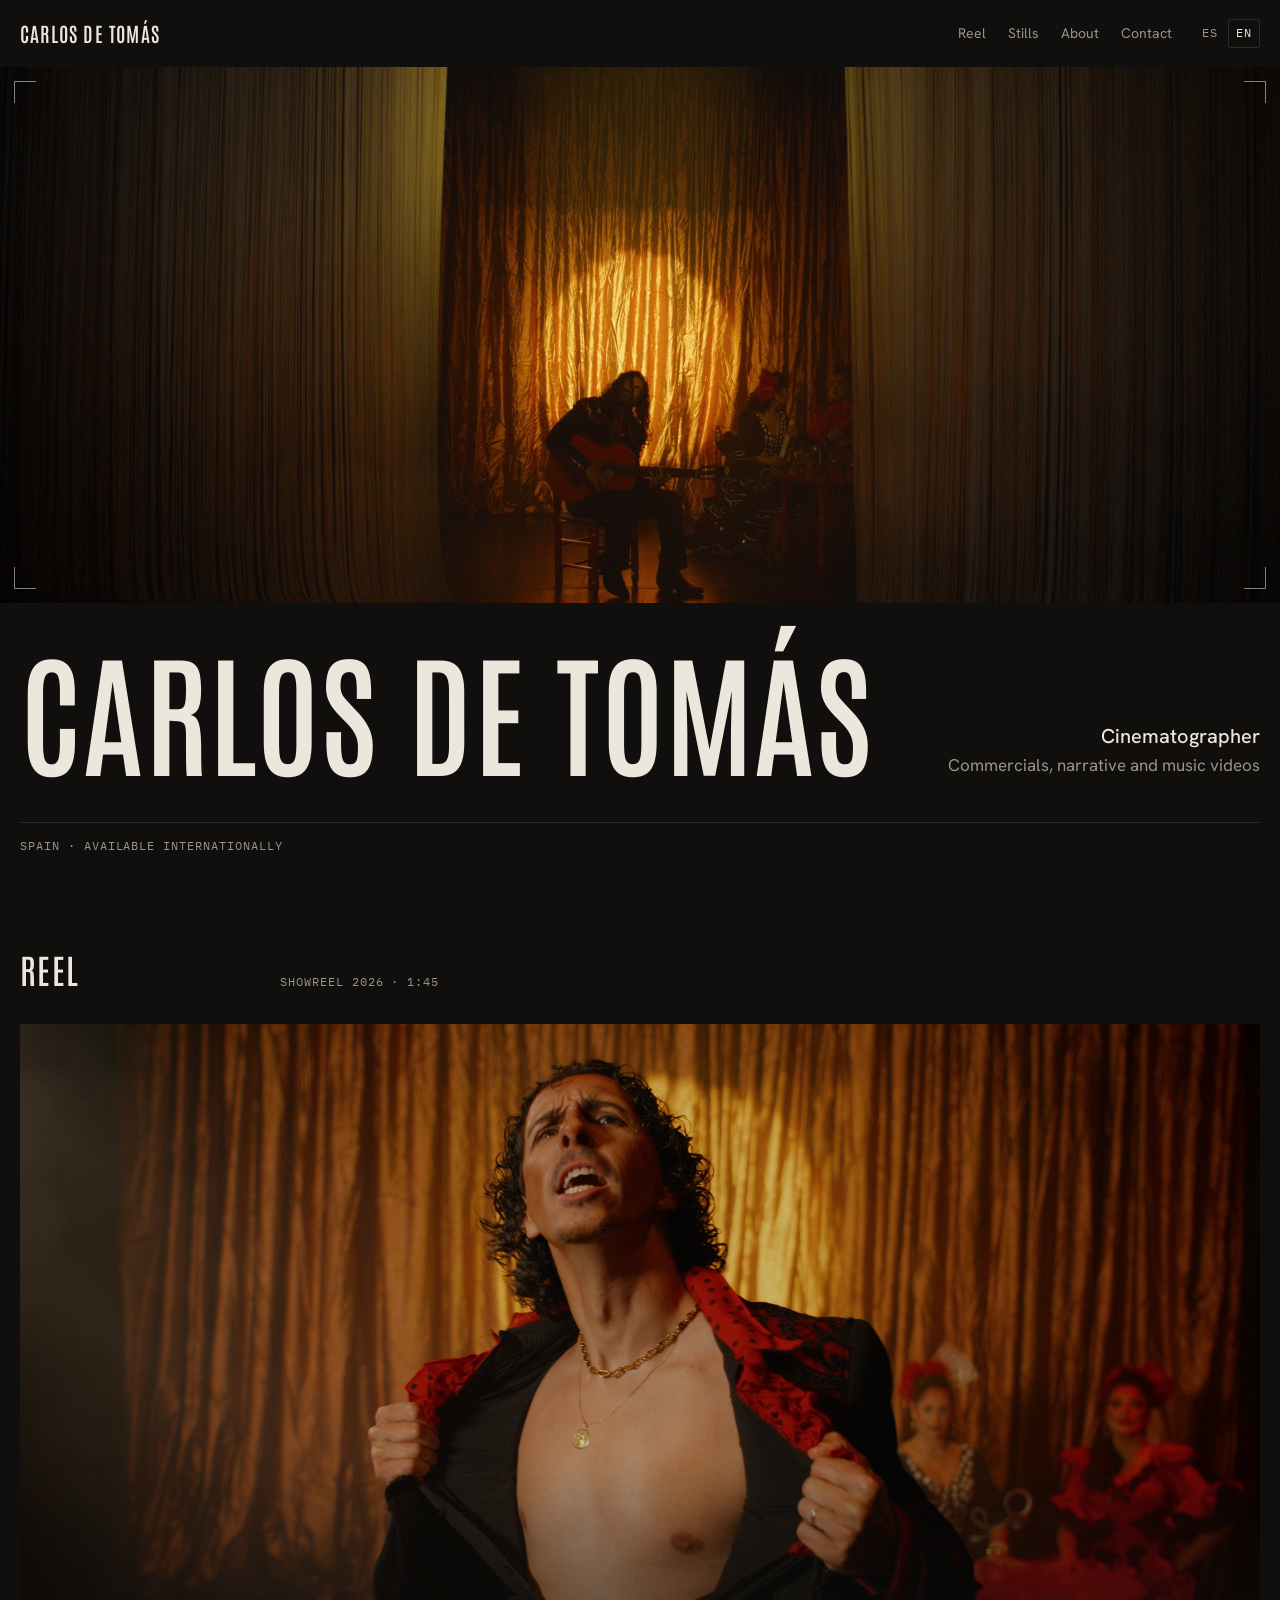
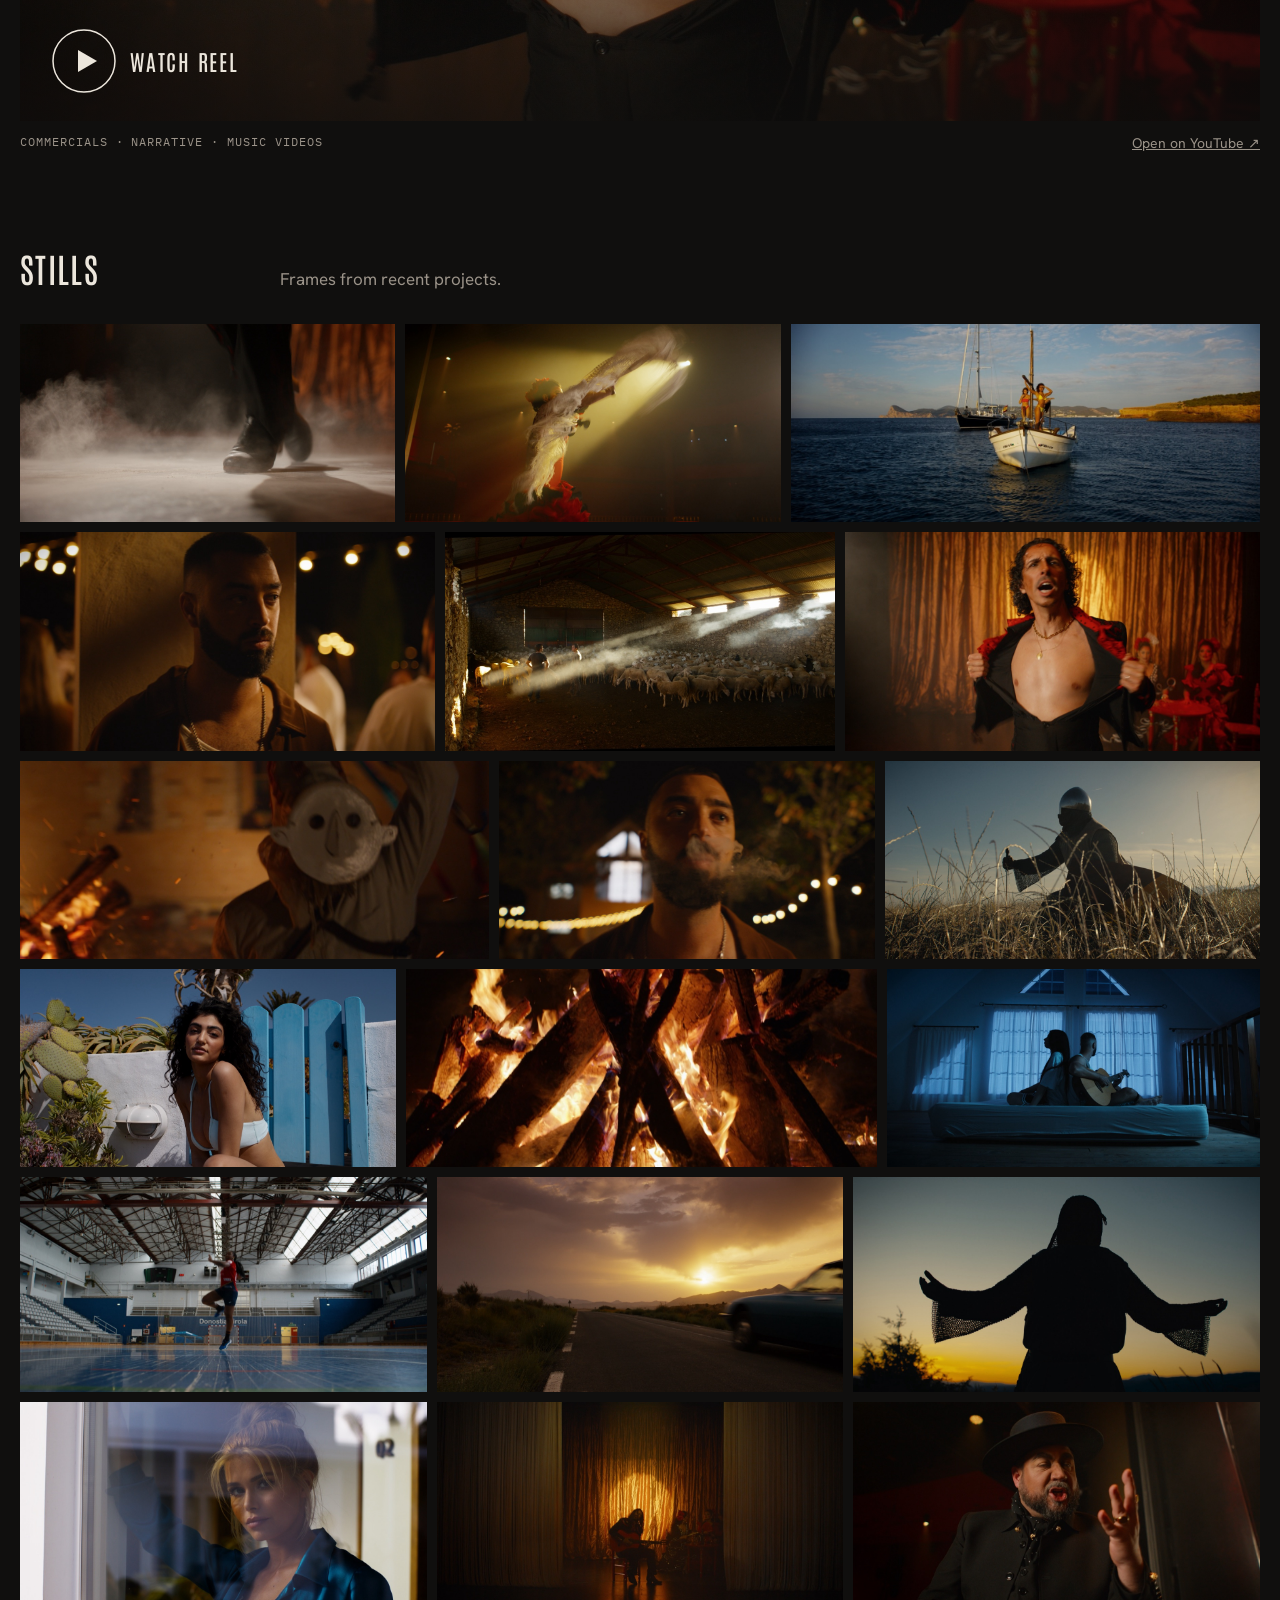
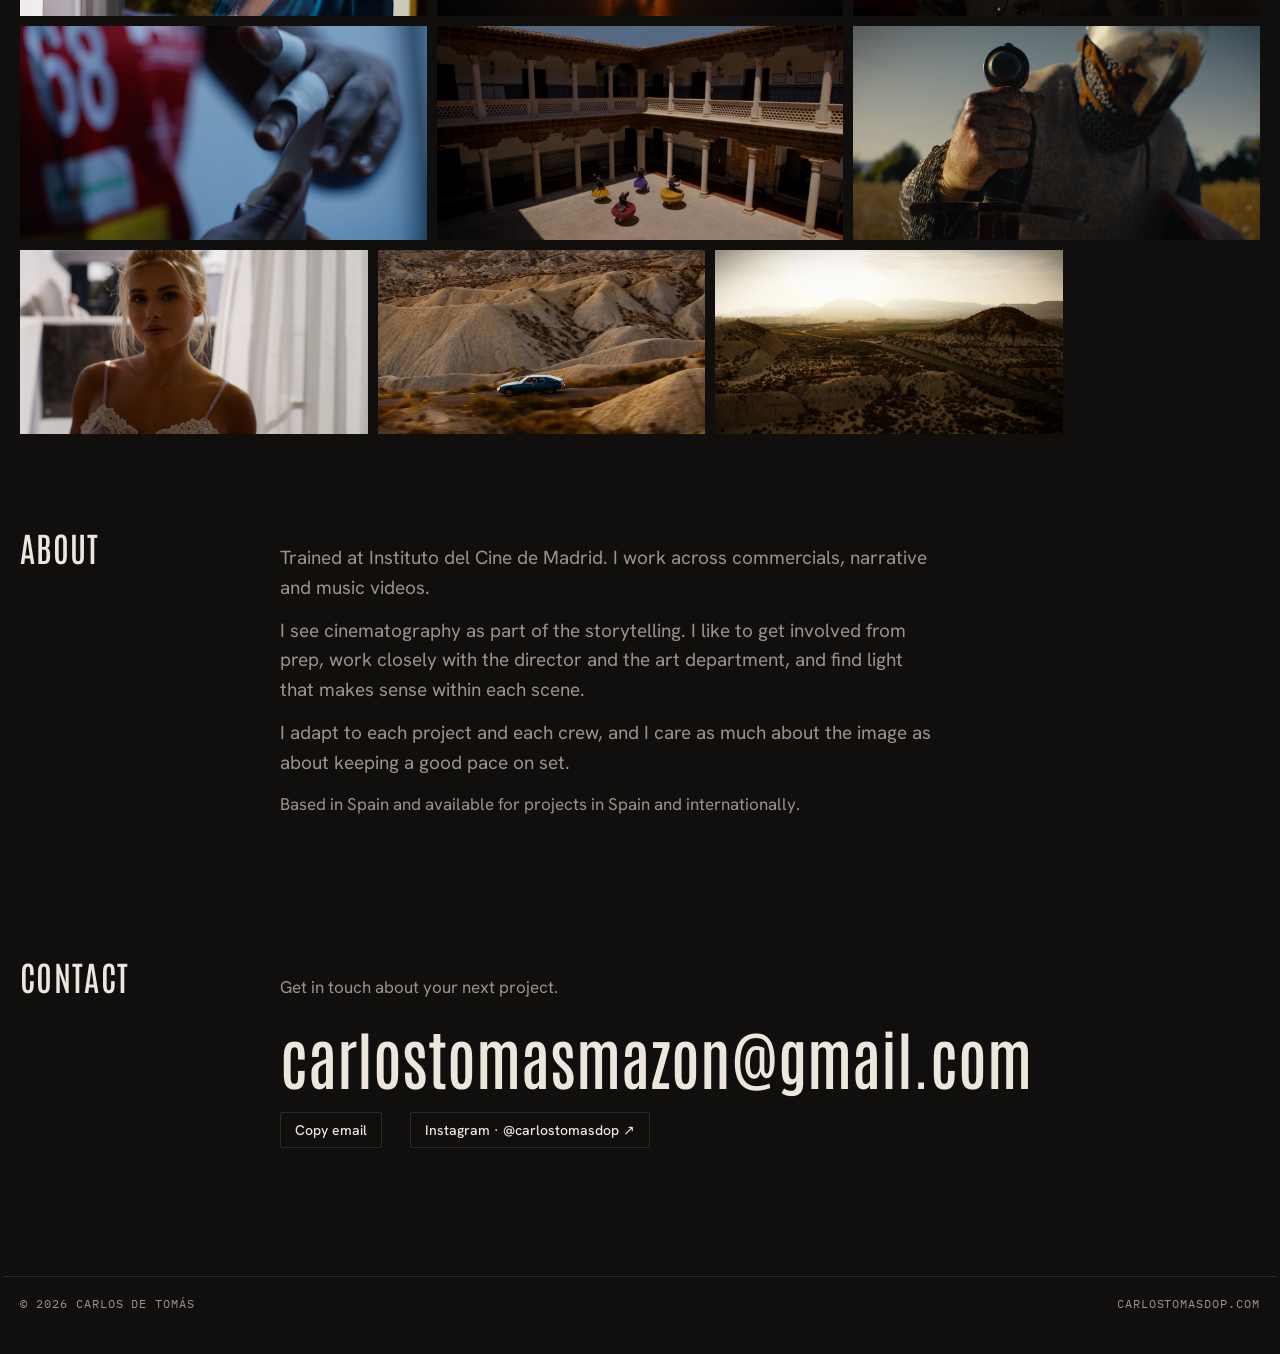
==== index.html @ f230db4e "Add files via upload" ====
<!doctype html>
<html lang="es">
<head>
<meta charset="utf-8">
<meta name="viewport" content="width=device-width, initial-scale=1, viewport-fit=cover">
<title>Carlos de Tomás · Director de fotografía / Cinematographer</title>
<meta name="description" content="Carlos de Tomás, director de fotografía. Publicidad, ficción y videoclip. Cinematographer based in Spain, available internationally.">
<link rel="canonical" href="https://carlostomasdop.com/">
<meta property="og:type" content="website">
<meta property="og:title" content="Carlos de Tomás · Director de fotografía">
<meta property="og:description" content="Publicidad, ficción y videoclip. Cinematographer based in Spain.">
<meta property="og:url" content="https://carlostomasdop.com/">
<meta property="og:image" content="https://carlostomasdop.com/assets/portada.jpg">
<meta name="twitter:card" content="summary_large_image">
<link rel="icon" href="data:image/svg+xml,%3Csvg xmlns='http://www.w3.org/2000/svg' viewBox='0 0 32 32'%3E%3Crect width='32' height='32' fill='%23100f0e'/%3E%3Cpath d='M5 11V5h6M21 5h6v6M27 21v6h-6M11 27H5v-6' fill='none' stroke='%23d9a35b' stroke-width='2'/%3E%3C/svg%3E">
<style>*,*::before,*::after{box-sizing:border-box}body{margin:0}[hidden]{display:none!important}</style>
<link rel="preconnect" href="https://fonts.googleapis.com">
<link rel="preconnect" href="https://fonts.gstatic.com" crossorigin>
<link rel="stylesheet" href="https://fonts.googleapis.com/css2?family=Antonio:wght@500;600&family=Hanken+Grotesk:wght@400;500;600&family=IBM+Plex+Mono:wght@400;500&display=swap">
<style>
/* Layout: a 2.39:1 projection window opens the page; below it, plain sections on a dark screening-room ground, with stills shown at their native aspect ratios. */
:root {
  --bg: #100f0e;
  --surface: #191715;
  --fg: #ece6dc;
  --muted: #9b9389;
  --line: #2c2926;
  --tungsten: #d9a35b;
  --display: "Antonio", "Arial Narrow", "Helvetica Neue", sans-serif;
  --body: "Hanken Grotesk", "Helvetica Neue", Arial, sans-serif;
  --mono: "IBM Plex Mono", ui-monospace, "SF Mono", Menlo, monospace;
  --gutter-l: max(16px, env(safe-area-inset-left, 0px));
  --gutter-r: max(16px, env(safe-area-inset-right, 0px));
  --max: 1240px;
  color-scheme: dark;
}
html { scroll-behavior: smooth; }
body {
  background: var(--bg);
  color: var(--fg);
  font-family: var(--body);
  font-size: 17px;
  line-height: 1.55;
  -webkit-font-smoothing: antialiased;
}
a { color: inherit; }
img, video { max-width: 100%; display: block; }
:focus-visible { outline: 2px solid var(--tungsten); outline-offset: 3px; }

.wrap {
  max-width: var(--max);
  margin-inline: auto;
  padding-left: var(--gutter-l);
  padding-right: var(--gutter-r);
  box-sizing: content-box;
}
.label {
  font-family: var(--mono);
  font-size: 12px;
  letter-spacing: 0.08em;
  text-transform: uppercase;
  color: var(--muted);
}

/* Header */
.top {
  display: flex;
  align-items: center;
  justify-content: space-between;
  gap: 16px;
  padding-block: 18px;
  flex-wrap: wrap;
}
.mark {
  font-family: var(--display);
  font-weight: 600;
  font-size: 20px;
  letter-spacing: 0.06em;
  text-transform: uppercase;
  text-decoration: none;
}
.nav { display: flex; align-items: center; gap: 22px; flex-wrap: wrap; }
.nav a {
  font-size: 14px;
  text-decoration: none;
  color: var(--muted);
}
.nav a:hover { color: var(--fg); }
.lang { display: flex; gap: 2px; font-family: var(--mono); font-size: 12px; }
.lang button {
  background: none;
  border: 1px solid transparent;
  color: var(--muted);
  font: inherit;
  letter-spacing: 0.08em;
  padding: 4px 7px;
  cursor: pointer;
  border-radius: 2px;
}
.lang button[aria-pressed="true"] { color: var(--fg); border-color: var(--line); }

/* Hero: projection window */
.screen {
  position: relative;
  width: 100%;
  aspect-ratio: 2.39 / 1;
  max-height: 78vh;
  background: #000;
  overflow: hidden;
}
.screen video { width: 100%; height: 100%; object-fit: cover; }
.framelines { position: absolute; inset: 14px; pointer-events: none; }
.framelines i {
  position: absolute; width: 22px; height: 22px;
  border-color: rgba(236, 230, 220, 0.55); border-style: solid; border-width: 0;
}
.framelines i:nth-child(1) { top: 0; left: 0; border-top-width: 1px; border-left-width: 1px; }
.framelines i:nth-child(2) { top: 0; right: 0; border-top-width: 1px; border-right-width: 1px; }
.framelines i:nth-child(3) { bottom: 0; left: 0; border-bottom-width: 1px; border-left-width: 1px; }
.framelines i:nth-child(4) { bottom: 0; right: 0; border-bottom-width: 1px; border-right-width: 1px; }
.screen .ratio {
  position: absolute; top: 18px; left: 46px;
  font-family: var(--mono); font-size: 11px; letter-spacing: 0.1em;
  color: rgba(236, 230, 220, 0.7);
}
.hero-meta {
  display: grid;
  grid-template-columns: minmax(0, 1fr) auto;
  align-items: end;
  gap: 24px 48px;
  padding-block: 28px 8px;
}
.name {
  font-family: var(--display);
  font-weight: 600;
  text-transform: uppercase;
  font-size: clamp(54px, 10.5vw, 150px);
  line-height: 1.16;
  letter-spacing: 0.01em;
  margin: 0;
  text-wrap: balance;
}
.role { text-align: right; padding-bottom: 8px; }
.role p { margin: 0; }
.role .title { font-size: 20px; font-weight: 500; }
.role .sub { color: var(--muted); }
.spec {
  display: flex; flex-wrap: wrap; gap: 8px 28px;
  border-top: 1px solid var(--line);
  margin-top: 28px; padding-top: 14px;
}
.spec span b { color: var(--tungsten); font-weight: 500; }

/* Sections */
section.block { padding-block: 96px 0; }
.block-head {
  display: grid;
  grid-template-columns: 220px minmax(0, 1fr);
  gap: 16px 40px;
  align-items: baseline;
  margin-bottom: 32px;
}
.block-head h2 {
  font-family: var(--display);
  font-weight: 500;
  text-transform: uppercase;
  letter-spacing: 0.04em;
  font-size: 34px;
  line-height: 1;
  margin: 0;
}
.block-head p { margin: 0; color: var(--muted); max-width: 60ch; }

/* Reel */
.reel {
  position: relative;
  display: block;
  aspect-ratio: 16 / 9;
  background: #000;
  overflow: hidden;
  text-decoration: none;
}
.reel img { width: 100%; height: 100%; object-fit: cover; opacity: 0.82; transition: opacity 0.3s, transform 0.6s; }
.reel:hover img { opacity: 1; transform: scale(1.015); }
.reel::after {
  content: ""; position: absolute; inset: auto 0 0 0; height: 38%;
  background: linear-gradient(to top, rgba(16, 15, 14, 0.7), rgba(16, 15, 14, 0));
  pointer-events: none;
}
.reel.playing::after { display: none; }
.reel .play {
  position: absolute; left: clamp(16px, 3vw, 32px); bottom: clamp(14px, 2.6vw, 28px); z-index: 1;
  display: flex; align-items: center; gap: 14px;
  font-family: var(--display); font-weight: 500; text-transform: uppercase;
  letter-spacing: 0.08em; font-size: 22px;
}
.reel .play svg { width: 64px; height: 64px; }
.reel iframe { position: absolute; inset: 0; width: 100%; height: 100%; border: 0; }
.reel-foot { display: flex; justify-content: space-between; gap: 16px; flex-wrap: wrap; margin-top: 12px; }
.reel-foot a { color: var(--muted); font-size: 14px; }
.reel-foot a:hover { color: var(--fg); }

/* Stills: justified rows, each frame at its own aspect ratio */
.grid { display: flex; flex-wrap: wrap; gap: 10px; }
.grid::after { content: ""; flex-grow: 1000; }
.still {
  margin: 0;
  flex-grow: calc(var(--r) * 100);
  flex-basis: calc(var(--r) * 165px);
  min-width: 0;
  position: relative;
}
.still button {
  display: block; width: 100%; padding: 0; border: 0; background: var(--surface); cursor: zoom-in;
}
.still img { width: 100%; height: auto; aspect-ratio: var(--r); object-fit: cover; }
.still figcaption {
  position: absolute; left: 8px; bottom: 8px;
  font-family: var(--mono); font-size: 11px; letter-spacing: 0.08em;
  color: var(--fg); background: rgba(16, 15, 14, 0.62);
  padding: 2px 6px; border-radius: 2px; pointer-events: none;
}

/* About + contact */
.about-text { max-width: 62ch; font-size: 19px; }
.about-text p { margin: 0 0 14px; }
.about-text .muted { color: var(--muted); font-size: 17px; }
.contact {
  display: grid; gap: 22px;
}
.email {
  font-family: var(--display); font-weight: 500;
  font-size: clamp(28px, 5.4vw, 64px); line-height: 1.05;
  text-decoration: none; overflow-wrap: anywhere;
}
.email:hover { color: var(--tungsten); }
.contact-row { display: flex; flex-wrap: wrap; gap: 12px 28px; align-items: center; }
.btn {
  font: 500 14px var(--body); color: var(--fg);
  background: none; border: 1px solid var(--line); border-radius: 2px;
  padding: 8px 14px; cursor: pointer; text-decoration: none;
}
.btn:hover { border-color: var(--muted); }
footer { padding-block: 96px 40px; }
footer .wrap { display: flex; justify-content: space-between; gap: 16px; flex-wrap: wrap; border-top: 1px solid var(--line); padding-top: 18px; }

/* Lightbox */
.lightbox {
  position: fixed; inset: 0; z-index: 50;
  background: var(--bg);
  display: grid; grid-template-rows: auto minmax(0, 1fr) auto;
  padding: calc(12px + env(safe-area-inset-top, 0px)) max(16px, env(safe-area-inset-right, 0px)) calc(12px + env(safe-area-inset-bottom, 0px)) max(16px, env(safe-area-inset-left, 0px));
}
.lb-bar { display: flex; justify-content: space-between; align-items: center; gap: 12px; }
.lb-stage { display: flex; align-items: center; justify-content: center; min-height: 0; }
.lb-stage img { max-height: 100%; max-width: 100%; object-fit: contain; }
.lb-nav { display: flex; justify-content: center; gap: 12px; }
.lb-btn {
  background: none; border: 1px solid var(--line); color: var(--fg);
  font: 500 14px var(--body); padding: 8px 14px; border-radius: 2px; cursor: pointer;
}

@media (max-width: 760px) {
  body { font-size: 16px; }
  .nav { gap: 14px; }
  .nav a { font-size: 13px; }
  .hero-meta { grid-template-columns: minmax(0, 1fr); }
  .role { text-align: left; padding-bottom: 0; }
  .block-head { grid-template-columns: minmax(0, 1fr); }
  section.block { padding-block: 64px 0; }
  .screen .ratio { left: 40px; top: 16px; }
  .framelines { inset: 10px; }
  .reel .play svg { width: 48px; height: 48px; }
  .reel .play { font-size: 18px; }
}
@media (prefers-reduced-motion: reduce) {
  html { scroll-behavior: auto; }
  .reel img { transition: none; }
}
</style>
</head>
<body>
<header class="wrap top">
  <a class="mark" href="#inicio">Carlos de Tomás</a>
  <nav class="nav" aria-label="Secciones">
    <a href="#reel" data-es="Reel" data-en="Reel">Reel</a>
    <a href="#fotogramas" data-es="Fotogramas" data-en="Stills">Fotogramas</a>
    <a href="#sobre-mi" data-es="Sobre mí" data-en="About">Sobre mí</a>
    <a href="#contacto" data-es="Contacto" data-en="Contact">Contacto</a>
    <div class="lang" role="group" aria-label="Idioma / Language">
      <button type="button" id="lang-es" data-lang="es" aria-pressed="true">ES</button>
      <button type="button" id="lang-en" data-lang="en" aria-pressed="false">EN</button>
    </div>
  </nav>
</header>

<main id="inicio">
  <section class="hero" aria-label="Carlos de Tomás">
    <div class="screen">
      <video id="loop" src="assets/portada.mp4" poster="assets/portada.jpg" autoplay muted loop playsinline preload="auto" aria-hidden="true"></video>
      <div class="framelines" aria-hidden="true"><i></i><i></i><i></i><i></i></div>
    </div>
    <div class="wrap">
      <div class="hero-meta">
        <h1 class="name">Carlos de Tomás</h1>
        <div class="role">
          <p class="title" data-es="Director de fotografía" data-en="Cinematographer">Director de fotografía</p>
          <p class="sub" data-es="Publicidad, ficción y videoclip" data-en="Commercials, narrative and music videos">Publicidad, ficción y videoclip</p>
        </div>
      </div>
      <div class="spec label">
        <span data-es="España · disponible internacionalmente" data-en="Spain · available internationally">España · disponible internacionalmente</span>
      </div>
    </div>
  </section>

  <section class="block" id="reel">
    <div class="wrap">
      <div class="block-head">
        <h2>Reel</h2>
        <p class="label">Showreel 2026 · 1:45</p>
      </div>
      <a class="reel" id="reel-player" href="https://www.youtube.com/watch?v=Uw_nsOB_RGY" target="_blank" rel="noopener">
        <img src="assets/f2109-1200.jpg" srcset="assets/f2109-1200.jpg 1200w, assets/f2109.jpg 2400w" sizes="(max-width: 1272px) 100vw, 1240px" alt="" width="2400" height="1265">
        <span class="play">
          <svg viewBox="0 0 64 64" aria-hidden="true"><circle cx="32" cy="32" r="31" fill="none" stroke="currentColor" stroke-width="1.5"/><path d="M26 21 L45 32 L26 43 Z" fill="currentColor"/></svg>
          <span data-es="Ver reel" data-en="Watch reel">Ver reel</span>
        </span>
      </a>
      <div class="reel-foot">
        <span class="label" data-es="Publicidad · Ficción · Videoclip" data-en="Commercials · Narrative · Music videos">Publicidad · Ficción · Videoclip</span>
        <a href="https://www.youtube.com/watch?v=Uw_nsOB_RGY" target="_blank" rel="noopener" data-es="Abrir en YouTube ↗" data-en="Open on YouTube ↗">Abrir en YouTube ↗</a>
      </div>
    </div>
  </section>

  <section class="block" id="fotogramas">
    <div class="wrap">
      <div class="block-head">
        <h2 data-es="Fotogramas" data-en="Stills">Fotogramas</h2>
        <p data-es="Fotogramas de proyectos recientes." data-en="Frames from recent projects.">Fotogramas de proyectos recientes.</p>
      </div>
      <div class="grid" id="grid">
        <figure class="still" style="--r:1.897" data-full="assets/f2148.jpg">
          <button type="button"><img src="assets/f2148-1200.jpg" srcset="assets/f2148-1200.jpg 1200w, assets/f2148.jpg 2400w" sizes="(max-width: 760px) 100vw, 50vw" width="2400" height="1265" loading="lazy" decoding="async" alt="Pies de bailaora levantando polvo" data-alt-es="Pies de bailaora levantando polvo" data-alt-en="Flamenco dancer&#x27;s feet kicking up dust"></button>
        </figure>
        <figure class="still" style="--r:1.897" data-full="assets/f2184.jpg">
          <button type="button"><img src="assets/f2184-1200.jpg" srcset="assets/f2184-1200.jpg 1200w, assets/f2184.jpg 2400w" sizes="(max-width: 760px) 100vw, 50vw" width="2400" height="1265" loading="lazy" decoding="async" alt="Bailaora a contraluz con el mantón al vuelo" data-alt-es="Bailaora a contraluz con el mantón al vuelo" data-alt-en="Flamenco dancer backlit, shawl in mid-air"></button>
        </figure>
        <figure class="still" style="--r:2.372" data-full="assets/f1170.jpg">
          <button type="button"><img src="assets/f1170-1200.jpg" srcset="assets/f1170-1200.jpg 1200w, assets/f1170.jpg 2400w" sizes="(max-width: 760px) 100vw, 50vw" width="2400" height="1012" loading="lazy" decoding="async" alt="Velero en la bahía con luz de tarde" data-alt-es="Velero en la bahía con luz de tarde" data-alt-en="Sailboat in the bay in late afternoon light"></button>
        </figure>
        <figure class="still" style="--r:1.897" data-full="assets/f0345.jpg">
          <button type="button"><img src="assets/f0345-1200.jpg" srcset="assets/f0345-1200.jpg 1200w, assets/f0345.jpg 2400w" sizes="(max-width: 760px) 100vw, 50vw" width="2400" height="1265" loading="lazy" decoding="async" alt="Retrato nocturno con luces de fiesta al fondo" data-alt-es="Retrato nocturno con luces de fiesta al fondo" data-alt-en="Night portrait with party lights in the background"></button>
        </figure>
        <figure class="still" style="--r:1.778" data-full="assets/f0627.jpg">
          <button type="button"><img src="assets/f0627-1200.jpg" srcset="assets/f0627-1200.jpg 1200w, assets/f0627.jpg 2400w" sizes="(max-width: 760px) 100vw, 50vw" width="2400" height="1350" loading="lazy" decoding="async" alt="Rayos de luz en un establo con ovejas" data-alt-es="Rayos de luz en un establo con ovejas" data-alt-en="Shafts of light in a sheep barn"></button>
        </figure>
        <figure class="still" style="--r:1.897" data-full="assets/f2100.jpg">
          <button type="button"><img src="assets/f2100-1200.jpg" srcset="assets/f2100-1200.jpg 1200w, assets/f2100.jpg 2400w" sizes="(max-width: 760px) 100vw, 50vw" width="2400" height="1265" loading="lazy" decoding="async" alt="Cantante abriéndose la camisa en un cabaret" data-alt-es="Cantante abriéndose la camisa en un cabaret" data-alt-en="Cabaret singer tearing open his shirt"></button>
        </figure>
        <figure class="still" style="--r:2.372" data-full="assets/f1712.jpg">
          <button type="button"><img src="assets/f1712-1200.jpg" srcset="assets/f1712-1200.jpg 1200w, assets/f1712.jpg 2400w" sizes="(max-width: 760px) 100vw, 50vw" width="2400" height="1012" loading="lazy" decoding="async" alt="Figura con máscara junto a una hoguera" data-alt-es="Figura con máscara junto a una hoguera" data-alt-en="Masked figure beside a bonfire"></button>
        </figure>
        <figure class="still" style="--r:1.897" data-full="assets/f0424.jpg">
          <button type="button"><img src="assets/f0424-1200.jpg" srcset="assets/f0424-1200.jpg 1200w, assets/f0424.jpg 2400w" sizes="(max-width: 760px) 100vw, 50vw" width="2400" height="1265" loading="lazy" decoding="async" alt="Hombre exhalando humo bajo luces de feria" data-alt-es="Hombre exhalando humo bajo luces de feria" data-alt-en="Man exhaling smoke under string lights"></button>
        </figure>
        <figure class="still" style="--r:1.897" data-full="assets/f1850.jpg">
          <button type="button"><img src="assets/f1850-1200.jpg" srcset="assets/f1850-1200.jpg 1200w, assets/f1850.jpg 2400w" sizes="(max-width: 760px) 100vw, 50vw" width="2400" height="1265" loading="lazy" decoding="async" alt="Caballero en un campo de hierba alta" data-alt-es="Caballero en un campo de hierba alta" data-alt-en="Knight in a field of tall grass"></button>
        </figure>
        <figure class="still" style="--r:1.897" data-full="assets/f1325.jpg">
          <button type="button"><img src="assets/f1325-1200.jpg" srcset="assets/f1325-1200.jpg 1200w, assets/f1325.jpg 2400w" sizes="(max-width: 760px) 100vw, 50vw" width="2400" height="1265" loading="lazy" decoding="async" alt="Mujer junto a una verja azul entre cactus" data-alt-es="Mujer junto a una verja azul entre cactus" data-alt-en="Woman by a blue gate among cacti"></button>
        </figure>
        <figure class="still" style="--r:2.372" data-full="assets/f1655.jpg">
          <button type="button"><img src="assets/f1655-1200.jpg" srcset="assets/f1655-1200.jpg 1200w, assets/f1655.jpg 2400w" sizes="(max-width: 760px) 100vw, 50vw" width="2400" height="1012" loading="lazy" decoding="async" alt="Primer plano de una hoguera" data-alt-es="Primer plano de una hoguera" data-alt-en="Close-up of a bonfire"></button>
        </figure>
        <figure class="still" style="--r:1.879" data-full="assets/f0400.jpg">
          <button type="button"><img src="assets/f0400-1200.jpg" srcset="assets/f0400-1200.jpg 1200w, assets/f0400.jpg 2400w" sizes="(max-width: 760px) 100vw, 50vw" width="2400" height="1277" loading="lazy" decoding="async" alt="Pareja en una buhardilla con luz de luna" data-alt-es="Pareja en una buhardilla con luz de luna" data-alt-en="Couple in an attic room in moonlight"></button>
        </figure>
        <figure class="still" style="--r:1.897" data-full="assets/f1995.jpg">
          <button type="button"><img src="assets/f1995-1200.jpg" srcset="assets/f1995-1200.jpg 1200w, assets/f1995.jpg 2400w" sizes="(max-width: 760px) 100vw, 50vw" width="2400" height="1265" loading="lazy" decoding="async" alt="Jugadora saltando en un pabellón" data-alt-es="Jugadora saltando en un pabellón" data-alt-en="Player jumping in a sports hall"></button>
        </figure>
        <figure class="still" style="--r:1.897" data-full="assets/f0962.jpg">
          <button type="button"><img src="assets/f0962-1200.jpg" srcset="assets/f0962-1200.jpg 1200w, assets/f0962.jpg 2400w" sizes="(max-width: 760px) 100vw, 50vw" width="2400" height="1265" loading="lazy" decoding="async" alt="Coche en una carretera al atardecer" data-alt-es="Coche en una carretera al atardecer" data-alt-en="Car on a road at sunset"></button>
        </figure>
        <figure class="still" style="--r:1.897" data-full="assets/f1940.jpg">
          <button type="button"><img src="assets/f1940-1200.jpg" srcset="assets/f1940-1200.jpg 1200w, assets/f1940.jpg 2400w" sizes="(max-width: 760px) 100vw, 50vw" width="2400" height="1265" loading="lazy" decoding="async" alt="Silueta con los brazos abiertos al atardecer" data-alt-es="Silueta con los brazos abiertos al atardecer" data-alt-en="Silhouette with open arms at sunset"></button>
        </figure>
        <figure class="still" style="--r:1.897" data-full="assets/f1440.jpg">
          <button type="button"><img src="assets/f1440-1200.jpg" srcset="assets/f1440-1200.jpg 1200w, assets/f1440.jpg 2400w" sizes="(max-width: 760px) 100vw, 50vw" width="2400" height="1265" loading="lazy" decoding="async" alt="Mujer tras un cristal con reflejos" data-alt-es="Mujer tras un cristal con reflejos" data-alt-en="Woman behind glass with reflections"></button>
        </figure>
        <figure class="still" style="--r:1.897" data-full="assets/f0600.jpg">
          <button type="button"><img src="assets/f0600-1200.jpg" srcset="assets/f0600-1200.jpg 1200w, assets/f0600.jpg 2400w" sizes="(max-width: 760px) 100vw, 50vw" width="2400" height="1265" loading="lazy" decoding="async" alt="Músico a contraluz en un escenario entre cortinas" data-alt-es="Músico a contraluz en un escenario entre cortinas" data-alt-en="Musician backlit on stage between curtains"></button>
        </figure>
        <figure class="still" style="--r:1.897" data-full="assets/f2035.jpg">
          <button type="button"><img src="assets/f2035-1200.jpg" srcset="assets/f2035-1200.jpg 1200w, assets/f2035.jpg 2400w" sizes="(max-width: 760px) 100vw, 50vw" width="2400" height="1265" loading="lazy" decoding="async" alt="Cantante con sombrero en pleno gesto" data-alt-es="Cantante con sombrero en pleno gesto" data-alt-en="Singer in a hat mid-gesture"></button>
        </figure>
        <figure class="still" style="--r:1.897" data-full="assets/f1605.jpg">
          <button type="button"><img src="assets/f1605-1200.jpg" srcset="assets/f1605-1200.jpg 1200w, assets/f1605.jpg 2400w" sizes="(max-width: 760px) 100vw, 50vw" width="2400" height="1265" loading="lazy" decoding="async" alt="Manos vendándose los dedos" data-alt-es="Manos vendándose los dedos" data-alt-en="Hands taping fingers"></button>
        </figure>
        <figure class="still" style="--r:1.897" data-full="assets/f2225.jpg">
          <button type="button"><img src="assets/f2225-1200.jpg" srcset="assets/f2225-1200.jpg 1200w, assets/f2225.jpg 2400w" sizes="(max-width: 760px) 100vw, 50vw" width="2400" height="1265" loading="lazy" decoding="async" alt="Patio con bailaoras visto desde arriba" data-alt-es="Patio con bailaoras visto desde arriba" data-alt-en="Courtyard with dancers seen from above"></button>
        </figure>
        <figure class="still" style="--r:1.897" data-full="assets/f1795.jpg">
          <button type="button"><img src="assets/f1795-1200.jpg" srcset="assets/f1795-1200.jpg 1200w, assets/f1795.jpg 2400w" sizes="(max-width: 760px) 100vw, 50vw" width="2400" height="1265" loading="lazy" decoding="async" alt="Caballero empuñando una espada" data-alt-es="Caballero empuñando una espada" data-alt-en="Knight holding a sword"></button>
        </figure>
        <figure class="still" style="--r:1.897" data-full="assets/f1418.jpg">
          <button type="button"><img src="assets/f1418-1200.jpg" srcset="assets/f1418-1200.jpg 1200w, assets/f1418.jpg 2400w" sizes="(max-width: 760px) 100vw, 50vw" width="2400" height="1265" loading="lazy" decoding="async" alt="Retrato junto a una ventana" data-alt-es="Retrato junto a una ventana" data-alt-en="Portrait by a window"></button>
        </figure>
        <figure class="still" style="--r:1.778" data-full="assets/f2270.jpg">
          <button type="button"><img src="assets/f2270-1200.jpg" srcset="assets/f2270-1200.jpg 1200w, assets/f2270.jpg 2400w" sizes="(max-width: 760px) 100vw, 50vw" width="2400" height="1350" loading="lazy" decoding="async" alt="Coche entre cárcavas, plano aéreo" data-alt-es="Coche entre cárcavas, plano aéreo" data-alt-en="Car among badlands, aerial shot"></button>
        </figure>
        <figure class="still" style="--r:1.897" data-full="assets/f0140.jpg">
          <button type="button"><img src="assets/f0140-1200.jpg" srcset="assets/f0140-1200.jpg 1200w, assets/f0140.jpg 2400w" sizes="(max-width: 760px) 100vw, 50vw" width="2400" height="1265" loading="lazy" decoding="async" alt="Desierto al atardecer desde un dron" data-alt-es="Desierto al atardecer desde un dron" data-alt-en="Desert at sunset, aerial shot"></button>
        </figure>
      </div>
    </div>
  </section>

  <section class="block" id="sobre-mi">
    <div class="wrap">
      <div class="block-head">
        <h2 data-es="Sobre mí" data-en="About">Sobre mí</h2>
        <div class="about-text">
          <p data-es="Formado en el Instituto del Cine de Madrid. Trabajo en publicidad, ficción y videoclip." data-en="Trained at Instituto del Cine de Madrid. I work across commercials, narrative and music videos.">Formado en el Instituto del Cine de Madrid. Trabajo en publicidad, ficción y videoclip.</p>
          <p data-es="Entiendo la fotografía como una parte más de la historia. Me gusta implicarme desde la preparación, trabajar de cerca con dirección y con el equipo de arte, y buscar una luz que tenga sentido dentro de cada escena." data-en="I see cinematography as part of the storytelling. I like to get involved from prep, work closely with the director and the art department, and find light that makes sense within each scene.">Entiendo la fotografía como una parte más de la historia. Me gusta implicarme desde la preparación, trabajar de cerca con dirección y con el equipo de arte, y buscar una luz que tenga sentido dentro de cada escena.</p>
          <p data-es="Me adapto a cada proyecto y a cada equipo, y cuido tanto la imagen como el ritmo de trabajo en el set." data-en="I adapt to each project and each crew, and I care as much about the image as about keeping a good pace on set.">Me adapto a cada proyecto y a cada equipo, y cuido tanto la imagen como el ritmo de trabajo en el set.</p>
          <p class="muted" data-es="Trabajo desde España y estoy disponible para proyectos aquí y en el extranjero." data-en="Based in Spain and available for projects in Spain and internationally.">Trabajo desde España y estoy disponible para proyectos aquí y en el extranjero.</p>
        </div>
      </div>
    </div>
  </section>

  <section class="block" id="contacto">
    <div class="wrap">
      <div class="block-head">
        <h2 data-es="Contacto" data-en="Contact">Contacto</h2>
        <div class="contact">
          <p class="muted" style="margin:0;color:var(--muted)" data-es="Escríbeme para hablar de tu próximo proyecto." data-en="Get in touch about your next project.">Escríbeme para hablar de tu próximo proyecto.</p>
          <a class="email" id="email" href="mailto:carlostomasmazon@gmail.com">carlostomasmazon@gmail.com</a>
          <div class="contact-row">
            <button type="button" class="btn" id="copy" data-es="Copiar email" data-en="Copy email">Copiar email</button>
            <a class="btn" href="https://www.instagram.com/carlostomasdop/" target="_blank" rel="noopener">Instagram · @carlostomasdop ↗</a>
          </div>
        </div>
      </div>
    </div>
  </section>
</main>

<footer>
  <div class="wrap label">
    <span>© 2026 Carlos de Tomás</span>
    <span>carlostomasdop.com</span>
  </div>
</footer>

<div class="lightbox" id="lightbox" hidden role="dialog" aria-modal="true" aria-label="Fotograma">
  <div class="lb-bar">
    <span class="label" id="lb-info"></span>
    <button type="button" class="lb-btn" id="lb-close" data-es="Cerrar" data-en="Close">Cerrar</button>
  </div>
  <div class="lb-stage"><img id="lb-img" alt=""></div>
  <div class="lb-nav">
    <button type="button" class="lb-btn" id="lb-prev" data-es="← Anterior" data-en="← Previous">← Anterior</button>
    <button type="button" class="lb-btn" id="lb-next" data-es="Siguiente →" data-en="Next →">Siguiente →</button>
  </div>
</div>

<script>
(function () {
  var html = document.documentElement;
  var current = "es";

  function setLang(lang) {
    current = lang;
    html.lang = lang;
    document.querySelectorAll("[data-" + lang + "]").forEach(function (el) {
      el.innerHTML = el.getAttribute("data-" + lang);
    });
    document.querySelectorAll("img[data-alt-" + lang + "]").forEach(function (img) {
      img.alt = img.getAttribute("data-alt-" + lang);
    });
    document.querySelectorAll(".lang button").forEach(function (b) {
      b.setAttribute("aria-pressed", String(b.dataset.lang === lang));
    });
    try { localStorage.setItem("lang", lang); } catch (e) {}
  }
  var saved = null;
  try { saved = localStorage.getItem("lang"); } catch (e) {}
  var initial = saved || ((navigator.language || "es").toLowerCase().indexOf("es") === 0 ? "es" : "en");
  setLang(initial);
  document.querySelectorAll(".lang button").forEach(function (b) {
    b.addEventListener("click", function () { setLang(b.dataset.lang); });
  });

  // Hero loop: stay still for people who prefer reduced motion
  var loop = document.getElementById("loop");
  if (window.matchMedia && window.matchMedia("(prefers-reduced-motion: reduce)").matches) {
    loop.removeAttribute("autoplay");
    loop.pause();
  }

  // Reel: play inline when the page is the top window, otherwise open YouTube
  var player = document.getElementById("reel-player");
  player.addEventListener("click", function (e) {
    if (window.top !== window.self) return;
    e.preventDefault();
    var f = document.createElement("iframe");
    f.src = "https://www.youtube-nocookie.com/embed/Uw_nsOB_RGY?autoplay=1&rel=0&modestbranding=1";
    f.title = "Carlos de Tomás · Showreel";
    f.allow = "autoplay; encrypted-media; fullscreen; picture-in-picture";
    f.allowFullscreen = true;
    player.replaceChildren(f);
    player.classList.add("playing");
    player.removeAttribute("href");
  });

  // Copy email
  var copy = document.getElementById("copy");
  copy.addEventListener("click", function () {
    var email = document.getElementById("email");
    var done = function () {
      copy.textContent = current === "es" ? "Copiado" : "Copied";
      setTimeout(function () { copy.innerHTML = copy.getAttribute("data-" + current); }, 1800);
    };
    if (navigator.clipboard && navigator.clipboard.writeText) {
      navigator.clipboard.writeText(email.textContent).then(done, function () { selectText(email); });
    } else { selectText(email); }
  });
  function selectText(el) {
    var r = document.createRange(); r.selectNodeContents(el);
    var s = window.getSelection(); s.removeAllRanges(); s.addRange(r);
  }

  // Lightbox
  var items = Array.prototype.slice.call(document.querySelectorAll(".still"));
  var lb = document.getElementById("lightbox");
  var lbImg = document.getElementById("lb-img");
  var lbInfo = document.getElementById("lb-info");
  var idx = 0, lastFocus = null;
  function show(i) {
    idx = (i + items.length) % items.length;
    var it = items[idx], img = it.querySelector("img");
    lbImg.src = it.dataset.full;
    lbImg.alt = img.alt;
    var n = String(idx + 1).padStart(2, "0") + " / " + String(items.length).padStart(2, "0");
    lbInfo.textContent = n;
  }
  items.forEach(function (it, i) {
    it.querySelector("button").addEventListener("click", function () {
      lastFocus = document.activeElement;
      show(i); lb.hidden = false; document.body.style.overflow = "hidden";
      document.getElementById("lb-close").focus();
    });
  });
  function close() {
    lb.hidden = true; document.body.style.overflow = "";
    if (lastFocus) lastFocus.focus();
  }
  document.getElementById("lb-close").addEventListener("click", close);
  document.getElementById("lb-prev").addEventListener("click", function () { show(idx - 1); });
  document.getElementById("lb-next").addEventListener("click", function () { show(idx + 1); });
  lb.addEventListener("click", function (e) { if (e.target === lb || e.target.classList.contains("lb-stage")) close(); });
  document.addEventListener("keydown", function (e) {
    if (lb.hidden) return;
    if (e.key === "Escape") close();
    if (e.key === "ArrowRight") show(idx + 1);
    if (e.key === "ArrowLeft") show(idx - 1);
  });
})();
</script>

</body>
</html>
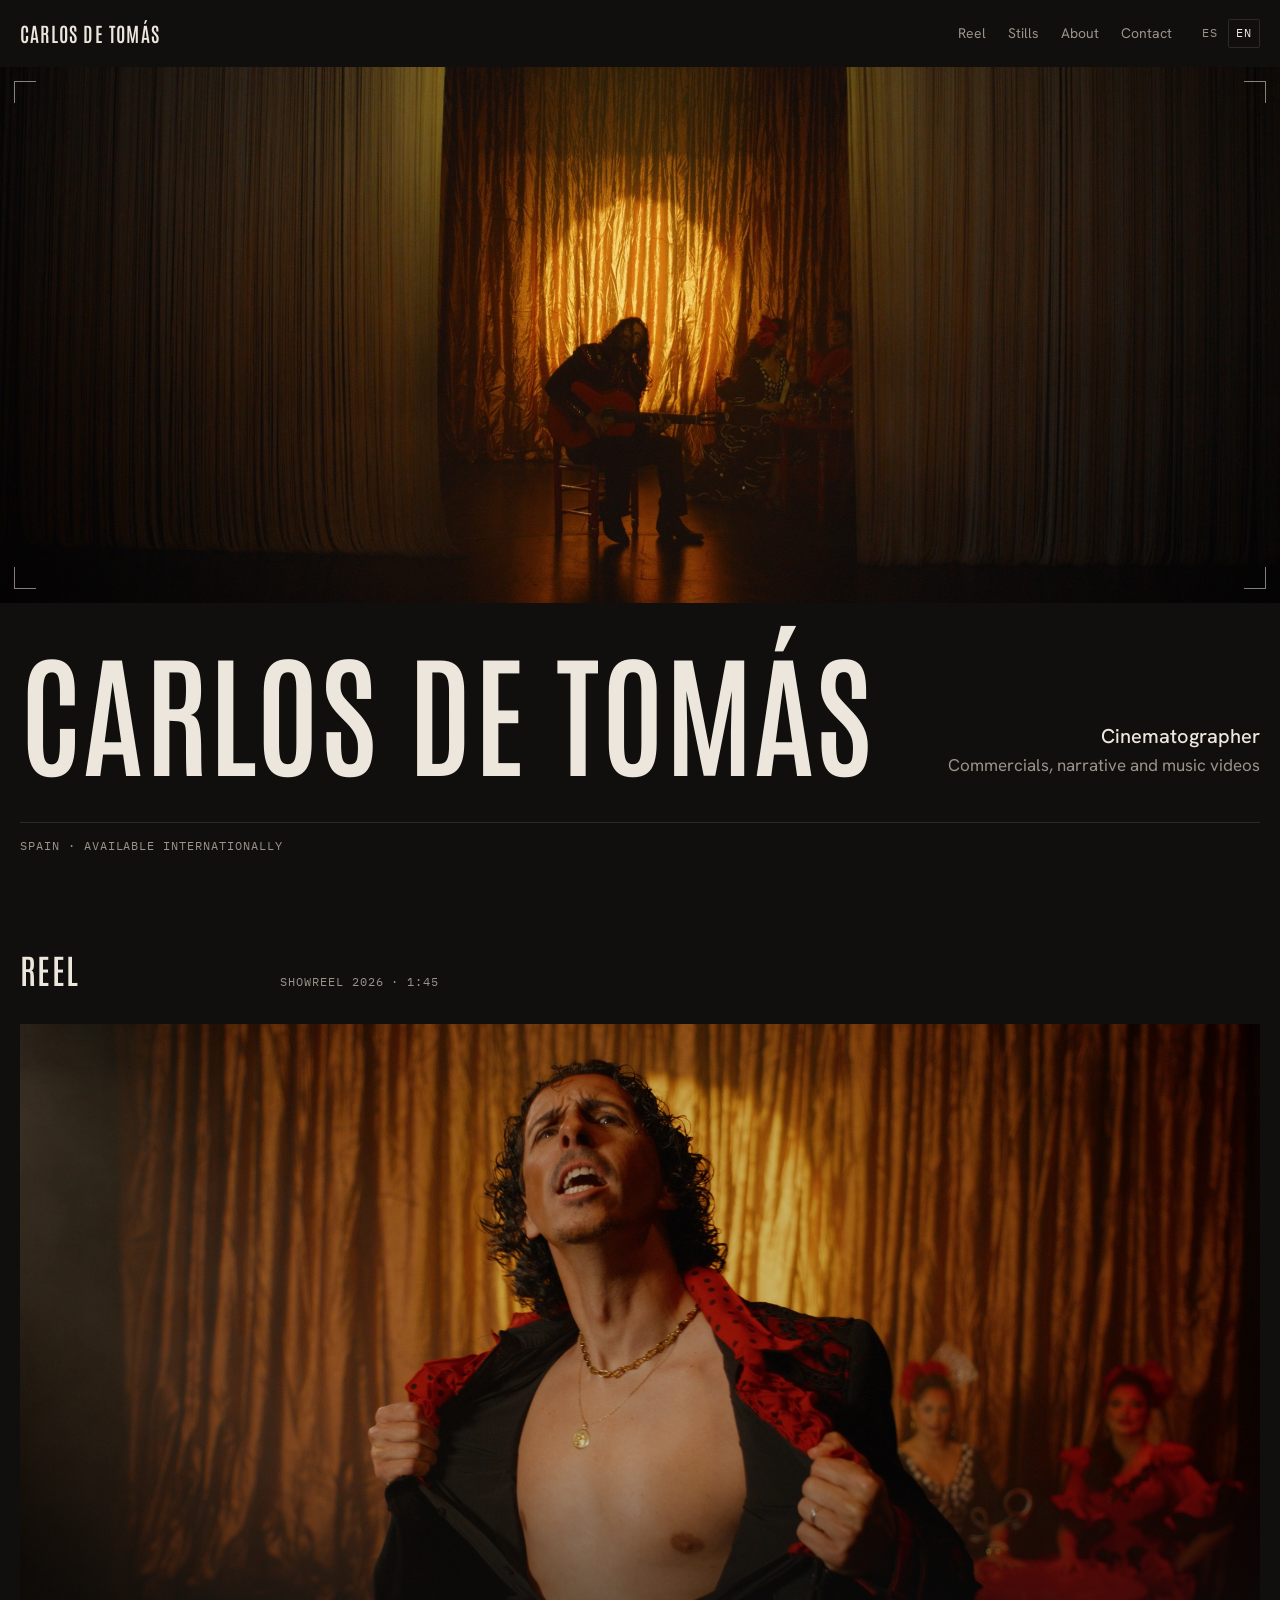
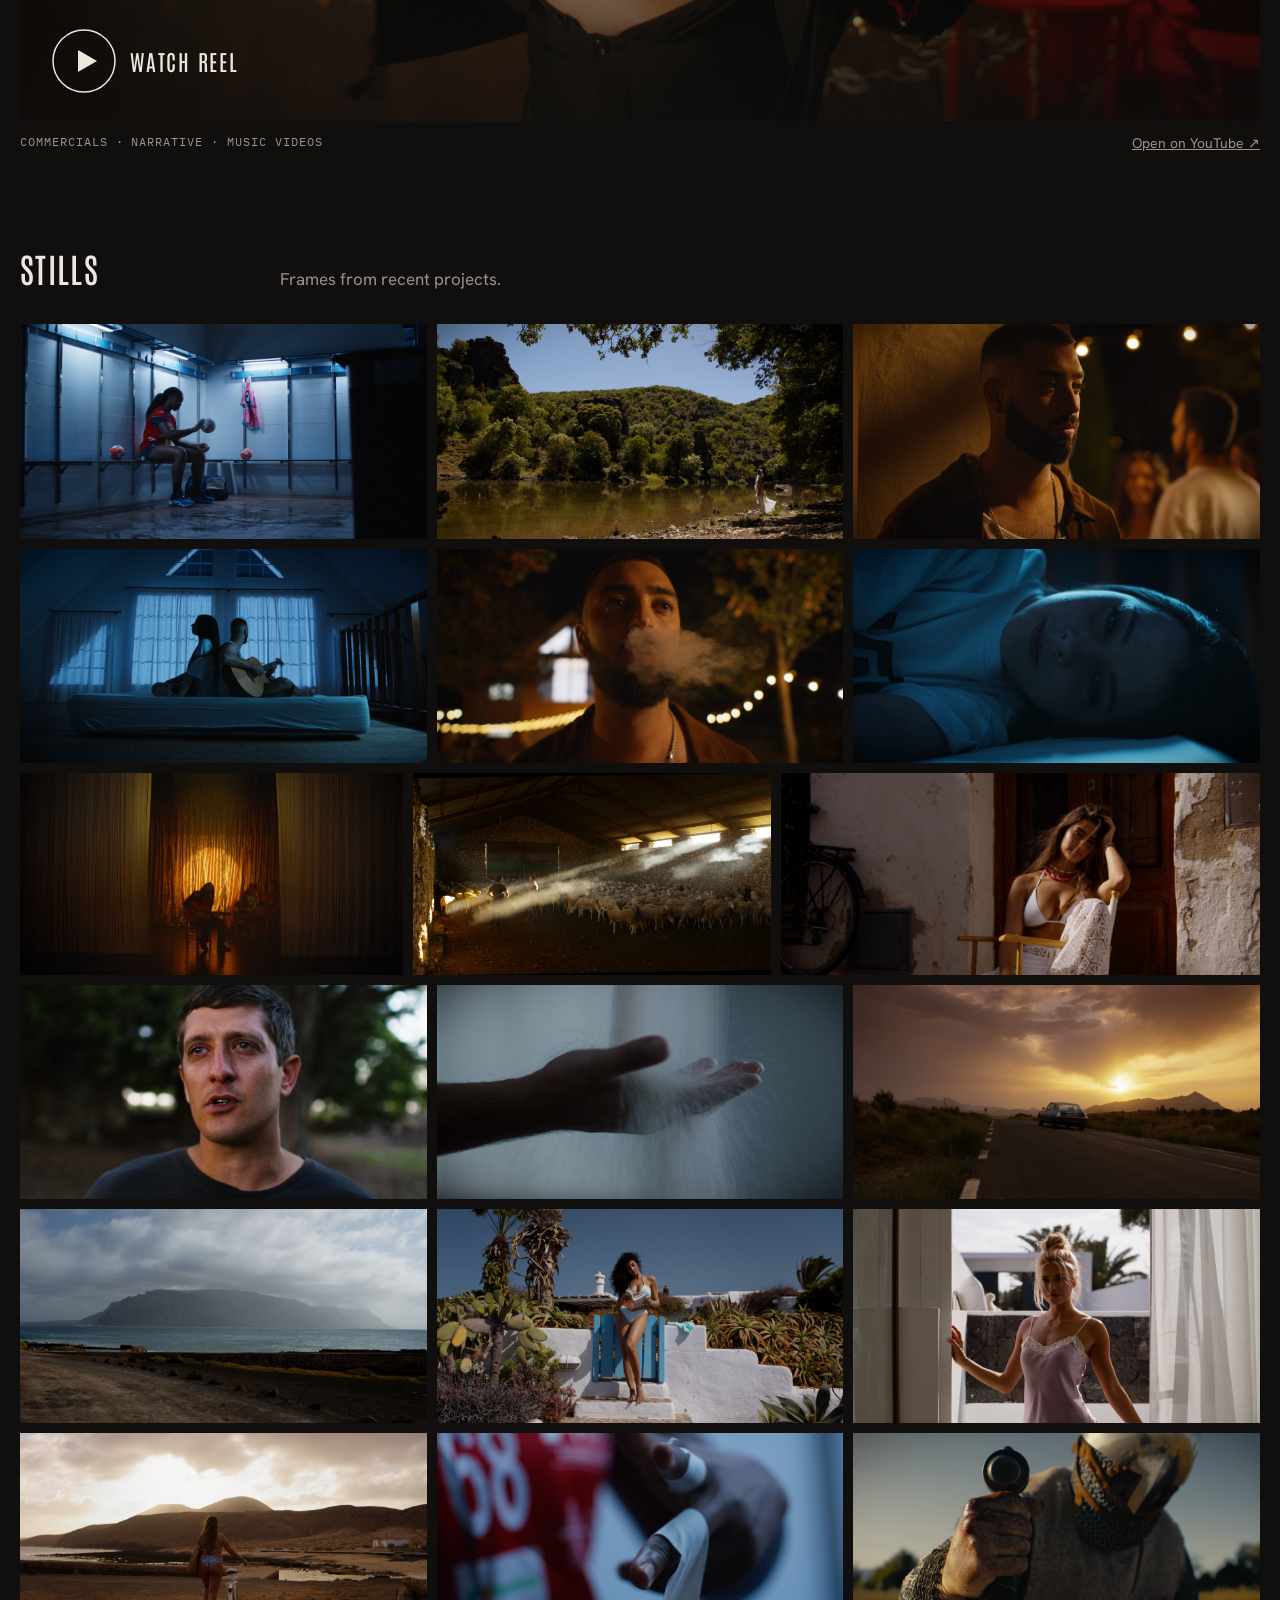
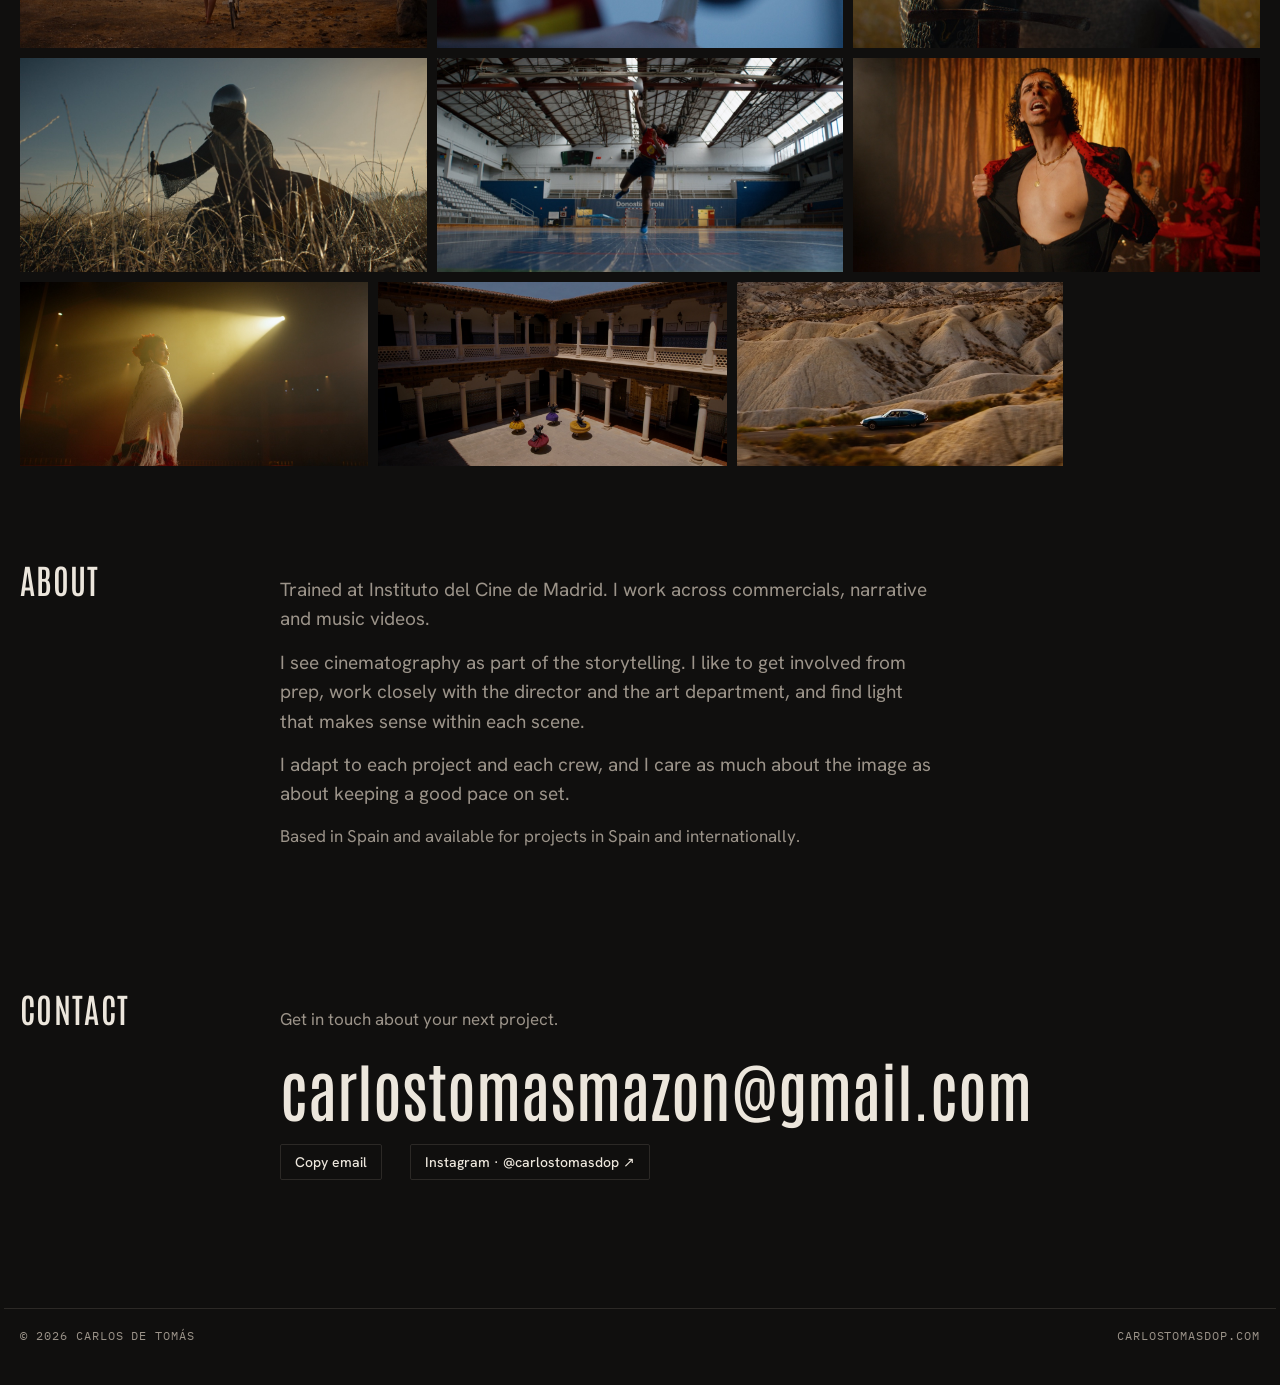
==== commit 287dd332: "Add files via upload" ====
--- a/index.html
+++ b/index.html
@@ -341,77 +341,77 @@
         <p data-es="Fotogramas de proyectos recientes." data-en="Frames from recent projects.">Fotogramas de proyectos recientes.</p>
       </div>
       <div class="grid" id="grid">
-        <figure class="still" style="--r:1.897" data-full="assets/f2148.jpg">
-          <button type="button"><img src="assets/f2148-1200.jpg" srcset="assets/f2148-1200.jpg 1200w, assets/f2148.jpg 2400w" sizes="(max-width: 760px) 100vw, 50vw" width="2400" height="1265" loading="lazy" decoding="async" alt="Pies de bailaora levantando polvo" data-alt-es="Pies de bailaora levantando polvo" data-alt-en="Flamenco dancer&#x27;s feet kicking up dust"></button>
-        </figure>
-        <figure class="still" style="--r:1.897" data-full="assets/f2184.jpg">
-          <button type="button"><img src="assets/f2184-1200.jpg" srcset="assets/f2184-1200.jpg 1200w, assets/f2184.jpg 2400w" sizes="(max-width: 760px) 100vw, 50vw" width="2400" height="1265" loading="lazy" decoding="async" alt="Bailaora a contraluz con el mantón al vuelo" data-alt-es="Bailaora a contraluz con el mantón al vuelo" data-alt-en="Flamenco dancer backlit, shawl in mid-air"></button>
-        </figure>
-        <figure class="still" style="--r:2.372" data-full="assets/f1170.jpg">
-          <button type="button"><img src="assets/f1170-1200.jpg" srcset="assets/f1170-1200.jpg 1200w, assets/f1170.jpg 2400w" sizes="(max-width: 760px) 100vw, 50vw" width="2400" height="1012" loading="lazy" decoding="async" alt="Velero en la bahía con luz de tarde" data-alt-es="Velero en la bahía con luz de tarde" data-alt-en="Sailboat in the bay in late afternoon light"></button>
-        </figure>
-        <figure class="still" style="--r:1.897" data-full="assets/f0345.jpg">
-          <button type="button"><img src="assets/f0345-1200.jpg" srcset="assets/f0345-1200.jpg 1200w, assets/f0345.jpg 2400w" sizes="(max-width: 760px) 100vw, 50vw" width="2400" height="1265" loading="lazy" decoding="async" alt="Retrato nocturno con luces de fiesta al fondo" data-alt-es="Retrato nocturno con luces de fiesta al fondo" data-alt-en="Night portrait with party lights in the background"></button>
-        </figure>
-        <figure class="still" style="--r:1.778" data-full="assets/f0627.jpg">
-          <button type="button"><img src="assets/f0627-1200.jpg" srcset="assets/f0627-1200.jpg 1200w, assets/f0627.jpg 2400w" sizes="(max-width: 760px) 100vw, 50vw" width="2400" height="1350" loading="lazy" decoding="async" alt="Rayos de luz en un establo con ovejas" data-alt-es="Rayos de luz en un establo con ovejas" data-alt-en="Shafts of light in a sheep barn"></button>
-        </figure>
-        <figure class="still" style="--r:1.897" data-full="assets/f2100.jpg">
-          <button type="button"><img src="assets/f2100-1200.jpg" srcset="assets/f2100-1200.jpg 1200w, assets/f2100.jpg 2400w" sizes="(max-width: 760px) 100vw, 50vw" width="2400" height="1265" loading="lazy" decoding="async" alt="Cantante abriéndose la camisa en un cabaret" data-alt-es="Cantante abriéndose la camisa en un cabaret" data-alt-en="Cabaret singer tearing open his shirt"></button>
-        </figure>
-        <figure class="still" style="--r:2.372" data-full="assets/f1712.jpg">
-          <button type="button"><img src="assets/f1712-1200.jpg" srcset="assets/f1712-1200.jpg 1200w, assets/f1712.jpg 2400w" sizes="(max-width: 760px) 100vw, 50vw" width="2400" height="1012" loading="lazy" decoding="async" alt="Figura con máscara junto a una hoguera" data-alt-es="Figura con máscara junto a una hoguera" data-alt-en="Masked figure beside a bonfire"></button>
-        </figure>
-        <figure class="still" style="--r:1.897" data-full="assets/f0424.jpg">
-          <button type="button"><img src="assets/f0424-1200.jpg" srcset="assets/f0424-1200.jpg 1200w, assets/f0424.jpg 2400w" sizes="(max-width: 760px) 100vw, 50vw" width="2400" height="1265" loading="lazy" decoding="async" alt="Hombre exhalando humo bajo luces de feria" data-alt-es="Hombre exhalando humo bajo luces de feria" data-alt-en="Man exhaling smoke under string lights"></button>
-        </figure>
-        <figure class="still" style="--r:1.897" data-full="assets/f1850.jpg">
-          <button type="button"><img src="assets/f1850-1200.jpg" srcset="assets/f1850-1200.jpg 1200w, assets/f1850.jpg 2400w" sizes="(max-width: 760px) 100vw, 50vw" width="2400" height="1265" loading="lazy" decoding="async" alt="Caballero en un campo de hierba alta" data-alt-es="Caballero en un campo de hierba alta" data-alt-en="Knight in a field of tall grass"></button>
-        </figure>
-        <figure class="still" style="--r:1.897" data-full="assets/f1325.jpg">
-          <button type="button"><img src="assets/f1325-1200.jpg" srcset="assets/f1325-1200.jpg 1200w, assets/f1325.jpg 2400w" sizes="(max-width: 760px) 100vw, 50vw" width="2400" height="1265" loading="lazy" decoding="async" alt="Mujer junto a una verja azul entre cactus" data-alt-es="Mujer junto a una verja azul entre cactus" data-alt-en="Woman by a blue gate among cacti"></button>
-        </figure>
-        <figure class="still" style="--r:2.372" data-full="assets/f1655.jpg">
-          <button type="button"><img src="assets/f1655-1200.jpg" srcset="assets/f1655-1200.jpg 1200w, assets/f1655.jpg 2400w" sizes="(max-width: 760px) 100vw, 50vw" width="2400" height="1012" loading="lazy" decoding="async" alt="Primer plano de una hoguera" data-alt-es="Primer plano de una hoguera" data-alt-en="Close-up of a bonfire"></button>
-        </figure>
-        <figure class="still" style="--r:1.879" data-full="assets/f0400.jpg">
-          <button type="button"><img src="assets/f0400-1200.jpg" srcset="assets/f0400-1200.jpg 1200w, assets/f0400.jpg 2400w" sizes="(max-width: 760px) 100vw, 50vw" width="2400" height="1277" loading="lazy" decoding="async" alt="Pareja en una buhardilla con luz de luna" data-alt-es="Pareja en una buhardilla con luz de luna" data-alt-en="Couple in an attic room in moonlight"></button>
-        </figure>
-        <figure class="still" style="--r:1.897" data-full="assets/f1995.jpg">
-          <button type="button"><img src="assets/f1995-1200.jpg" srcset="assets/f1995-1200.jpg 1200w, assets/f1995.jpg 2400w" sizes="(max-width: 760px) 100vw, 50vw" width="2400" height="1265" loading="lazy" decoding="async" alt="Jugadora saltando en un pabellón" data-alt-es="Jugadora saltando en un pabellón" data-alt-en="Player jumping in a sports hall"></button>
-        </figure>
-        <figure class="still" style="--r:1.897" data-full="assets/f0962.jpg">
-          <button type="button"><img src="assets/f0962-1200.jpg" srcset="assets/f0962-1200.jpg 1200w, assets/f0962.jpg 2400w" sizes="(max-width: 760px) 100vw, 50vw" width="2400" height="1265" loading="lazy" decoding="async" alt="Coche en una carretera al atardecer" data-alt-es="Coche en una carretera al atardecer" data-alt-en="Car on a road at sunset"></button>
-        </figure>
-        <figure class="still" style="--r:1.897" data-full="assets/f1940.jpg">
-          <button type="button"><img src="assets/f1940-1200.jpg" srcset="assets/f1940-1200.jpg 1200w, assets/f1940.jpg 2400w" sizes="(max-width: 760px) 100vw, 50vw" width="2400" height="1265" loading="lazy" decoding="async" alt="Silueta con los brazos abiertos al atardecer" data-alt-es="Silueta con los brazos abiertos al atardecer" data-alt-en="Silhouette with open arms at sunset"></button>
-        </figure>
-        <figure class="still" style="--r:1.897" data-full="assets/f1440.jpg">
-          <button type="button"><img src="assets/f1440-1200.jpg" srcset="assets/f1440-1200.jpg 1200w, assets/f1440.jpg 2400w" sizes="(max-width: 760px) 100vw, 50vw" width="2400" height="1265" loading="lazy" decoding="async" alt="Mujer tras un cristal con reflejos" data-alt-es="Mujer tras un cristal con reflejos" data-alt-en="Woman behind glass with reflections"></button>
-        </figure>
-        <figure class="still" style="--r:1.897" data-full="assets/f0600.jpg">
-          <button type="button"><img src="assets/f0600-1200.jpg" srcset="assets/f0600-1200.jpg 1200w, assets/f0600.jpg 2400w" sizes="(max-width: 760px) 100vw, 50vw" width="2400" height="1265" loading="lazy" decoding="async" alt="Músico a contraluz en un escenario entre cortinas" data-alt-es="Músico a contraluz en un escenario entre cortinas" data-alt-en="Musician backlit on stage between curtains"></button>
-        </figure>
-        <figure class="still" style="--r:1.897" data-full="assets/f2035.jpg">
-          <button type="button"><img src="assets/f2035-1200.jpg" srcset="assets/f2035-1200.jpg 1200w, assets/f2035.jpg 2400w" sizes="(max-width: 760px) 100vw, 50vw" width="2400" height="1265" loading="lazy" decoding="async" alt="Cantante con sombrero en pleno gesto" data-alt-es="Cantante con sombrero en pleno gesto" data-alt-en="Singer in a hat mid-gesture"></button>
-        </figure>
-        <figure class="still" style="--r:1.897" data-full="assets/f1605.jpg">
-          <button type="button"><img src="assets/f1605-1200.jpg" srcset="assets/f1605-1200.jpg 1200w, assets/f1605.jpg 2400w" sizes="(max-width: 760px) 100vw, 50vw" width="2400" height="1265" loading="lazy" decoding="async" alt="Manos vendándose los dedos" data-alt-es="Manos vendándose los dedos" data-alt-en="Hands taping fingers"></button>
-        </figure>
-        <figure class="still" style="--r:1.897" data-full="assets/f2225.jpg">
-          <button type="button"><img src="assets/f2225-1200.jpg" srcset="assets/f2225-1200.jpg 1200w, assets/f2225.jpg 2400w" sizes="(max-width: 760px) 100vw, 50vw" width="2400" height="1265" loading="lazy" decoding="async" alt="Patio con bailaoras visto desde arriba" data-alt-es="Patio con bailaoras visto desde arriba" data-alt-en="Courtyard with dancers seen from above"></button>
-        </figure>
-        <figure class="still" style="--r:1.897" data-full="assets/f1795.jpg">
-          <button type="button"><img src="assets/f1795-1200.jpg" srcset="assets/f1795-1200.jpg 1200w, assets/f1795.jpg 2400w" sizes="(max-width: 760px) 100vw, 50vw" width="2400" height="1265" loading="lazy" decoding="async" alt="Caballero empuñando una espada" data-alt-es="Caballero empuñando una espada" data-alt-en="Knight holding a sword"></button>
-        </figure>
-        <figure class="still" style="--r:1.897" data-full="assets/f1418.jpg">
-          <button type="button"><img src="assets/f1418-1200.jpg" srcset="assets/f1418-1200.jpg 1200w, assets/f1418.jpg 2400w" sizes="(max-width: 760px) 100vw, 50vw" width="2400" height="1265" loading="lazy" decoding="async" alt="Retrato junto a una ventana" data-alt-es="Retrato junto a una ventana" data-alt-en="Portrait by a window"></button>
-        </figure>
-        <figure class="still" style="--r:1.778" data-full="assets/f2270.jpg">
-          <button type="button"><img src="assets/f2270-1200.jpg" srcset="assets/f2270-1200.jpg 1200w, assets/f2270.jpg 2400w" sizes="(max-width: 760px) 100vw, 50vw" width="2400" height="1350" loading="lazy" decoding="async" alt="Coche entre cárcavas, plano aéreo" data-alt-es="Coche entre cárcavas, plano aéreo" data-alt-en="Car among badlands, aerial shot"></button>
-        </figure>
-        <figure class="still" style="--r:1.897" data-full="assets/f0140.jpg">
-          <button type="button"><img src="assets/f0140-1200.jpg" srcset="assets/f0140-1200.jpg 1200w, assets/f0140.jpg 2400w" sizes="(max-width: 760px) 100vw, 50vw" width="2400" height="1265" loading="lazy" decoding="async" alt="Desierto al atardecer desde un dron" data-alt-es="Desierto al atardecer desde un dron" data-alt-en="Desert at sunset, aerial shot"></button>
+        <figure class="still" style="--r:1.897" data-full="assets/m0017.jpg">
+          <button type="button"><img src="assets/m0017-1200.jpg" srcset="assets/m0017-1200.jpg 1200w, assets/m0017.jpg 2400w" sizes="(max-width: 760px) 100vw, 50vw" width="2400" height="1265" loading="lazy" decoding="async" alt="Jugadora sentada en un vestuario con luz fría" data-alt-es="Jugadora sentada en un vestuario con luz fría" data-alt-en="Player sitting in a locker room under cold light"></button>
+        </figure>
+        <figure class="still" style="--r:1.897" data-full="assets/m0296.jpg">
+          <button type="button"><img src="assets/m0296-1200.jpg" srcset="assets/m0296-1200.jpg 1200w, assets/m0296.jpg 2400w" sizes="(max-width: 760px) 100vw, 50vw" width="2400" height="1265" loading="lazy" decoding="async" alt="Río entre colinas arboladas" data-alt-es="Río entre colinas arboladas" data-alt-en="River among wooded hills"></button>
+        </figure>
+        <figure class="still" style="--r:1.897" data-full="assets/m0320.jpg">
+          <button type="button"><img src="assets/m0320-1200.jpg" srcset="assets/m0320-1200.jpg 1200w, assets/m0320.jpg 2400w" sizes="(max-width: 760px) 100vw, 50vw" width="2400" height="1265" loading="lazy" decoding="async" alt="Retrato nocturno con luces de fiesta" data-alt-es="Retrato nocturno con luces de fiesta" data-alt-en="Night portrait with party lights"></button>
+        </figure>
+        <figure class="still" style="--r:1.897" data-full="assets/m0382.jpg">
+          <button type="button"><img src="assets/m0382-1200.jpg" srcset="assets/m0382-1200.jpg 1200w, assets/m0382.jpg 2400w" sizes="(max-width: 760px) 100vw, 50vw" width="2400" height="1265" loading="lazy" decoding="async" alt="Pareja en una buhardilla con luz de luna" data-alt-es="Pareja en una buhardilla con luz de luna" data-alt-en="Couple in an attic room in moonlight"></button>
+        </figure>
+        <figure class="still" style="--r:1.897" data-full="assets/m0429.jpg">
+          <button type="button"><img src="assets/m0429-1200.jpg" srcset="assets/m0429-1200.jpg 1200w, assets/m0429.jpg 2400w" sizes="(max-width: 760px) 100vw, 50vw" width="2400" height="1265" loading="lazy" decoding="async" alt="Hombre exhalando humo bajo luces de feria" data-alt-es="Hombre exhalando humo bajo luces de feria" data-alt-en="Man exhaling smoke under string lights"></button>
+        </figure>
+        <figure class="still" style="--r:1.897" data-full="assets/m0521.jpg">
+          <button type="button"><img src="assets/m0521-1200.jpg" srcset="assets/m0521-1200.jpg 1200w, assets/m0521.jpg 2400w" sizes="(max-width: 760px) 100vw, 50vw" width="2400" height="1265" loading="lazy" decoding="async" alt="Mujer dormida en luz azul nocturna" data-alt-es="Mujer dormida en luz azul nocturna" data-alt-en="Woman asleep in blue night light"></button>
+        </figure>
+        <figure class="still" style="--r:1.897" data-full="assets/m0582.jpg">
+          <button type="button"><img src="assets/m0582-1200.jpg" srcset="assets/m0582-1200.jpg 1200w, assets/m0582.jpg 2400w" sizes="(max-width: 760px) 100vw, 50vw" width="2400" height="1265" loading="lazy" decoding="async" alt="Músico a contraluz en un escenario entre cortinas" data-alt-es="Músico a contraluz en un escenario entre cortinas" data-alt-en="Musician backlit on stage between curtains"></button>
+        </figure>
+        <figure class="still" style="--r:1.778" data-full="assets/m0633.jpg">
+          <button type="button"><img src="assets/m0633-1200.jpg" srcset="assets/m0633-1200.jpg 1200w, assets/m0633.jpg 2400w" sizes="(max-width: 760px) 100vw, 50vw" width="2400" height="1350" loading="lazy" decoding="async" alt="Rayos de luz en un establo con ovejas" data-alt-es="Rayos de luz en un establo con ovejas" data-alt-en="Shafts of light in a sheep barn"></button>
+        </figure>
+        <figure class="still" style="--r:2.372" data-full="assets/m0812.jpg">
+          <button type="button"><img src="assets/m0812-1200.jpg" srcset="assets/m0812-1200.jpg 1200w, assets/m0812.jpg 2400w" sizes="(max-width: 760px) 100vw, 50vw" width="2400" height="1012" loading="lazy" decoding="async" alt="Mujer en el portal de una casa de pueblo" data-alt-es="Mujer en el portal de una casa de pueblo" data-alt-en="Woman in a village doorway"></button>
+        </figure>
+        <figure class="still" style="--r:1.897" data-full="assets/m0693.jpg">
+          <button type="button"><img src="assets/m0693-1200.jpg" srcset="assets/m0693-1200.jpg 1200w, assets/m0693.jpg 2400w" sizes="(max-width: 760px) 100vw, 50vw" width="2400" height="1265" loading="lazy" decoding="async" alt="Primer plano de un hombre al atardecer" data-alt-es="Primer plano de un hombre al atardecer" data-alt-en="Close-up of a man at dusk"></button>
+        </figure>
+        <figure class="still" style="--r:1.897" data-full="assets/m0919.jpg">
+          <button type="button"><img src="assets/m0919-1200.jpg" srcset="assets/m0919-1200.jpg 1200w, assets/m0919.jpg 2400w" sizes="(max-width: 760px) 100vw, 50vw" width="2400" height="1265" loading="lazy" decoding="async" alt="Arena cayendo de una mano" data-alt-es="Arena cayendo de una mano" data-alt-en="Sand falling from a hand"></button>
+        </figure>
+        <figure class="still" style="--r:1.897" data-full="assets/m0976.jpg">
+          <button type="button"><img src="assets/m0976-1200.jpg" srcset="assets/m0976-1200.jpg 1200w, assets/m0976.jpg 2400w" sizes="(max-width: 760px) 100vw, 50vw" width="2400" height="1265" loading="lazy" decoding="async" alt="Coche en una carretera al atardecer" data-alt-es="Coche en una carretera al atardecer" data-alt-en="Car on a road at sunset"></button>
+        </figure>
+        <figure class="still" style="--r:1.897" data-full="assets/m1215.jpg">
+          <button type="button"><img src="assets/m1215-1200.jpg" srcset="assets/m1215-1200.jpg 1200w, assets/m1215.jpg 2400w" sizes="(max-width: 760px) 100vw, 50vw" width="2400" height="1265" loading="lazy" decoding="async" alt="Isla bajo un cielo nublado" data-alt-es="Isla bajo un cielo nublado" data-alt-en="Island under a cloudy sky"></button>
+        </figure>
+        <figure class="still" style="--r:1.897" data-full="assets/m1267.jpg">
+          <button type="button"><img src="assets/m1267-1200.jpg" srcset="assets/m1267-1200.jpg 1200w, assets/m1267.jpg 2400w" sizes="(max-width: 760px) 100vw, 50vw" width="2400" height="1265" loading="lazy" decoding="async" alt="Mujer junto a una verja azul entre cactus" data-alt-es="Mujer junto a una verja azul entre cactus" data-alt-en="Woman by a blue gate among cacti"></button>
+        </figure>
+        <figure class="still" style="--r:1.897" data-full="assets/m1378.jpg">
+          <button type="button"><img src="assets/m1378-1200.jpg" srcset="assets/m1378-1200.jpg 1200w, assets/m1378.jpg 2400w" sizes="(max-width: 760px) 100vw, 50vw" width="2400" height="1265" loading="lazy" decoding="async" alt="Mujer en la puerta de una casa blanca" data-alt-es="Mujer en la puerta de una casa blanca" data-alt-en="Woman in the doorway of a white house"></button>
+        </figure>
+        <figure class="still" style="--r:1.897" data-full="assets/m1508.jpg">
+          <button type="button"><img src="assets/m1508-1200.jpg" srcset="assets/m1508-1200.jpg 1200w, assets/m1508.jpg 2400w" sizes="(max-width: 760px) 100vw, 50vw" width="2400" height="1265" loading="lazy" decoding="async" alt="Mujer con bicicleta al atardecer" data-alt-es="Mujer con bicicleta al atardecer" data-alt-en="Woman with a bicycle at sunset"></button>
+        </figure>
+        <figure class="still" style="--r:1.897" data-full="assets/m1588.jpg">
+          <button type="button"><img src="assets/m1588-1200.jpg" srcset="assets/m1588-1200.jpg 1200w, assets/m1588.jpg 2400w" sizes="(max-width: 760px) 100vw, 50vw" width="2400" height="1265" loading="lazy" decoding="async" alt="Manos vendándose los dedos" data-alt-es="Manos vendándose los dedos" data-alt-en="Hands taping fingers"></button>
+        </figure>
+        <figure class="still" style="--r:1.897" data-full="assets/m1773.jpg">
+          <button type="button"><img src="assets/m1773-1200.jpg" srcset="assets/m1773-1200.jpg 1200w, assets/m1773.jpg 2400w" sizes="(max-width: 760px) 100vw, 50vw" width="2400" height="1265" loading="lazy" decoding="async" alt="Caballero empuñando una espada" data-alt-es="Caballero empuñando una espada" data-alt-en="Knight holding a sword"></button>
+        </figure>
+        <figure class="still" style="--r:1.897" data-full="assets/m1837.jpg">
+          <button type="button"><img src="assets/m1837-1200.jpg" srcset="assets/m1837-1200.jpg 1200w, assets/m1837.jpg 2400w" sizes="(max-width: 760px) 100vw, 50vw" width="2400" height="1265" loading="lazy" decoding="async" alt="Caballero en un campo de hierba alta" data-alt-es="Caballero en un campo de hierba alta" data-alt-en="Knight in a field of tall grass"></button>
+        </figure>
+        <figure class="still" style="--r:1.897" data-full="assets/m2007.jpg">
+          <button type="button"><img src="assets/m2007-1200.jpg" srcset="assets/m2007-1200.jpg 1200w, assets/m2007.jpg 2400w" sizes="(max-width: 760px) 100vw, 50vw" width="2400" height="1265" loading="lazy" decoding="async" alt="Jugadora saltando en un pabellón" data-alt-es="Jugadora saltando en un pabellón" data-alt-en="Player jumping in a sports hall"></button>
+        </figure>
+        <figure class="still" style="--r:1.897" data-full="assets/m2107.jpg">
+          <button type="button"><img src="assets/m2107-1200.jpg" srcset="assets/m2107-1200.jpg 1200w, assets/m2107.jpg 2400w" sizes="(max-width: 760px) 100vw, 50vw" width="2400" height="1265" loading="lazy" decoding="async" alt="Cantante abriéndose la camisa en un cabaret" data-alt-es="Cantante abriéndose la camisa en un cabaret" data-alt-en="Cabaret singer tearing open his shirt"></button>
+        </figure>
+        <figure class="still" style="--r:1.897" data-full="assets/m2175.jpg">
+          <button type="button"><img src="assets/m2175-1200.jpg" srcset="assets/m2175-1200.jpg 1200w, assets/m2175.jpg 2400w" sizes="(max-width: 760px) 100vw, 50vw" width="2400" height="1265" loading="lazy" decoding="async" alt="Bailaora a contraluz bajo un foco" data-alt-es="Bailaora a contraluz bajo un foco" data-alt-en="Flamenco dancer backlit by a spotlight"></button>
+        </figure>
+        <figure class="still" style="--r:1.897" data-full="assets/m2210.jpg">
+          <button type="button"><img src="assets/m2210-1200.jpg" srcset="assets/m2210-1200.jpg 1200w, assets/m2210.jpg 2400w" sizes="(max-width: 760px) 100vw, 50vw" width="2400" height="1265" loading="lazy" decoding="async" alt="Patio con bailaoras visto desde arriba" data-alt-es="Patio con bailaoras visto desde arriba" data-alt-en="Courtyard with dancers seen from above"></button>
+        </figure>
+        <figure class="still" style="--r:1.778" data-full="assets/m2267.jpg">
+          <button type="button"><img src="assets/m2267-1200.jpg" srcset="assets/m2267-1200.jpg 1200w, assets/m2267.jpg 2400w" sizes="(max-width: 760px) 100vw, 50vw" width="2400" height="1350" loading="lazy" decoding="async" alt="Coche entre cárcavas, plano aéreo" data-alt-es="Coche entre cárcavas, plano aéreo" data-alt-en="Car among badlands, aerial shot"></button>
         </figure>
       </div>
     </div>
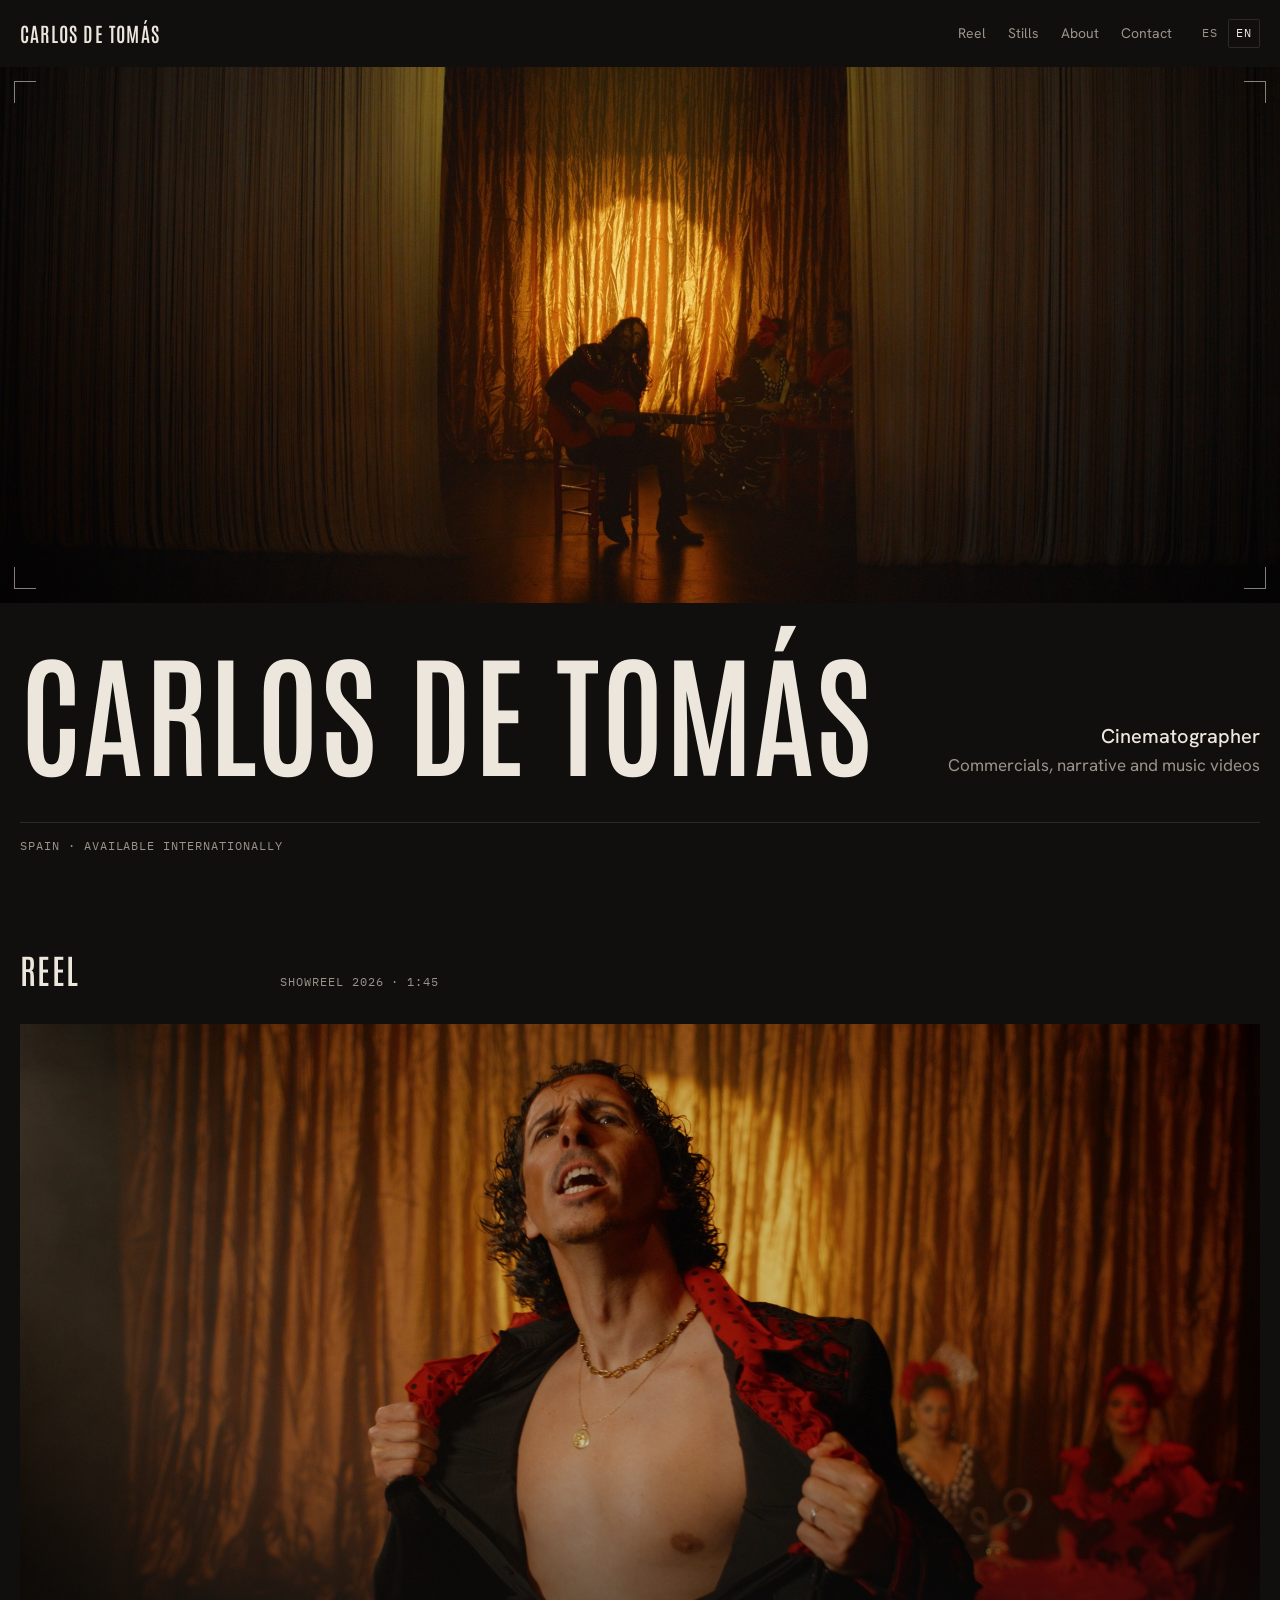
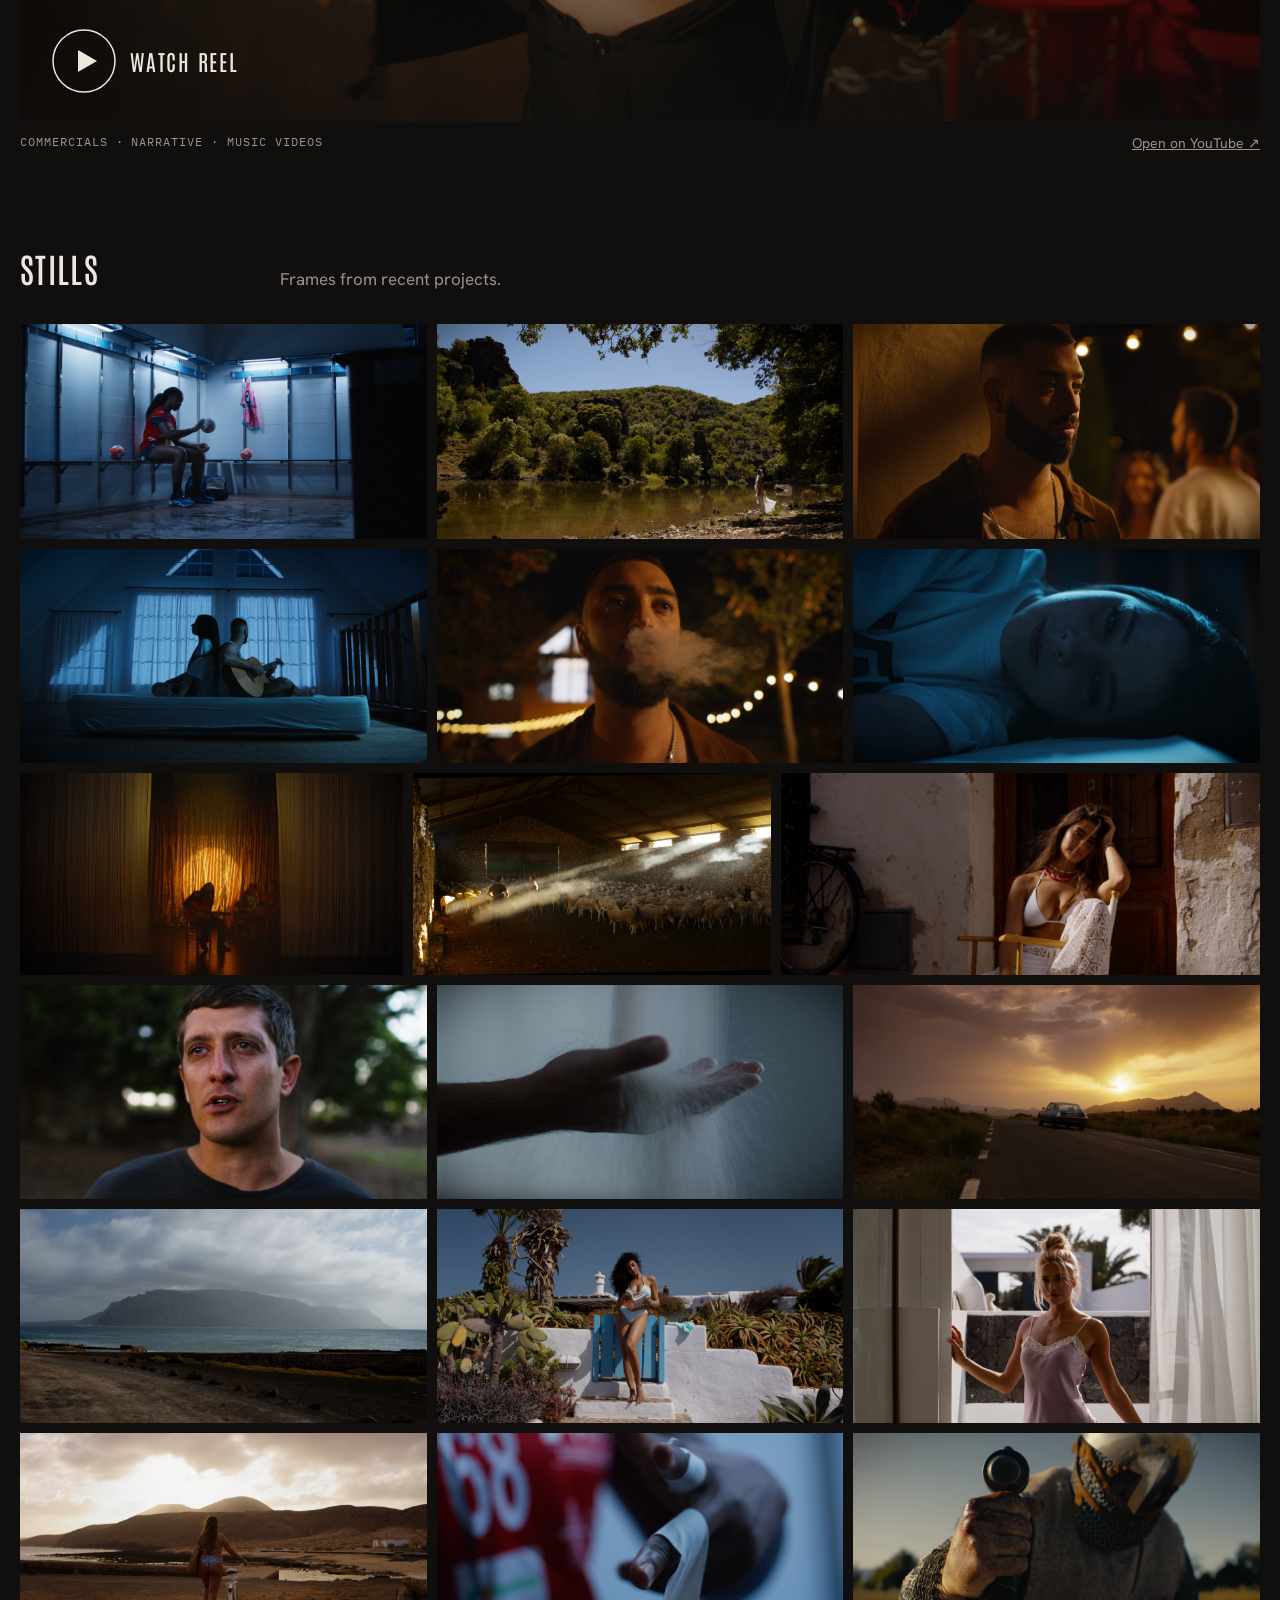
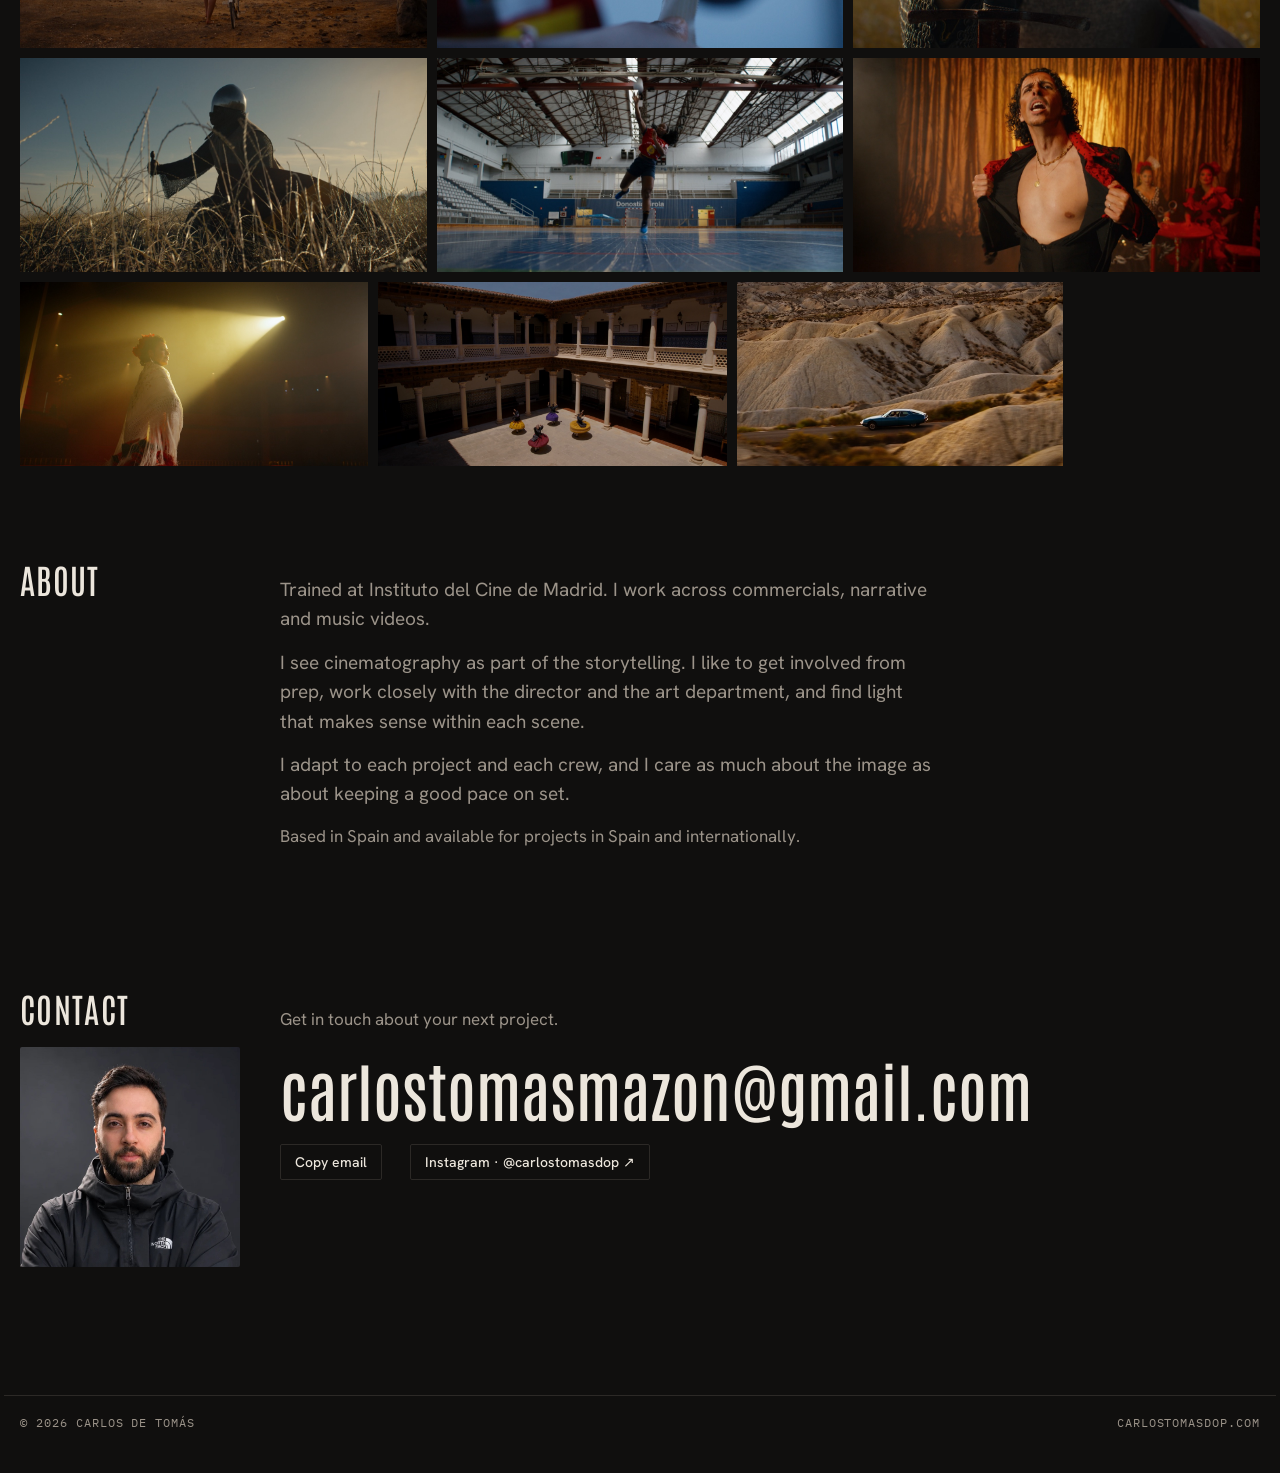
==== commit 8d3a295c: "Add files via upload" ====
--- a/index.html
+++ b/index.html
@@ -228,6 +228,10 @@
 .contact {
   display: grid; gap: 22px;
 }
+.portrait {
+  display: block; width: 100%; height: auto; margin-top: 22px;
+  border-radius: 2px;
+}
 .email {
   font-family: var(--display); font-weight: 500;
   font-size: clamp(28px, 5.4vw, 64px); line-height: 1.05;
@@ -267,6 +271,7 @@
   .hero-meta { grid-template-columns: minmax(0, 1fr); }
   .role { text-align: left; padding-bottom: 0; }
   .block-head { grid-template-columns: minmax(0, 1fr); }
+  .portrait { max-width: 280px; margin-top: 18px; }
   section.block { padding-block: 64px 0; }
   .screen .ratio { left: 40px; top: 16px; }
   .framelines { inset: 10px; }
@@ -434,7 +439,10 @@
   <section class="block" id="contacto">
     <div class="wrap">
       <div class="block-head">
-        <h2 data-es="Contacto" data-en="Contact">Contacto</h2>
+        <div class="contact-id">
+          <h2 data-es="Contacto" data-en="Contact">Contacto</h2>
+          <img class="portrait" src="assets/carlos.jpg" alt="Carlos de Tomás" width="800" height="800" loading="lazy">
+        </div>
         <div class="contact">
           <p class="muted" style="margin:0;color:var(--muted)" data-es="Escríbeme para hablar de tu próximo proyecto." data-en="Get in touch about your next project.">Escríbeme para hablar de tu próximo proyecto.</p>
           <a class="email" id="email" href="mailto:carlostomasmazon@gmail.com">carlostomasmazon@gmail.com</a>
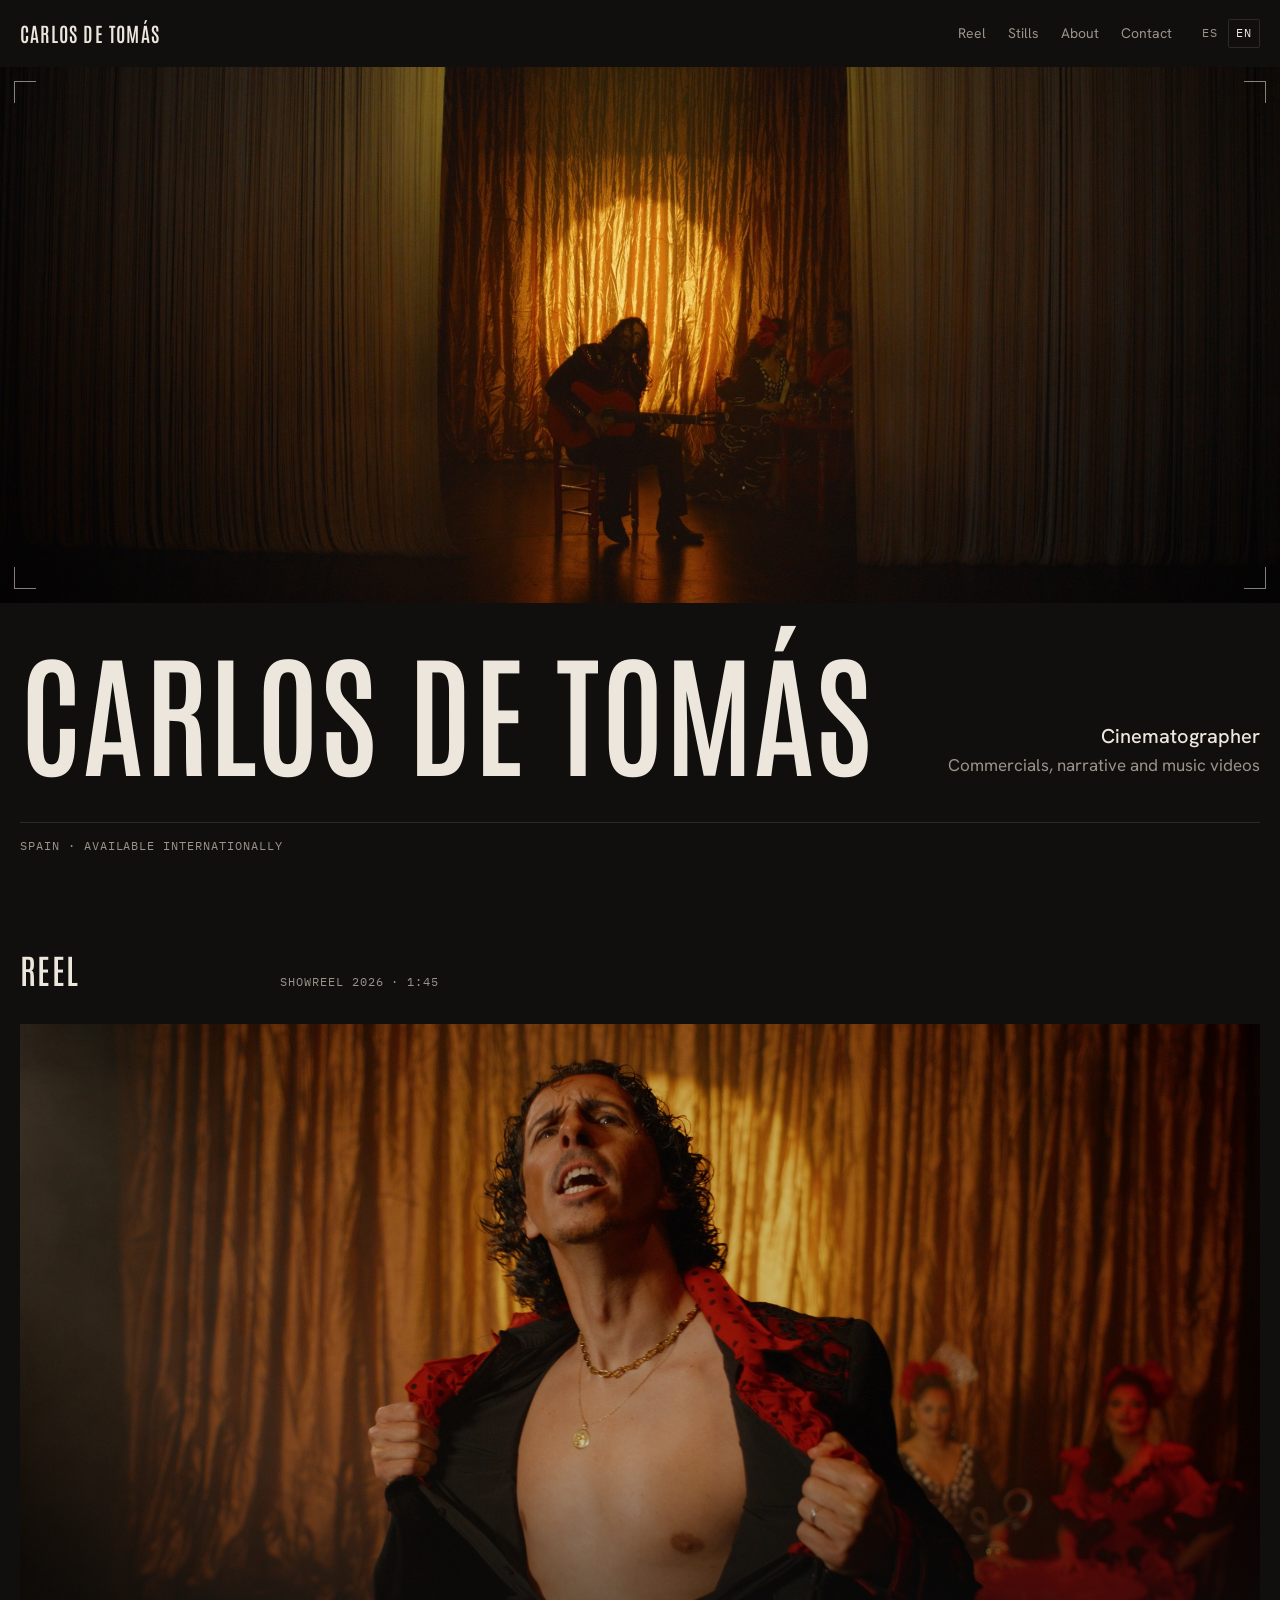
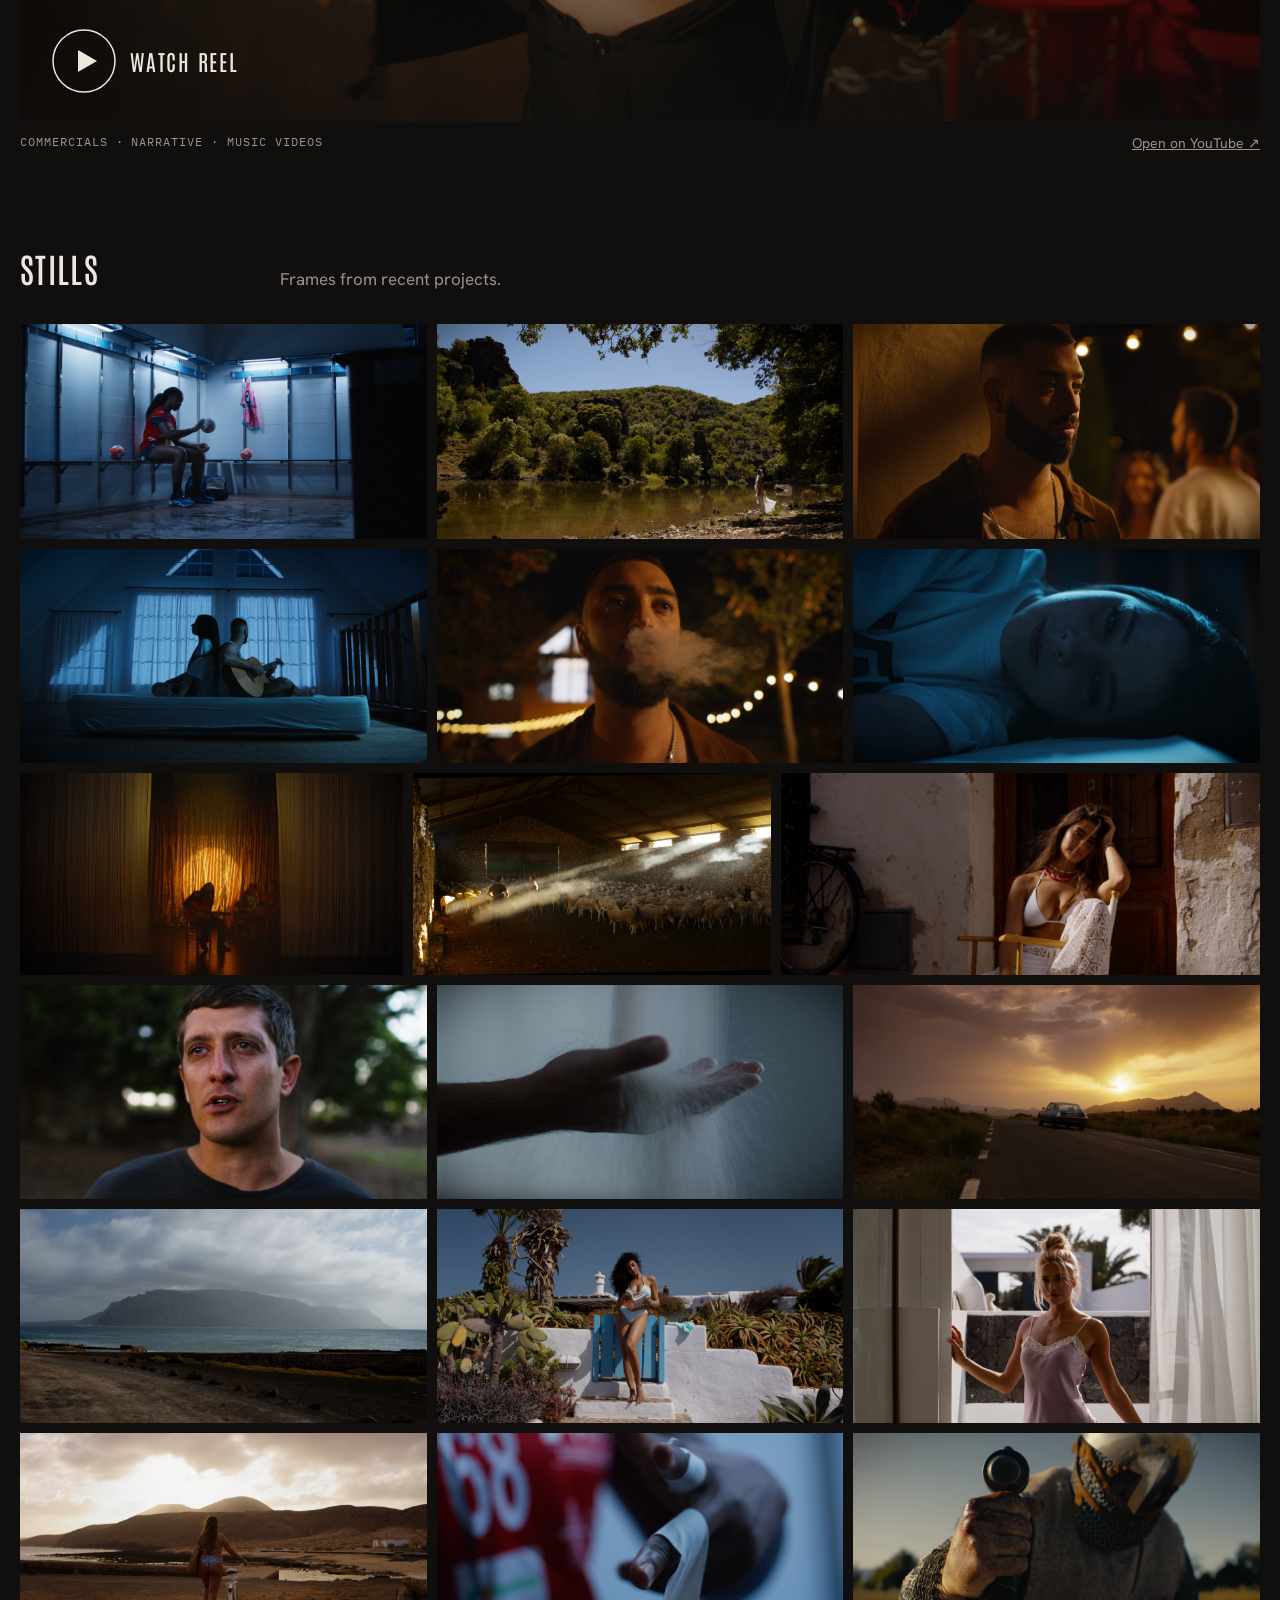
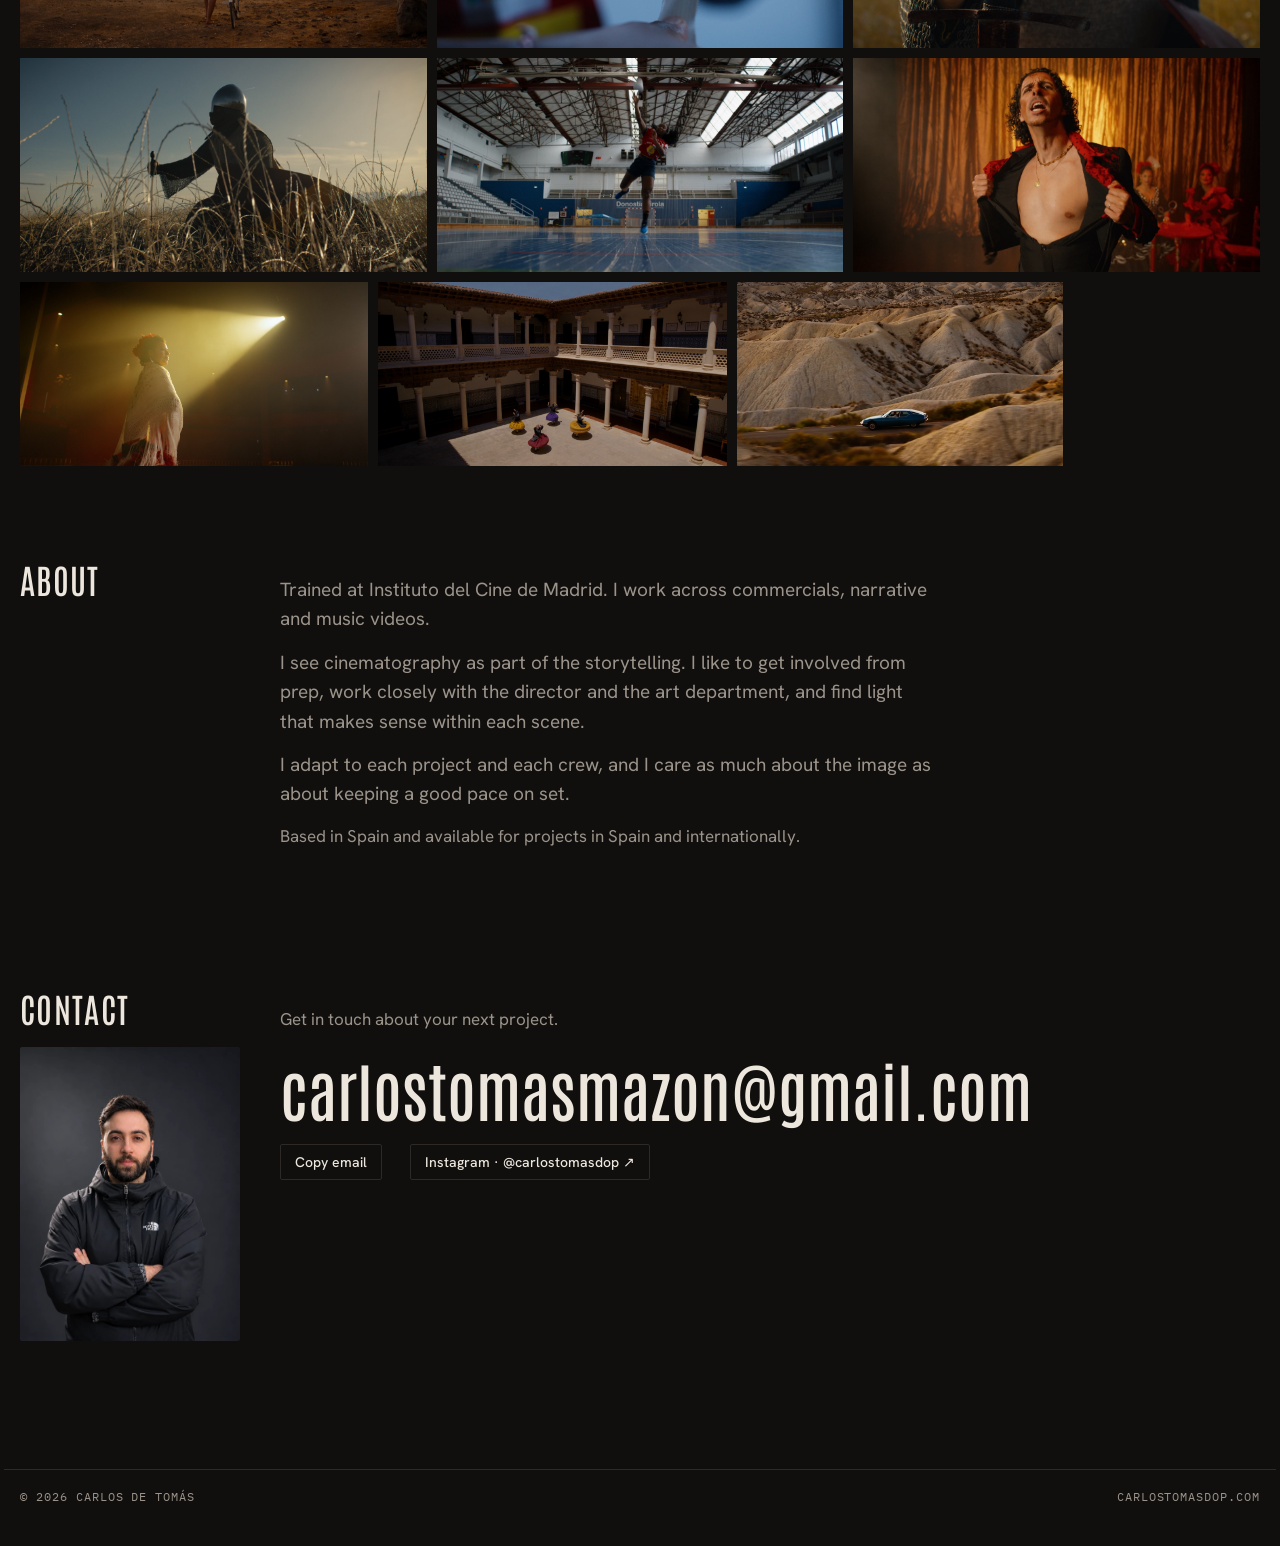
==== commit f5e9fd4f: "Add files via upload" ====
--- a/index.html
+++ b/index.html
@@ -441,7 +441,7 @@
       <div class="block-head">
         <div class="contact-id">
           <h2 data-es="Contacto" data-en="Contact">Contacto</h2>
-          <img class="portrait" src="assets/carlos.jpg" alt="Carlos de Tomás" width="800" height="800" loading="lazy">
+          <img class="portrait" src="assets/carlos.jpg" alt="Carlos de Tomás" width="1086" height="1448" loading="lazy">
         </div>
         <div class="contact">
           <p class="muted" style="margin:0;color:var(--muted)" data-es="Escríbeme para hablar de tu próximo proyecto." data-en="Get in touch about your next project.">Escríbeme para hablar de tu próximo proyecto.</p>
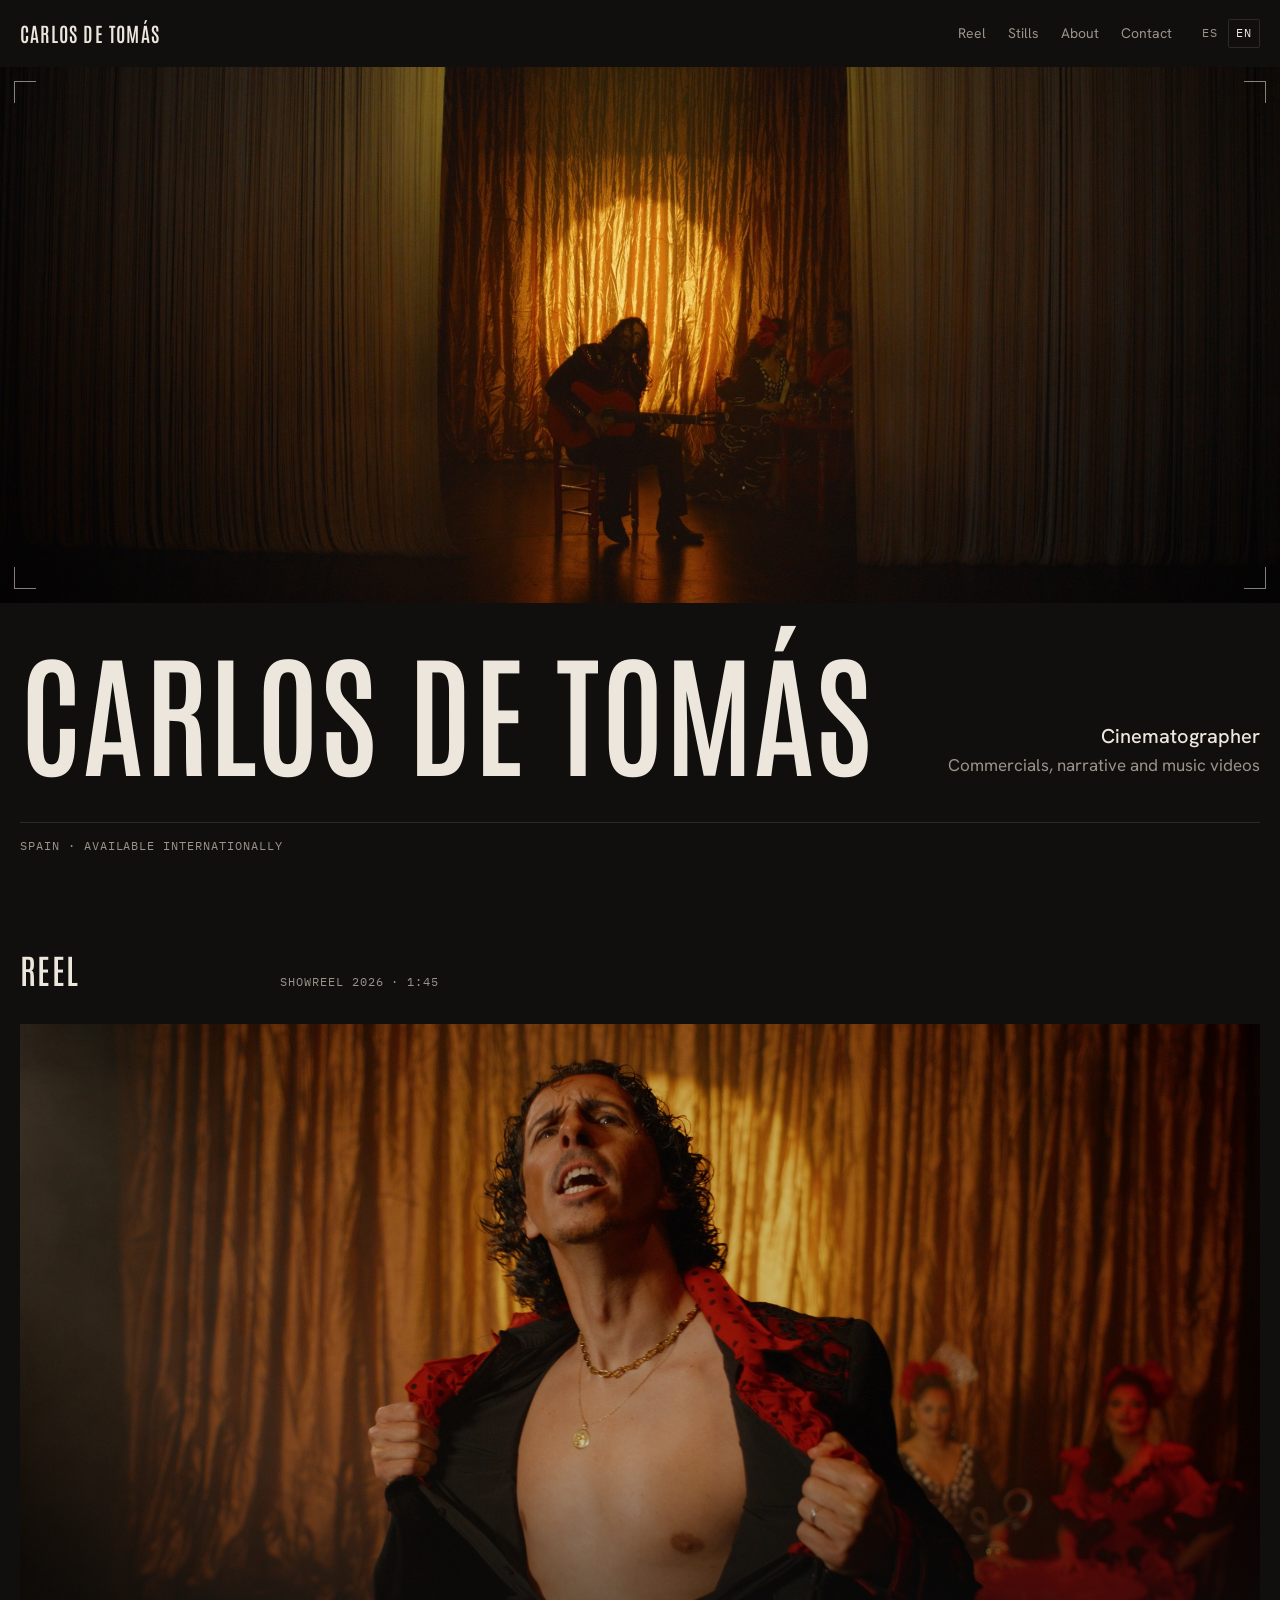
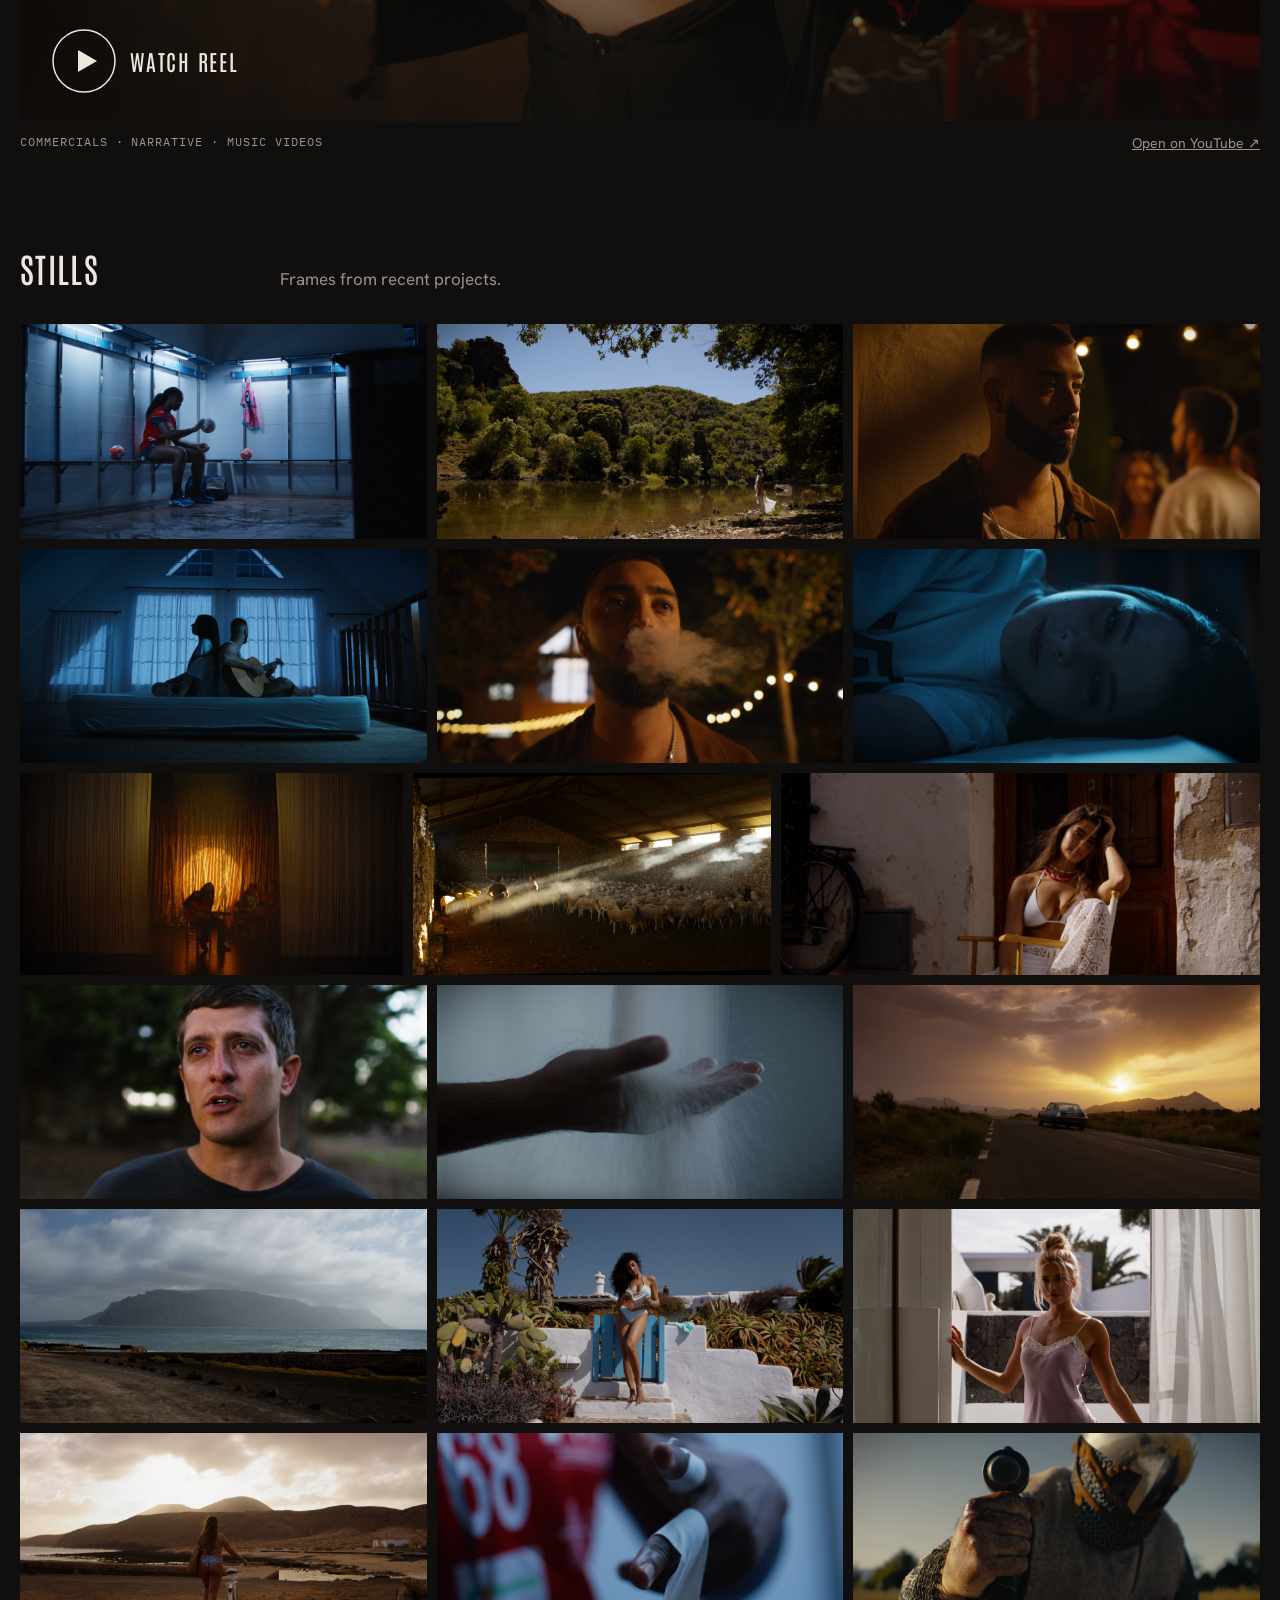
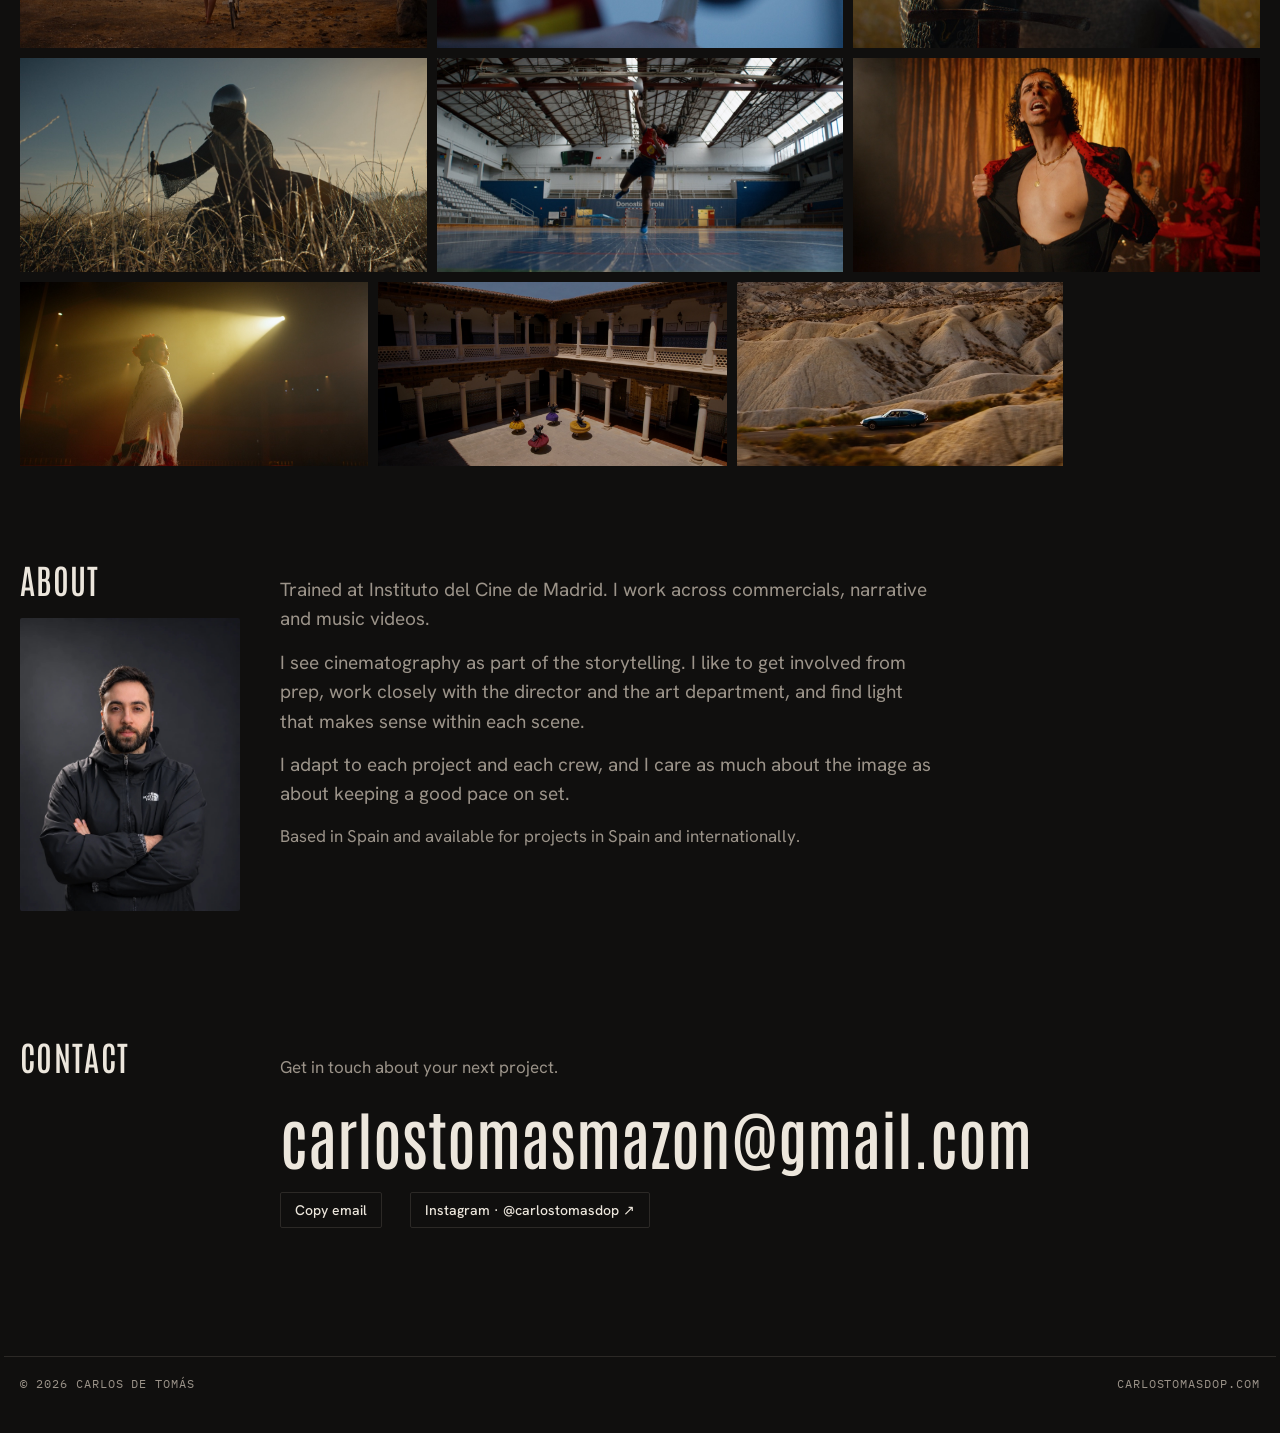
==== commit 173615f5: "Add files via upload" ====
--- a/index.html
+++ b/index.html
@@ -425,7 +425,10 @@
   <section class="block" id="sobre-mi">
     <div class="wrap">
       <div class="block-head">
-        <h2 data-es="Sobre mí" data-en="About">Sobre mí</h2>
+        <div class="about-id">
+          <h2 data-es="Sobre mí" data-en="About">Sobre mí</h2>
+          <img class="portrait" src="assets/carlos.jpg" alt="Carlos de Tomás" width="1086" height="1448" loading="lazy">
+        </div>
         <div class="about-text">
           <p data-es="Formado en el Instituto del Cine de Madrid. Trabajo en publicidad, ficción y videoclip." data-en="Trained at Instituto del Cine de Madrid. I work across commercials, narrative and music videos.">Formado en el Instituto del Cine de Madrid. Trabajo en publicidad, ficción y videoclip.</p>
           <p data-es="Entiendo la fotografía como una parte más de la historia. Me gusta implicarme desde la preparación, trabajar de cerca con dirección y con el equipo de arte, y buscar una luz que tenga sentido dentro de cada escena." data-en="I see cinematography as part of the storytelling. I like to get involved from prep, work closely with the director and the art department, and find light that makes sense within each scene.">Entiendo la fotografía como una parte más de la historia. Me gusta implicarme desde la preparación, trabajar de cerca con dirección y con el equipo de arte, y buscar una luz que tenga sentido dentro de cada escena.</p>
@@ -439,10 +442,7 @@
   <section class="block" id="contacto">
     <div class="wrap">
       <div class="block-head">
-        <div class="contact-id">
-          <h2 data-es="Contacto" data-en="Contact">Contacto</h2>
-          <img class="portrait" src="assets/carlos.jpg" alt="Carlos de Tomás" width="1086" height="1448" loading="lazy">
-        </div>
+        <h2 data-es="Contacto" data-en="Contact">Contacto</h2>
         <div class="contact">
           <p class="muted" style="margin:0;color:var(--muted)" data-es="Escríbeme para hablar de tu próximo proyecto." data-en="Get in touch about your next project.">Escríbeme para hablar de tu próximo proyecto.</p>
           <a class="email" id="email" href="mailto:carlostomasmazon@gmail.com">carlostomasmazon@gmail.com</a>
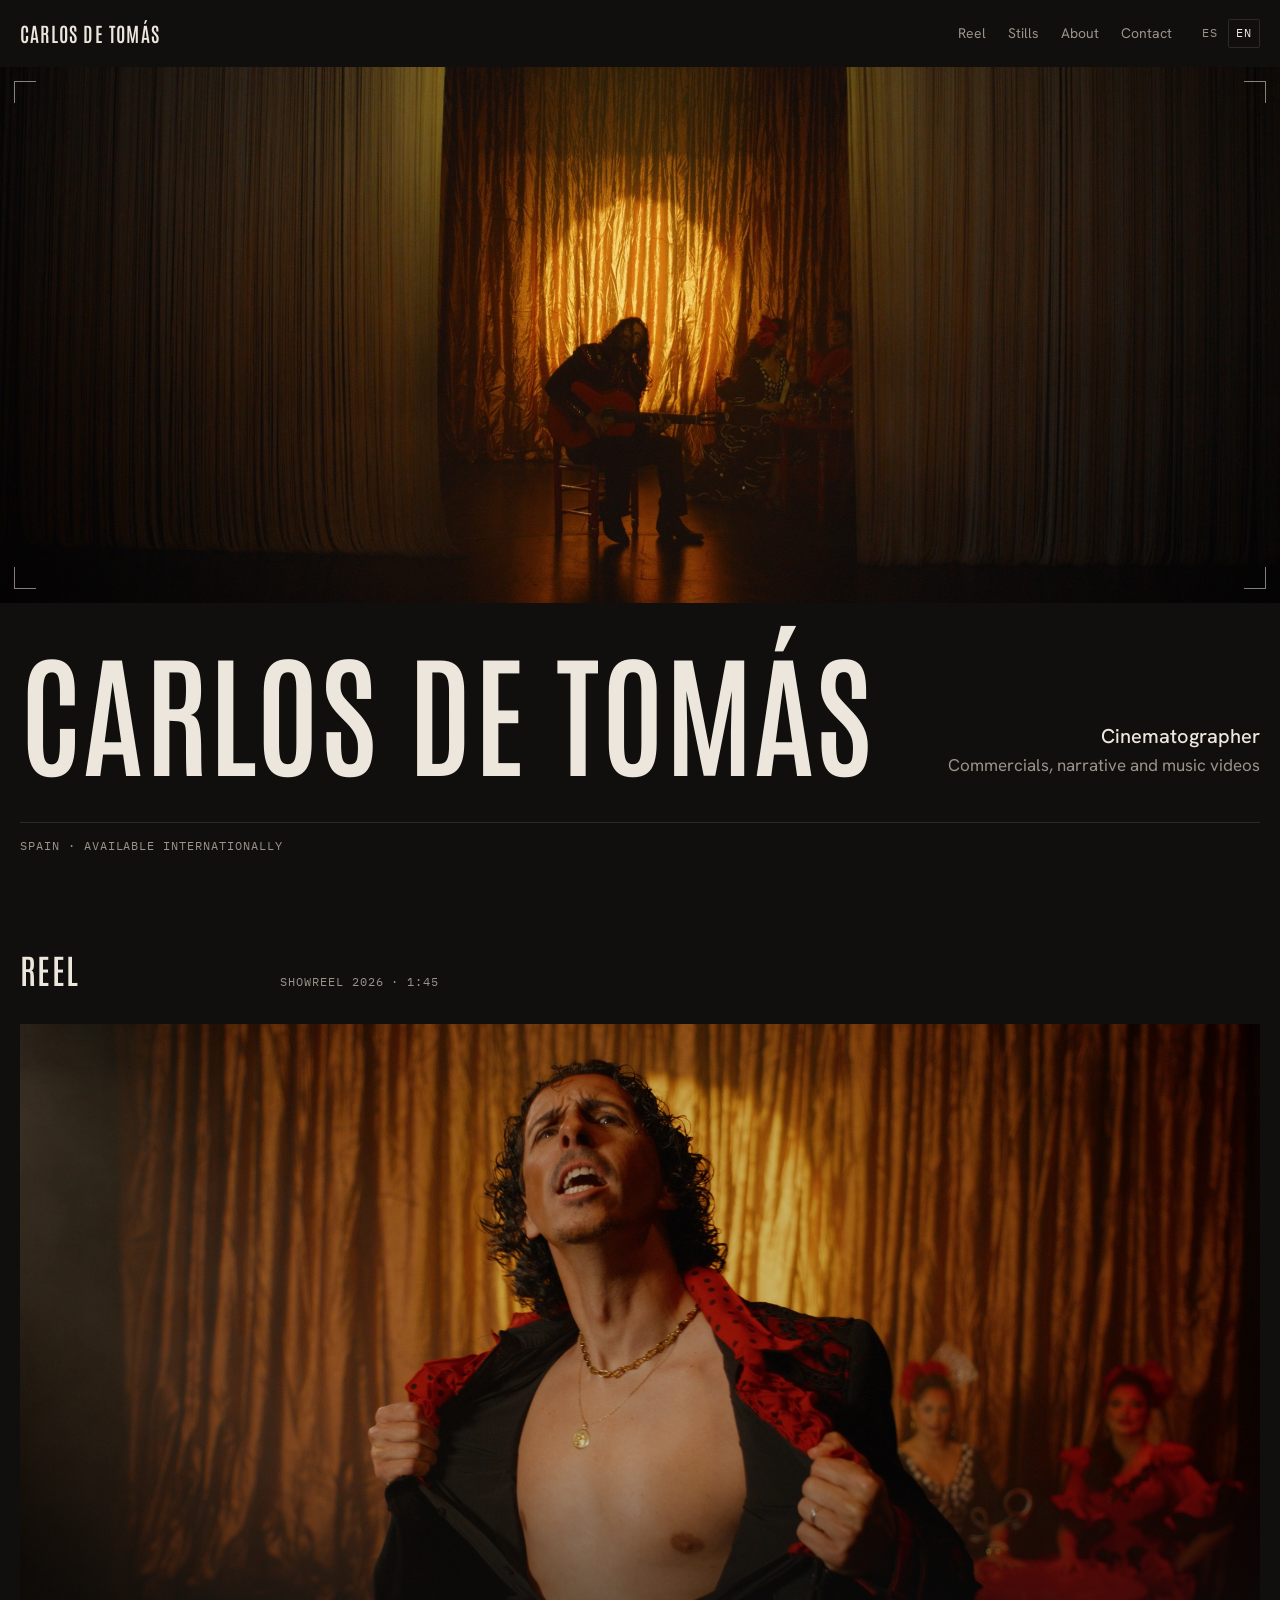
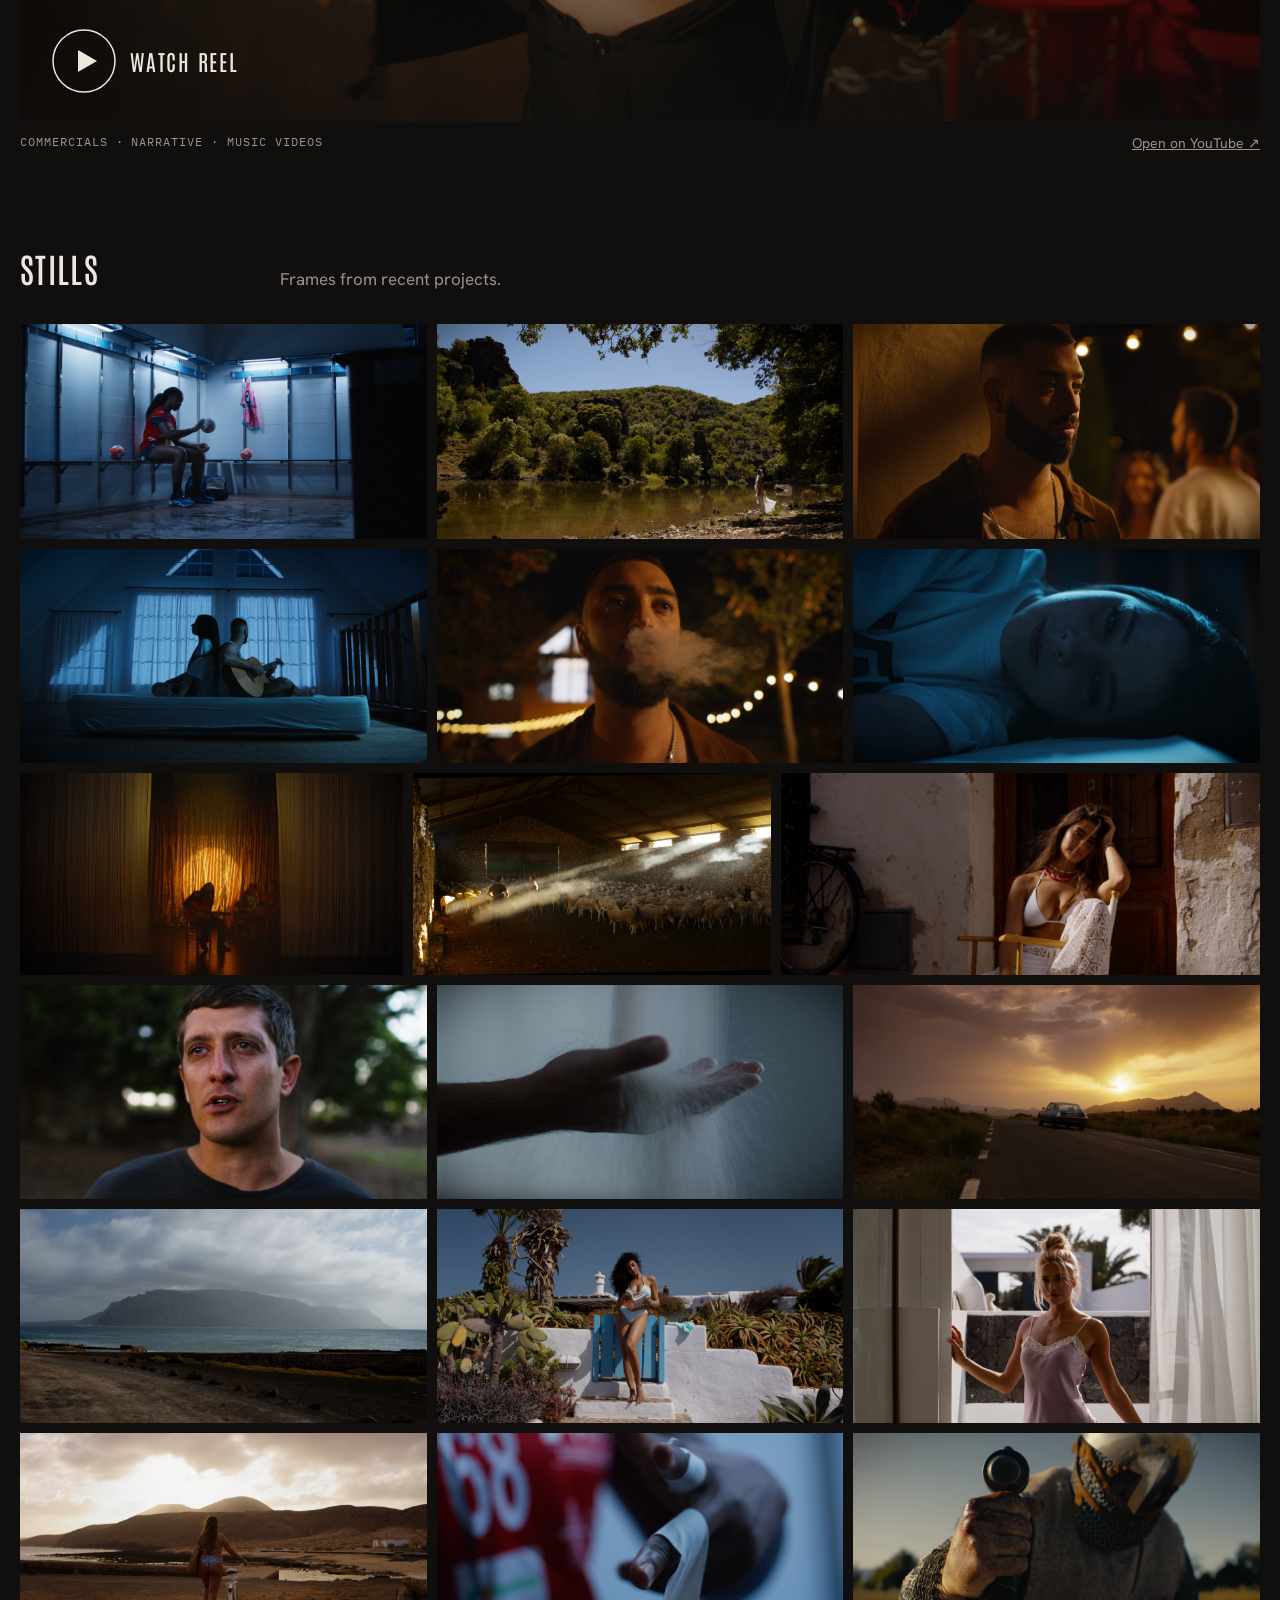
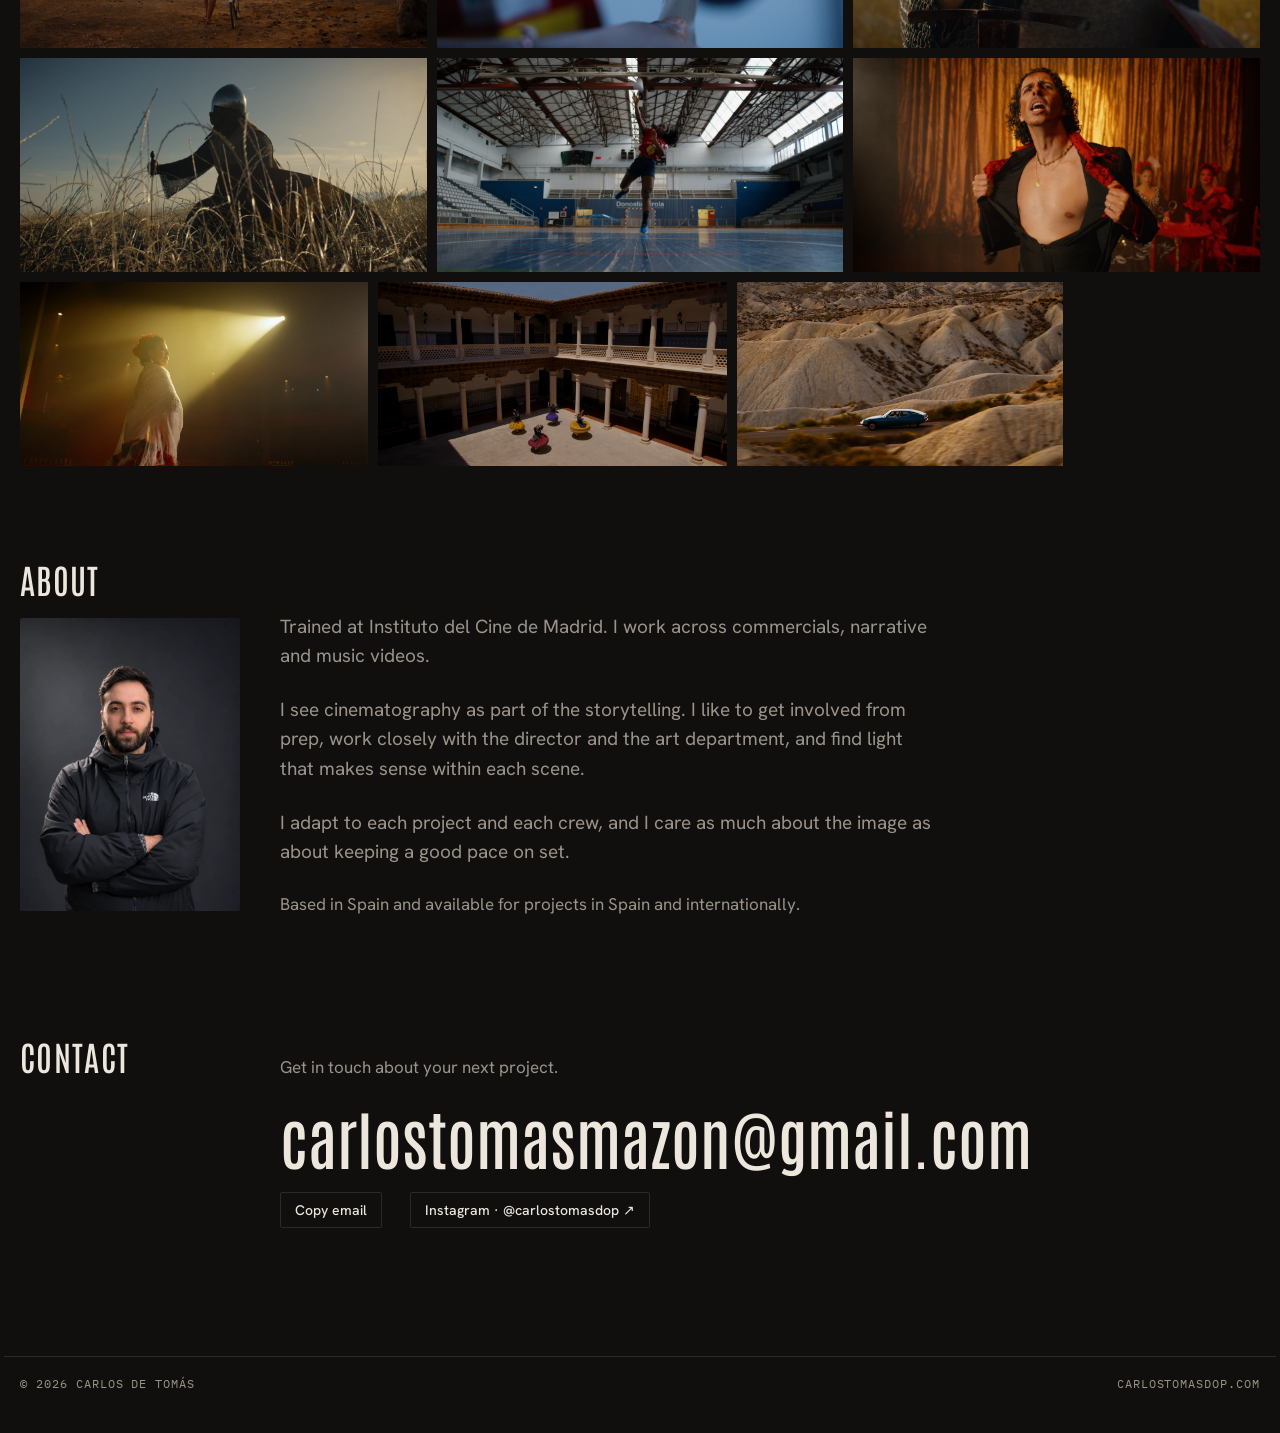
==== commit 15a2ce20: "Add files via upload" ====
--- a/index.html
+++ b/index.html
@@ -228,10 +228,15 @@
 .contact {
   display: grid; gap: 22px;
 }
-.portrait {
-  display: block; width: 100%; height: auto; margin-top: 22px;
-  border-radius: 2px;
-}
+.about { align-items: start; row-gap: 22px; }
+.portrait { display: block; width: 100%; height: auto; border-radius: 2px; }
+.about .portrait { grid-column: 1; grid-row: 2; }
+.about .about-text {
+  grid-column: 2; grid-row: 2; align-self: stretch;
+  display: flex; flex-direction: column; justify-content: space-between;
+  margin-block: -0.32em;
+}
+.about .about-text p:last-child { margin-bottom: 0; }
 .email {
   font-family: var(--display); font-weight: 500;
   font-size: clamp(28px, 5.4vw, 64px); line-height: 1.05;
@@ -271,7 +276,10 @@
   .hero-meta { grid-template-columns: minmax(0, 1fr); }
   .role { text-align: left; padding-bottom: 0; }
   .block-head { grid-template-columns: minmax(0, 1fr); }
-  .portrait { max-width: 280px; margin-top: 18px; }
+  .about { row-gap: 18px; }
+  .portrait { max-width: 280px; }
+  .about .portrait { grid-row: auto; }
+  .about .about-text { grid-column: 1; grid-row: auto; margin-block: 0; }
   section.block { padding-block: 64px 0; }
   .screen .ratio { left: 40px; top: 16px; }
   .framelines { inset: 10px; }
@@ -424,11 +432,9 @@
 
   <section class="block" id="sobre-mi">
     <div class="wrap">
-      <div class="block-head">
-        <div class="about-id">
-          <h2 data-es="Sobre mí" data-en="About">Sobre mí</h2>
-          <img class="portrait" src="assets/carlos.jpg" alt="Carlos de Tomás" width="1086" height="1448" loading="lazy">
-        </div>
+      <div class="block-head about">
+        <h2 data-es="Sobre mí" data-en="About">Sobre mí</h2>
+        <img class="portrait" src="assets/carlos.jpg" alt="Carlos de Tomás" width="1086" height="1448" loading="lazy">
         <div class="about-text">
           <p data-es="Formado en el Instituto del Cine de Madrid. Trabajo en publicidad, ficción y videoclip." data-en="Trained at Instituto del Cine de Madrid. I work across commercials, narrative and music videos.">Formado en el Instituto del Cine de Madrid. Trabajo en publicidad, ficción y videoclip.</p>
           <p data-es="Entiendo la fotografía como una parte más de la historia. Me gusta implicarme desde la preparación, trabajar de cerca con dirección y con el equipo de arte, y buscar una luz que tenga sentido dentro de cada escena." data-en="I see cinematography as part of the storytelling. I like to get involved from prep, work closely with the director and the art department, and find light that makes sense within each scene.">Entiendo la fotografía como una parte más de la historia. Me gusta implicarme desde la preparación, trabajar de cerca con dirección y con el equipo de arte, y buscar una luz que tenga sentido dentro de cada escena.</p>
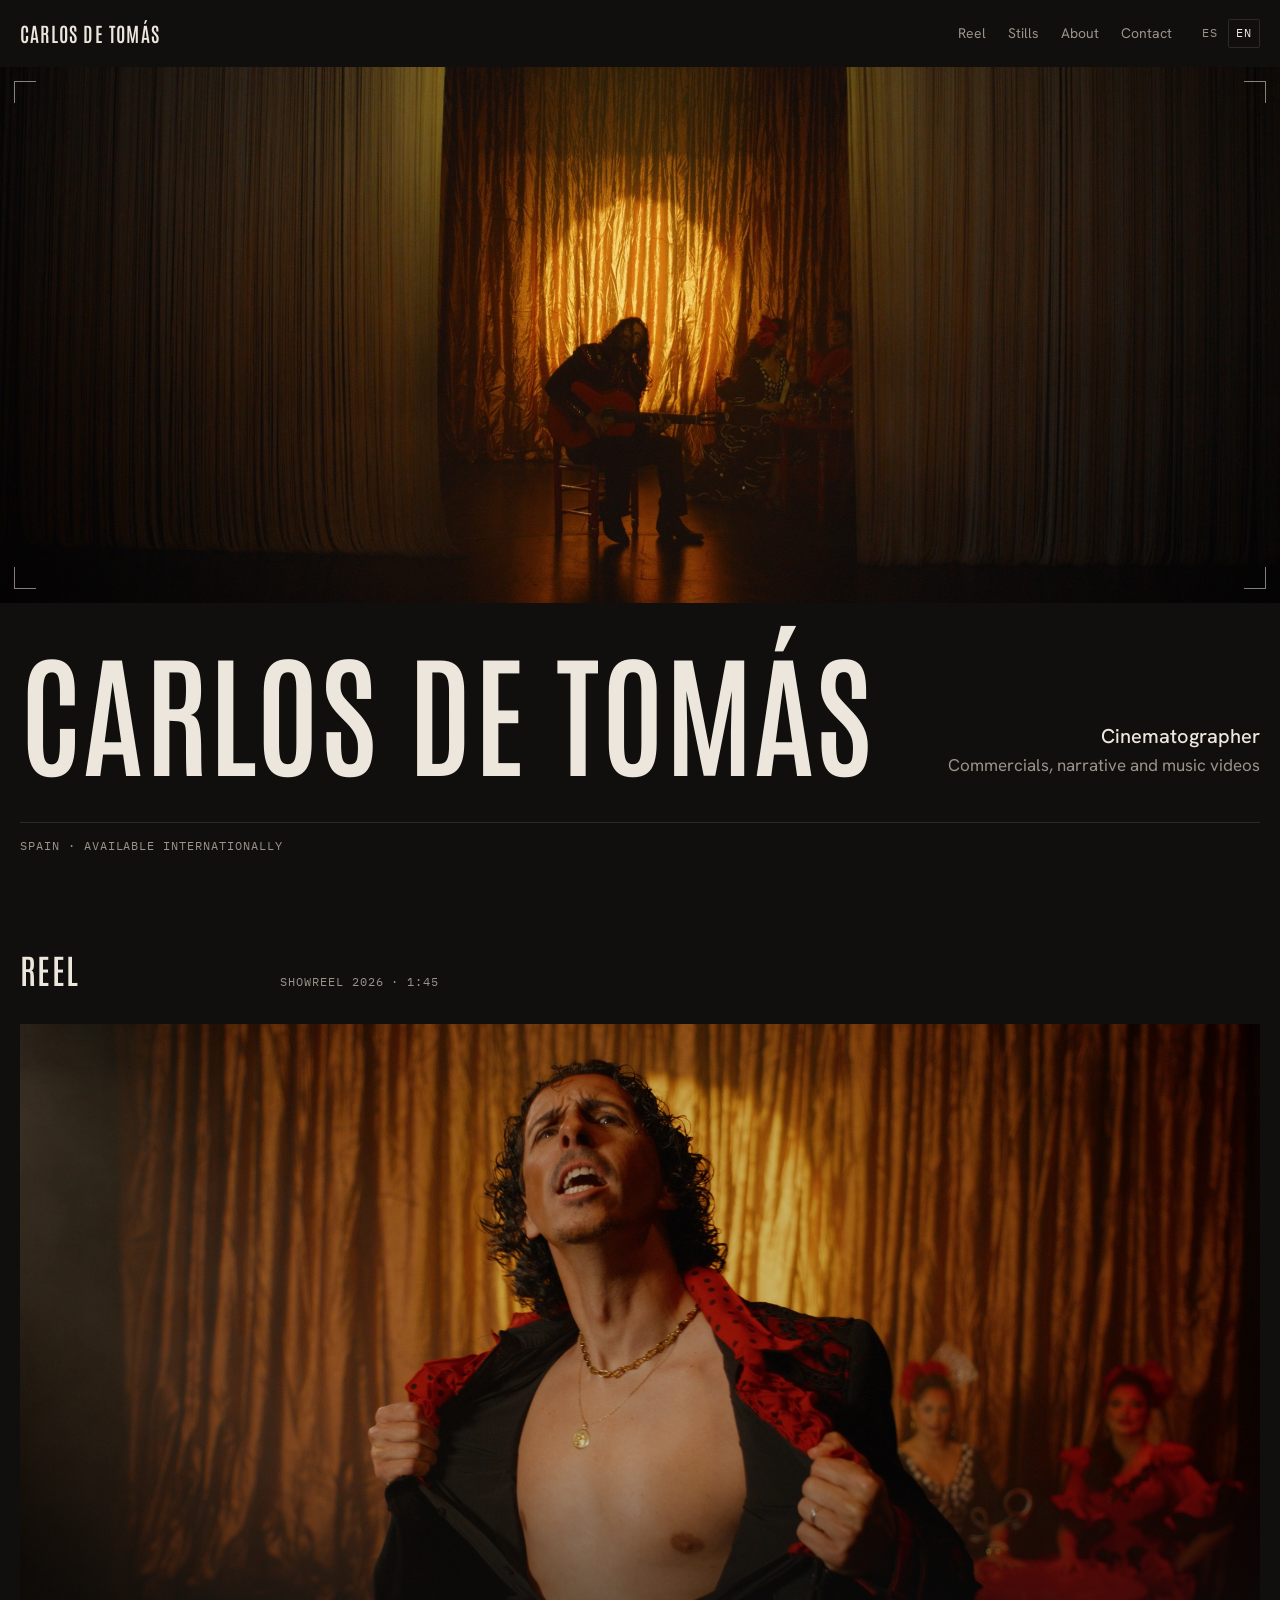
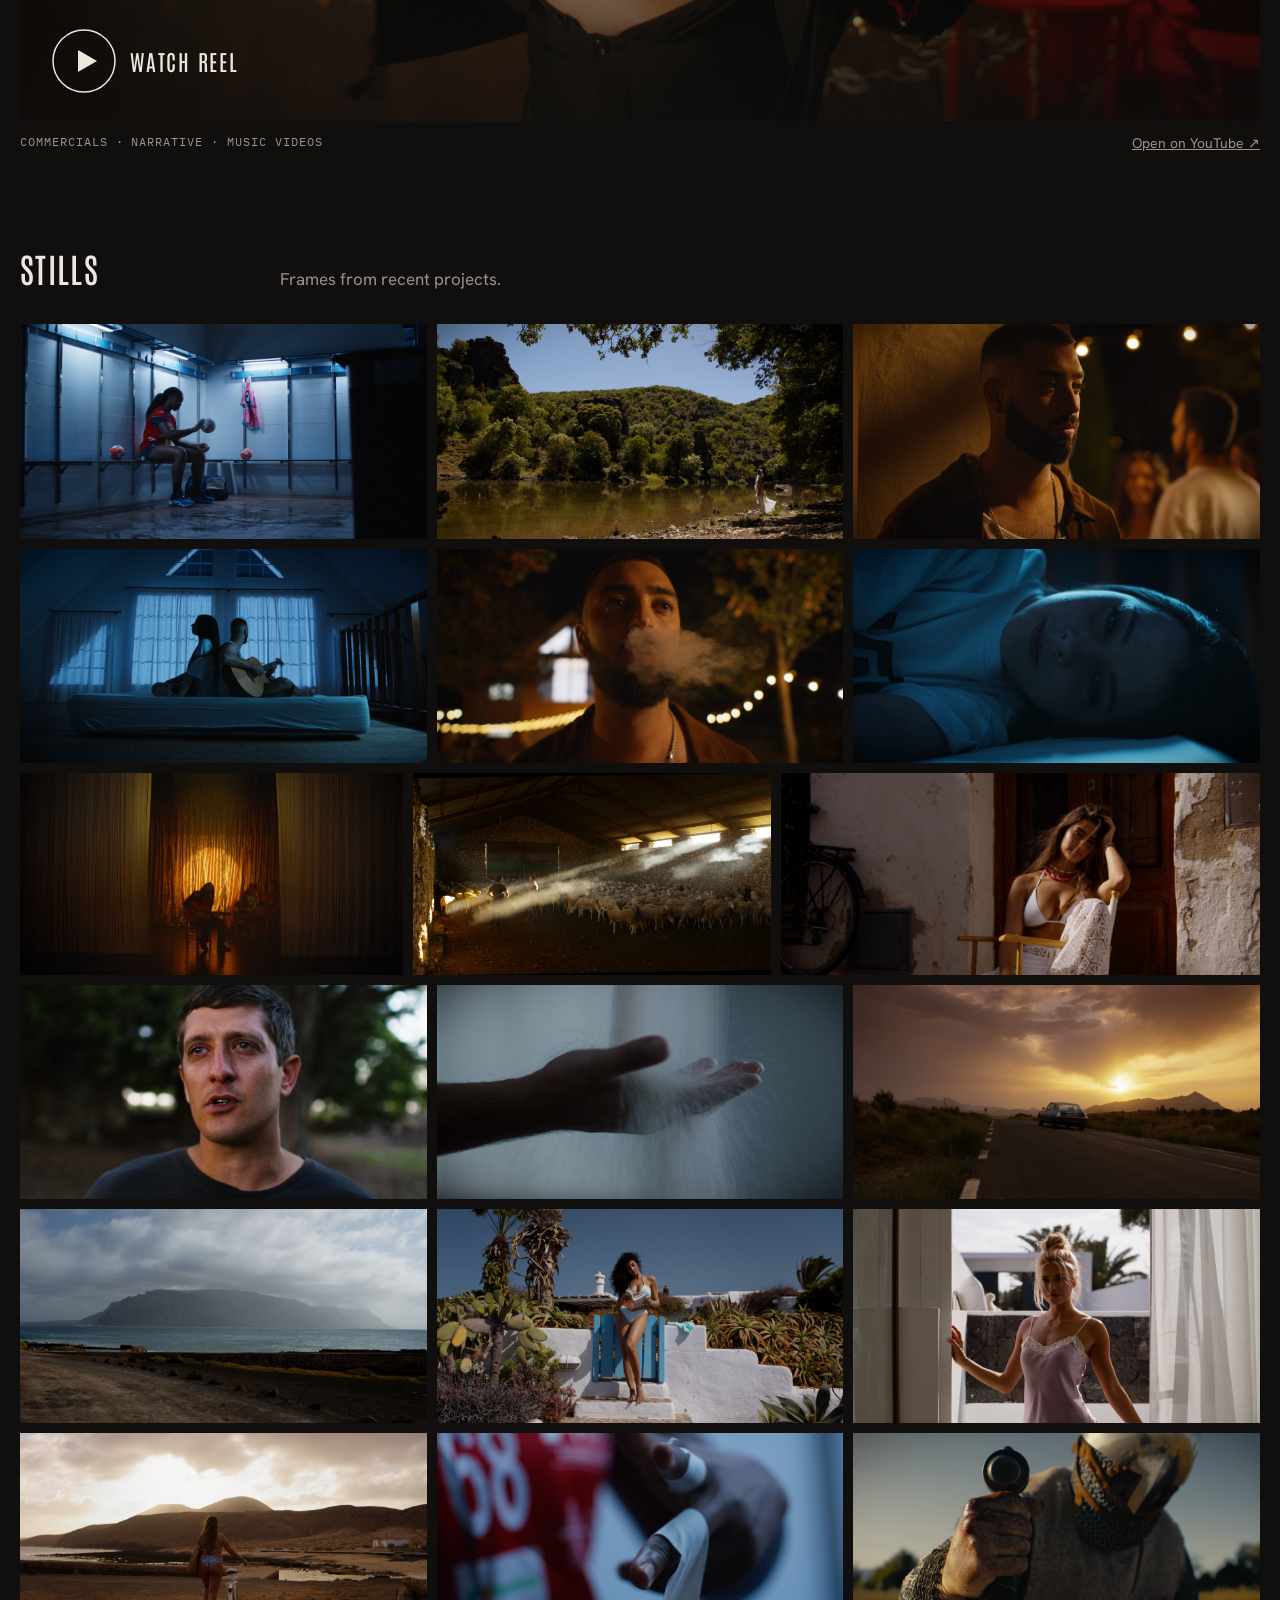
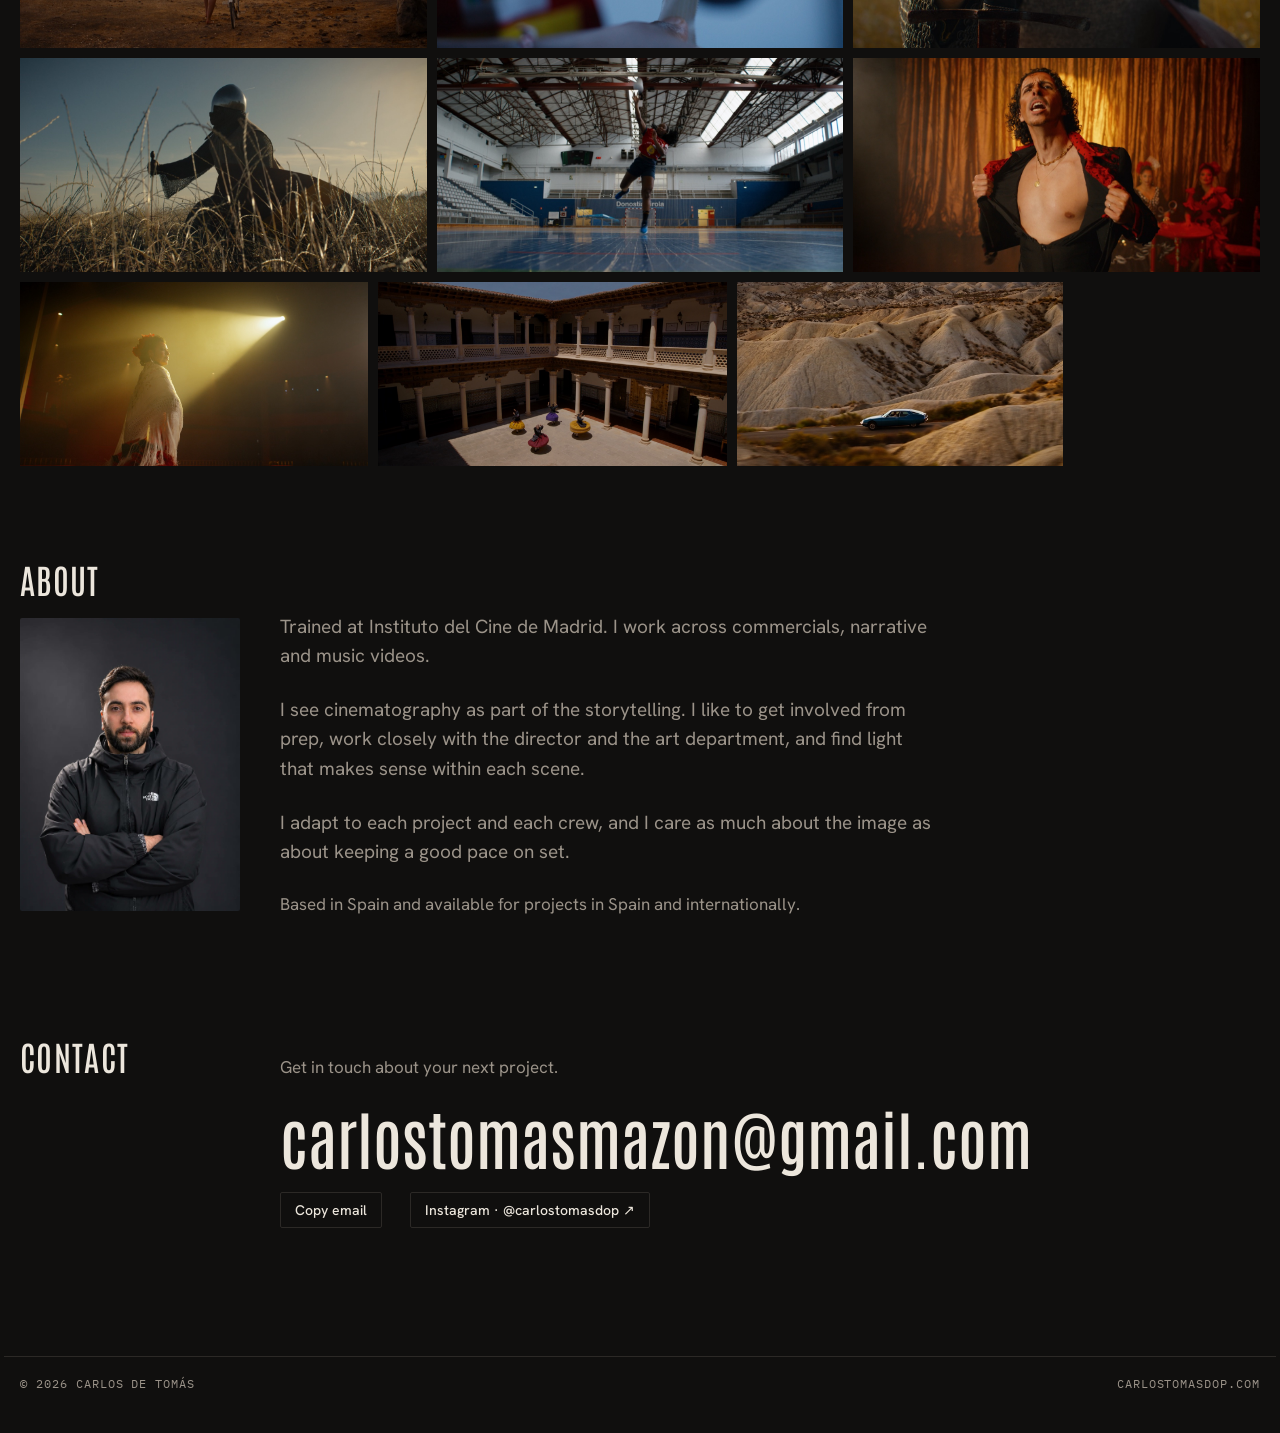
==== commit 9bf92f32: "Mejoras de la web: vídeo más ligero, versión en inglés, SEO y email protegido - Vídeo de portada rec" ====
--- a/index.html
+++ b/index.html
@@ -3,306 +3,61 @@
 <head>
 <meta charset="utf-8">
 <meta name="viewport" content="width=device-width, initial-scale=1, viewport-fit=cover">
-<title>Carlos de Tomás · Director de fotografía / Cinematographer</title>
-<meta name="description" content="Carlos de Tomás, director de fotografía. Publicidad, ficción y videoclip. Cinematographer based in Spain, available internationally.">
+<title>Carlos de Tomás · Director de fotografía</title>
+<meta name="description" content="Carlos de Tomás, director de fotografía en España. Publicidad, ficción y videoclip. Disponible para proyectos en España y en el extranjero.">
 <link rel="canonical" href="https://carlostomasdop.com/">
+<link rel="alternate" hreflang="es" href="https://carlostomasdop.com/">
+<link rel="alternate" hreflang="en" href="https://carlostomasdop.com/en/">
+<link rel="alternate" hreflang="x-default" href="https://carlostomasdop.com/">
 <meta property="og:type" content="website">
+<meta property="og:locale" content="es_ES">
+<meta property="og:locale:alternate" content="en_GB">
 <meta property="og:title" content="Carlos de Tomás · Director de fotografía">
-<meta property="og:description" content="Publicidad, ficción y videoclip. Cinematographer based in Spain.">
+<meta property="og:description" content="Publicidad, ficción y videoclip. Director de fotografía en España.">
 <meta property="og:url" content="https://carlostomasdop.com/">
 <meta property="og:image" content="https://carlostomasdop.com/assets/portada.jpg">
 <meta name="twitter:card" content="summary_large_image">
 <link rel="icon" href="data:image/svg+xml,%3Csvg xmlns='http://www.w3.org/2000/svg' viewBox='0 0 32 32'%3E%3Crect width='32' height='32' fill='%23100f0e'/%3E%3Cpath d='M5 11V5h6M21 5h6v6M27 21v6h-6M11 27H5v-6' fill='none' stroke='%23d9a35b' stroke-width='2'/%3E%3C/svg%3E">
-<style>*,*::before,*::after{box-sizing:border-box}body{margin:0}[hidden]{display:none!important}</style>
+<script>
+// Visitantes cuyo navegador no está en español (o que eligieron EN antes) van a /en/. Los buscadores se quedan aquí.
+(function () {
+  try {
+    if (/bot|crawl|spider|slurp|facebookexternalhit|whatsapp|preview/i.test(navigator.userAgent)) return;
+    var saved = localStorage.getItem("lang");
+    var browser = (navigator.language || "es").toLowerCase();
+    if (saved === "en" || (!saved && browser.indexOf("es") !== 0)) location.replace("/en/" + location.hash);
+  } catch (e) {}
+})();
+</script>
 <link rel="preconnect" href="https://fonts.googleapis.com">
 <link rel="preconnect" href="https://fonts.gstatic.com" crossorigin>
 <link rel="stylesheet" href="https://fonts.googleapis.com/css2?family=Antonio:wght@500;600&family=Hanken+Grotesk:wght@400;500;600&family=IBM+Plex+Mono:wght@400;500&display=swap">
-<style>
-/* Layout: a 2.39:1 projection window opens the page; below it, plain sections on a dark screening-room ground, with stills shown at their native aspect ratios. */
-:root {
-  --bg: #100f0e;
-  --surface: #191715;
-  --fg: #ece6dc;
-  --muted: #9b9389;
-  --line: #2c2926;
-  --tungsten: #d9a35b;
-  --display: "Antonio", "Arial Narrow", "Helvetica Neue", sans-serif;
-  --body: "Hanken Grotesk", "Helvetica Neue", Arial, sans-serif;
-  --mono: "IBM Plex Mono", ui-monospace, "SF Mono", Menlo, monospace;
-  --gutter-l: max(16px, env(safe-area-inset-left, 0px));
-  --gutter-r: max(16px, env(safe-area-inset-right, 0px));
-  --max: 1240px;
-  color-scheme: dark;
+<link rel="stylesheet" href="/assets/site.css">
+<script type="application/ld+json">
+{
+  "@context": "https://schema.org",
+  "@type": "Person",
+  "name": "Carlos de Tomás",
+  "jobTitle": "Director de fotografía",
+  "url": "https://carlostomasdop.com/",
+  "image": "https://carlostomasdop.com/assets/carlos.jpg",
+  "alumniOf": "Instituto del Cine de Madrid",
+  "address": { "@type": "PostalAddress", "addressCountry": "ES" },
+  "sameAs": ["https://www.instagram.com/carlostomasdop/", "https://www.youtube.com/watch?v=Uw_nsOB_RGY"]
 }
-html { scroll-behavior: smooth; }
-body {
-  background: var(--bg);
-  color: var(--fg);
-  font-family: var(--body);
-  font-size: 17px;
-  line-height: 1.55;
-  -webkit-font-smoothing: antialiased;
-}
-a { color: inherit; }
-img, video { max-width: 100%; display: block; }
-:focus-visible { outline: 2px solid var(--tungsten); outline-offset: 3px; }
-
-.wrap {
-  max-width: var(--max);
-  margin-inline: auto;
-  padding-left: var(--gutter-l);
-  padding-right: var(--gutter-r);
-  box-sizing: content-box;
-}
-.label {
-  font-family: var(--mono);
-  font-size: 12px;
-  letter-spacing: 0.08em;
-  text-transform: uppercase;
-  color: var(--muted);
-}
-
-/* Header */
-.top {
-  display: flex;
-  align-items: center;
-  justify-content: space-between;
-  gap: 16px;
-  padding-block: 18px;
-  flex-wrap: wrap;
-}
-.mark {
-  font-family: var(--display);
-  font-weight: 600;
-  font-size: 20px;
-  letter-spacing: 0.06em;
-  text-transform: uppercase;
-  text-decoration: none;
-}
-.nav { display: flex; align-items: center; gap: 22px; flex-wrap: wrap; }
-.nav a {
-  font-size: 14px;
-  text-decoration: none;
-  color: var(--muted);
-}
-.nav a:hover { color: var(--fg); }
-.lang { display: flex; gap: 2px; font-family: var(--mono); font-size: 12px; }
-.lang button {
-  background: none;
-  border: 1px solid transparent;
-  color: var(--muted);
-  font: inherit;
-  letter-spacing: 0.08em;
-  padding: 4px 7px;
-  cursor: pointer;
-  border-radius: 2px;
-}
-.lang button[aria-pressed="true"] { color: var(--fg); border-color: var(--line); }
-
-/* Hero: projection window */
-.screen {
-  position: relative;
-  width: 100%;
-  aspect-ratio: 2.39 / 1;
-  max-height: 78vh;
-  background: #000;
-  overflow: hidden;
-}
-.screen video { width: 100%; height: 100%; object-fit: cover; }
-.framelines { position: absolute; inset: 14px; pointer-events: none; }
-.framelines i {
-  position: absolute; width: 22px; height: 22px;
-  border-color: rgba(236, 230, 220, 0.55); border-style: solid; border-width: 0;
-}
-.framelines i:nth-child(1) { top: 0; left: 0; border-top-width: 1px; border-left-width: 1px; }
-.framelines i:nth-child(2) { top: 0; right: 0; border-top-width: 1px; border-right-width: 1px; }
-.framelines i:nth-child(3) { bottom: 0; left: 0; border-bottom-width: 1px; border-left-width: 1px; }
-.framelines i:nth-child(4) { bottom: 0; right: 0; border-bottom-width: 1px; border-right-width: 1px; }
-.screen .ratio {
-  position: absolute; top: 18px; left: 46px;
-  font-family: var(--mono); font-size: 11px; letter-spacing: 0.1em;
-  color: rgba(236, 230, 220, 0.7);
-}
-.hero-meta {
-  display: grid;
-  grid-template-columns: minmax(0, 1fr) auto;
-  align-items: end;
-  gap: 24px 48px;
-  padding-block: 28px 8px;
-}
-.name {
-  font-family: var(--display);
-  font-weight: 600;
-  text-transform: uppercase;
-  font-size: clamp(54px, 10.5vw, 150px);
-  line-height: 1.16;
-  letter-spacing: 0.01em;
-  margin: 0;
-  text-wrap: balance;
-}
-.role { text-align: right; padding-bottom: 8px; }
-.role p { margin: 0; }
-.role .title { font-size: 20px; font-weight: 500; }
-.role .sub { color: var(--muted); }
-.spec {
-  display: flex; flex-wrap: wrap; gap: 8px 28px;
-  border-top: 1px solid var(--line);
-  margin-top: 28px; padding-top: 14px;
-}
-.spec span b { color: var(--tungsten); font-weight: 500; }
-
-/* Sections */
-section.block { padding-block: 96px 0; }
-.block-head {
-  display: grid;
-  grid-template-columns: 220px minmax(0, 1fr);
-  gap: 16px 40px;
-  align-items: baseline;
-  margin-bottom: 32px;
-}
-.block-head h2 {
-  font-family: var(--display);
-  font-weight: 500;
-  text-transform: uppercase;
-  letter-spacing: 0.04em;
-  font-size: 34px;
-  line-height: 1;
-  margin: 0;
-}
-.block-head p { margin: 0; color: var(--muted); max-width: 60ch; }
-
-/* Reel */
-.reel {
-  position: relative;
-  display: block;
-  aspect-ratio: 16 / 9;
-  background: #000;
-  overflow: hidden;
-  text-decoration: none;
-}
-.reel img { width: 100%; height: 100%; object-fit: cover; opacity: 0.82; transition: opacity 0.3s, transform 0.6s; }
-.reel:hover img { opacity: 1; transform: scale(1.015); }
-.reel::after {
-  content: ""; position: absolute; inset: auto 0 0 0; height: 38%;
-  background: linear-gradient(to top, rgba(16, 15, 14, 0.7), rgba(16, 15, 14, 0));
-  pointer-events: none;
-}
-.reel.playing::after { display: none; }
-.reel .play {
-  position: absolute; left: clamp(16px, 3vw, 32px); bottom: clamp(14px, 2.6vw, 28px); z-index: 1;
-  display: flex; align-items: center; gap: 14px;
-  font-family: var(--display); font-weight: 500; text-transform: uppercase;
-  letter-spacing: 0.08em; font-size: 22px;
-}
-.reel .play svg { width: 64px; height: 64px; }
-.reel iframe { position: absolute; inset: 0; width: 100%; height: 100%; border: 0; }
-.reel-foot { display: flex; justify-content: space-between; gap: 16px; flex-wrap: wrap; margin-top: 12px; }
-.reel-foot a { color: var(--muted); font-size: 14px; }
-.reel-foot a:hover { color: var(--fg); }
-
-/* Stills: justified rows, each frame at its own aspect ratio */
-.grid { display: flex; flex-wrap: wrap; gap: 10px; }
-.grid::after { content: ""; flex-grow: 1000; }
-.still {
-  margin: 0;
-  flex-grow: calc(var(--r) * 100);
-  flex-basis: calc(var(--r) * 165px);
-  min-width: 0;
-  position: relative;
-}
-.still button {
-  display: block; width: 100%; padding: 0; border: 0; background: var(--surface); cursor: zoom-in;
-}
-.still img { width: 100%; height: auto; aspect-ratio: var(--r); object-fit: cover; }
-.still figcaption {
-  position: absolute; left: 8px; bottom: 8px;
-  font-family: var(--mono); font-size: 11px; letter-spacing: 0.08em;
-  color: var(--fg); background: rgba(16, 15, 14, 0.62);
-  padding: 2px 6px; border-radius: 2px; pointer-events: none;
-}
-
-/* About + contact */
-.about-text { max-width: 62ch; font-size: 19px; }
-.about-text p { margin: 0 0 14px; }
-.about-text .muted { color: var(--muted); font-size: 17px; }
-.contact {
-  display: grid; gap: 22px;
-}
-.about { align-items: start; row-gap: 22px; }
-.portrait { display: block; width: 100%; height: auto; border-radius: 2px; }
-.about .portrait { grid-column: 1; grid-row: 2; }
-.about .about-text {
-  grid-column: 2; grid-row: 2; align-self: stretch;
-  display: flex; flex-direction: column; justify-content: space-between;
-  margin-block: -0.32em;
-}
-.about .about-text p:last-child { margin-bottom: 0; }
-.email {
-  font-family: var(--display); font-weight: 500;
-  font-size: clamp(28px, 5.4vw, 64px); line-height: 1.05;
-  text-decoration: none; overflow-wrap: anywhere;
-}
-.email:hover { color: var(--tungsten); }
-.contact-row { display: flex; flex-wrap: wrap; gap: 12px 28px; align-items: center; }
-.btn {
-  font: 500 14px var(--body); color: var(--fg);
-  background: none; border: 1px solid var(--line); border-radius: 2px;
-  padding: 8px 14px; cursor: pointer; text-decoration: none;
-}
-.btn:hover { border-color: var(--muted); }
-footer { padding-block: 96px 40px; }
-footer .wrap { display: flex; justify-content: space-between; gap: 16px; flex-wrap: wrap; border-top: 1px solid var(--line); padding-top: 18px; }
-
-/* Lightbox */
-.lightbox {
-  position: fixed; inset: 0; z-index: 50;
-  background: var(--bg);
-  display: grid; grid-template-rows: auto minmax(0, 1fr) auto;
-  padding: calc(12px + env(safe-area-inset-top, 0px)) max(16px, env(safe-area-inset-right, 0px)) calc(12px + env(safe-area-inset-bottom, 0px)) max(16px, env(safe-area-inset-left, 0px));
-}
-.lb-bar { display: flex; justify-content: space-between; align-items: center; gap: 12px; }
-.lb-stage { display: flex; align-items: center; justify-content: center; min-height: 0; }
-.lb-stage img { max-height: 100%; max-width: 100%; object-fit: contain; }
-.lb-nav { display: flex; justify-content: center; gap: 12px; }
-.lb-btn {
-  background: none; border: 1px solid var(--line); color: var(--fg);
-  font: 500 14px var(--body); padding: 8px 14px; border-radius: 2px; cursor: pointer;
-}
-
-@media (max-width: 760px) {
-  body { font-size: 16px; }
-  .nav { gap: 14px; }
-  .nav a { font-size: 13px; }
-  .hero-meta { grid-template-columns: minmax(0, 1fr); }
-  .role { text-align: left; padding-bottom: 0; }
-  .block-head { grid-template-columns: minmax(0, 1fr); }
-  .about { row-gap: 18px; }
-  .portrait { max-width: 280px; }
-  .about .portrait { grid-row: auto; }
-  .about .about-text { grid-column: 1; grid-row: auto; margin-block: 0; }
-  section.block { padding-block: 64px 0; }
-  .screen .ratio { left: 40px; top: 16px; }
-  .framelines { inset: 10px; }
-  .reel .play svg { width: 48px; height: 48px; }
-  .reel .play { font-size: 18px; }
-}
-@media (prefers-reduced-motion: reduce) {
-  html { scroll-behavior: auto; }
-  .reel img { transition: none; }
-}
-</style>
+</script>
 </head>
 <body>
 <header class="wrap top">
   <a class="mark" href="#inicio">Carlos de Tomás</a>
   <nav class="nav" aria-label="Secciones">
-    <a href="#reel" data-es="Reel" data-en="Reel">Reel</a>
-    <a href="#fotogramas" data-es="Fotogramas" data-en="Stills">Fotogramas</a>
-    <a href="#sobre-mi" data-es="Sobre mí" data-en="About">Sobre mí</a>
-    <a href="#contacto" data-es="Contacto" data-en="Contact">Contacto</a>
+    <a href="#reel">Reel</a>
+    <a href="#fotogramas">Fotogramas</a>
+    <a href="#sobre-mi">Sobre mí</a>
+    <a href="#contacto">Contacto</a>
     <div class="lang" role="group" aria-label="Idioma / Language">
-      <button type="button" id="lang-es" data-lang="es" aria-pressed="true">ES</button>
-      <button type="button" id="lang-en" data-lang="en" aria-pressed="false">EN</button>
+      <a href="/" hreflang="es" lang="es" aria-current="true">ES</a>
+      <a href="/en/" hreflang="en" lang="en">EN</a>
     </div>
   </nav>
 </header>
@@ -310,19 +65,23 @@
 <main id="inicio">
   <section class="hero" aria-label="Carlos de Tomás">
     <div class="screen">
-      <video id="loop" src="assets/portada.mp4" poster="assets/portada.jpg" autoplay muted loop playsinline preload="auto" aria-hidden="true"></video>
+      <video id="loop" poster="/assets/portada.jpg" autoplay muted loop playsinline preload="auto" aria-hidden="true"></video>
+      <script>
+        // Pantallas estrechas reciben la versión ligera del vídeo (1280 px); el resto, la de 1920 px.
+        document.getElementById("loop").src = matchMedia("(max-width: 760px)").matches ? "/assets/portada-movil.mp4" : "/assets/portada.mp4";
+      </script>
       <div class="framelines" aria-hidden="true"><i></i><i></i><i></i><i></i></div>
     </div>
     <div class="wrap">
       <div class="hero-meta">
         <h1 class="name">Carlos de Tomás</h1>
         <div class="role">
-          <p class="title" data-es="Director de fotografía" data-en="Cinematographer">Director de fotografía</p>
-          <p class="sub" data-es="Publicidad, ficción y videoclip" data-en="Commercials, narrative and music videos">Publicidad, ficción y videoclip</p>
+          <p class="title">Director de fotografía</p>
+          <p class="sub">Publicidad, ficción y videoclip</p>
         </div>
       </div>
       <div class="spec label">
-        <span data-es="España · disponible internacionalmente" data-en="Spain · available internationally">España · disponible internacionalmente</span>
+        <span>España · disponible internacionalmente</span>
       </div>
     </div>
   </section>
@@ -334,15 +93,15 @@
         <p class="label">Showreel 2026 · 1:45</p>
       </div>
       <a class="reel" id="reel-player" href="https://www.youtube.com/watch?v=Uw_nsOB_RGY" target="_blank" rel="noopener">
-        <img src="assets/f2109-1200.jpg" srcset="assets/f2109-1200.jpg 1200w, assets/f2109.jpg 2400w" sizes="(max-width: 1272px) 100vw, 1240px" alt="" width="2400" height="1265">
+        <img src="/assets/f2109-1200.jpg" srcset="/assets/f2109-1200.jpg 1200w, /assets/f2109.jpg 2400w" sizes="(max-width: 1272px) 100vw, 1240px" alt="" width="2400" height="1265">
         <span class="play">
           <svg viewBox="0 0 64 64" aria-hidden="true"><circle cx="32" cy="32" r="31" fill="none" stroke="currentColor" stroke-width="1.5"/><path d="M26 21 L45 32 L26 43 Z" fill="currentColor"/></svg>
-          <span data-es="Ver reel" data-en="Watch reel">Ver reel</span>
+          <span>Ver reel</span>
         </span>
       </a>
       <div class="reel-foot">
-        <span class="label" data-es="Publicidad · Ficción · Videoclip" data-en="Commercials · Narrative · Music videos">Publicidad · Ficción · Videoclip</span>
-        <a href="https://www.youtube.com/watch?v=Uw_nsOB_RGY" target="_blank" rel="noopener" data-es="Abrir en YouTube ↗" data-en="Open on YouTube ↗">Abrir en YouTube ↗</a>
+        <span class="label">Publicidad · Ficción · Videoclip</span>
+        <a href="https://www.youtube.com/watch?v=Uw_nsOB_RGY" target="_blank" rel="noopener">Abrir en YouTube ↗</a>
       </div>
     </div>
   </section>
@@ -350,81 +109,81 @@
   <section class="block" id="fotogramas">
     <div class="wrap">
       <div class="block-head">
-        <h2 data-es="Fotogramas" data-en="Stills">Fotogramas</h2>
-        <p data-es="Fotogramas de proyectos recientes." data-en="Frames from recent projects.">Fotogramas de proyectos recientes.</p>
+        <h2>Fotogramas</h2>
+        <p>Fotogramas de proyectos recientes.</p>
       </div>
       <div class="grid" id="grid">
-        <figure class="still" style="--r:1.897" data-full="assets/m0017.jpg">
-          <button type="button"><img src="assets/m0017-1200.jpg" srcset="assets/m0017-1200.jpg 1200w, assets/m0017.jpg 2400w" sizes="(max-width: 760px) 100vw, 50vw" width="2400" height="1265" loading="lazy" decoding="async" alt="Jugadora sentada en un vestuario con luz fría" data-alt-es="Jugadora sentada en un vestuario con luz fría" data-alt-en="Player sitting in a locker room under cold light"></button>
-        </figure>
-        <figure class="still" style="--r:1.897" data-full="assets/m0296.jpg">
-          <button type="button"><img src="assets/m0296-1200.jpg" srcset="assets/m0296-1200.jpg 1200w, assets/m0296.jpg 2400w" sizes="(max-width: 760px) 100vw, 50vw" width="2400" height="1265" loading="lazy" decoding="async" alt="Río entre colinas arboladas" data-alt-es="Río entre colinas arboladas" data-alt-en="River among wooded hills"></button>
-        </figure>
-        <figure class="still" style="--r:1.897" data-full="assets/m0320.jpg">
-          <button type="button"><img src="assets/m0320-1200.jpg" srcset="assets/m0320-1200.jpg 1200w, assets/m0320.jpg 2400w" sizes="(max-width: 760px) 100vw, 50vw" width="2400" height="1265" loading="lazy" decoding="async" alt="Retrato nocturno con luces de fiesta" data-alt-es="Retrato nocturno con luces de fiesta" data-alt-en="Night portrait with party lights"></button>
-        </figure>
-        <figure class="still" style="--r:1.897" data-full="assets/m0382.jpg">
-          <button type="button"><img src="assets/m0382-1200.jpg" srcset="assets/m0382-1200.jpg 1200w, assets/m0382.jpg 2400w" sizes="(max-width: 760px) 100vw, 50vw" width="2400" height="1265" loading="lazy" decoding="async" alt="Pareja en una buhardilla con luz de luna" data-alt-es="Pareja en una buhardilla con luz de luna" data-alt-en="Couple in an attic room in moonlight"></button>
-        </figure>
-        <figure class="still" style="--r:1.897" data-full="assets/m0429.jpg">
-          <button type="button"><img src="assets/m0429-1200.jpg" srcset="assets/m0429-1200.jpg 1200w, assets/m0429.jpg 2400w" sizes="(max-width: 760px) 100vw, 50vw" width="2400" height="1265" loading="lazy" decoding="async" alt="Hombre exhalando humo bajo luces de feria" data-alt-es="Hombre exhalando humo bajo luces de feria" data-alt-en="Man exhaling smoke under string lights"></button>
-        </figure>
-        <figure class="still" style="--r:1.897" data-full="assets/m0521.jpg">
-          <button type="button"><img src="assets/m0521-1200.jpg" srcset="assets/m0521-1200.jpg 1200w, assets/m0521.jpg 2400w" sizes="(max-width: 760px) 100vw, 50vw" width="2400" height="1265" loading="lazy" decoding="async" alt="Mujer dormida en luz azul nocturna" data-alt-es="Mujer dormida en luz azul nocturna" data-alt-en="Woman asleep in blue night light"></button>
-        </figure>
-        <figure class="still" style="--r:1.897" data-full="assets/m0582.jpg">
-          <button type="button"><img src="assets/m0582-1200.jpg" srcset="assets/m0582-1200.jpg 1200w, assets/m0582.jpg 2400w" sizes="(max-width: 760px) 100vw, 50vw" width="2400" height="1265" loading="lazy" decoding="async" alt="Músico a contraluz en un escenario entre cortinas" data-alt-es="Músico a contraluz en un escenario entre cortinas" data-alt-en="Musician backlit on stage between curtains"></button>
-        </figure>
-        <figure class="still" style="--r:1.778" data-full="assets/m0633.jpg">
-          <button type="button"><img src="assets/m0633-1200.jpg" srcset="assets/m0633-1200.jpg 1200w, assets/m0633.jpg 2400w" sizes="(max-width: 760px) 100vw, 50vw" width="2400" height="1350" loading="lazy" decoding="async" alt="Rayos de luz en un establo con ovejas" data-alt-es="Rayos de luz en un establo con ovejas" data-alt-en="Shafts of light in a sheep barn"></button>
-        </figure>
-        <figure class="still" style="--r:2.372" data-full="assets/m0812.jpg">
-          <button type="button"><img src="assets/m0812-1200.jpg" srcset="assets/m0812-1200.jpg 1200w, assets/m0812.jpg 2400w" sizes="(max-width: 760px) 100vw, 50vw" width="2400" height="1012" loading="lazy" decoding="async" alt="Mujer en el portal de una casa de pueblo" data-alt-es="Mujer en el portal de una casa de pueblo" data-alt-en="Woman in a village doorway"></button>
-        </figure>
-        <figure class="still" style="--r:1.897" data-full="assets/m0693.jpg">
-          <button type="button"><img src="assets/m0693-1200.jpg" srcset="assets/m0693-1200.jpg 1200w, assets/m0693.jpg 2400w" sizes="(max-width: 760px) 100vw, 50vw" width="2400" height="1265" loading="lazy" decoding="async" alt="Primer plano de un hombre al atardecer" data-alt-es="Primer plano de un hombre al atardecer" data-alt-en="Close-up of a man at dusk"></button>
-        </figure>
-        <figure class="still" style="--r:1.897" data-full="assets/m0919.jpg">
-          <button type="button"><img src="assets/m0919-1200.jpg" srcset="assets/m0919-1200.jpg 1200w, assets/m0919.jpg 2400w" sizes="(max-width: 760px) 100vw, 50vw" width="2400" height="1265" loading="lazy" decoding="async" alt="Arena cayendo de una mano" data-alt-es="Arena cayendo de una mano" data-alt-en="Sand falling from a hand"></button>
-        </figure>
-        <figure class="still" style="--r:1.897" data-full="assets/m0976.jpg">
-          <button type="button"><img src="assets/m0976-1200.jpg" srcset="assets/m0976-1200.jpg 1200w, assets/m0976.jpg 2400w" sizes="(max-width: 760px) 100vw, 50vw" width="2400" height="1265" loading="lazy" decoding="async" alt="Coche en una carretera al atardecer" data-alt-es="Coche en una carretera al atardecer" data-alt-en="Car on a road at sunset"></button>
-        </figure>
-        <figure class="still" style="--r:1.897" data-full="assets/m1215.jpg">
-          <button type="button"><img src="assets/m1215-1200.jpg" srcset="assets/m1215-1200.jpg 1200w, assets/m1215.jpg 2400w" sizes="(max-width: 760px) 100vw, 50vw" width="2400" height="1265" loading="lazy" decoding="async" alt="Isla bajo un cielo nublado" data-alt-es="Isla bajo un cielo nublado" data-alt-en="Island under a cloudy sky"></button>
-        </figure>
-        <figure class="still" style="--r:1.897" data-full="assets/m1267.jpg">
-          <button type="button"><img src="assets/m1267-1200.jpg" srcset="assets/m1267-1200.jpg 1200w, assets/m1267.jpg 2400w" sizes="(max-width: 760px) 100vw, 50vw" width="2400" height="1265" loading="lazy" decoding="async" alt="Mujer junto a una verja azul entre cactus" data-alt-es="Mujer junto a una verja azul entre cactus" data-alt-en="Woman by a blue gate among cacti"></button>
-        </figure>
-        <figure class="still" style="--r:1.897" data-full="assets/m1378.jpg">
-          <button type="button"><img src="assets/m1378-1200.jpg" srcset="assets/m1378-1200.jpg 1200w, assets/m1378.jpg 2400w" sizes="(max-width: 760px) 100vw, 50vw" width="2400" height="1265" loading="lazy" decoding="async" alt="Mujer en la puerta de una casa blanca" data-alt-es="Mujer en la puerta de una casa blanca" data-alt-en="Woman in the doorway of a white house"></button>
-        </figure>
-        <figure class="still" style="--r:1.897" data-full="assets/m1508.jpg">
-          <button type="button"><img src="assets/m1508-1200.jpg" srcset="assets/m1508-1200.jpg 1200w, assets/m1508.jpg 2400w" sizes="(max-width: 760px) 100vw, 50vw" width="2400" height="1265" loading="lazy" decoding="async" alt="Mujer con bicicleta al atardecer" data-alt-es="Mujer con bicicleta al atardecer" data-alt-en="Woman with a bicycle at sunset"></button>
-        </figure>
-        <figure class="still" style="--r:1.897" data-full="assets/m1588.jpg">
-          <button type="button"><img src="assets/m1588-1200.jpg" srcset="assets/m1588-1200.jpg 1200w, assets/m1588.jpg 2400w" sizes="(max-width: 760px) 100vw, 50vw" width="2400" height="1265" loading="lazy" decoding="async" alt="Manos vendándose los dedos" data-alt-es="Manos vendándose los dedos" data-alt-en="Hands taping fingers"></button>
-        </figure>
-        <figure class="still" style="--r:1.897" data-full="assets/m1773.jpg">
-          <button type="button"><img src="assets/m1773-1200.jpg" srcset="assets/m1773-1200.jpg 1200w, assets/m1773.jpg 2400w" sizes="(max-width: 760px) 100vw, 50vw" width="2400" height="1265" loading="lazy" decoding="async" alt="Caballero empuñando una espada" data-alt-es="Caballero empuñando una espada" data-alt-en="Knight holding a sword"></button>
-        </figure>
-        <figure class="still" style="--r:1.897" data-full="assets/m1837.jpg">
-          <button type="button"><img src="assets/m1837-1200.jpg" srcset="assets/m1837-1200.jpg 1200w, assets/m1837.jpg 2400w" sizes="(max-width: 760px) 100vw, 50vw" width="2400" height="1265" loading="lazy" decoding="async" alt="Caballero en un campo de hierba alta" data-alt-es="Caballero en un campo de hierba alta" data-alt-en="Knight in a field of tall grass"></button>
-        </figure>
-        <figure class="still" style="--r:1.897" data-full="assets/m2007.jpg">
-          <button type="button"><img src="assets/m2007-1200.jpg" srcset="assets/m2007-1200.jpg 1200w, assets/m2007.jpg 2400w" sizes="(max-width: 760px) 100vw, 50vw" width="2400" height="1265" loading="lazy" decoding="async" alt="Jugadora saltando en un pabellón" data-alt-es="Jugadora saltando en un pabellón" data-alt-en="Player jumping in a sports hall"></button>
-        </figure>
-        <figure class="still" style="--r:1.897" data-full="assets/m2107.jpg">
-          <button type="button"><img src="assets/m2107-1200.jpg" srcset="assets/m2107-1200.jpg 1200w, assets/m2107.jpg 2400w" sizes="(max-width: 760px) 100vw, 50vw" width="2400" height="1265" loading="lazy" decoding="async" alt="Cantante abriéndose la camisa en un cabaret" data-alt-es="Cantante abriéndose la camisa en un cabaret" data-alt-en="Cabaret singer tearing open his shirt"></button>
-        </figure>
-        <figure class="still" style="--r:1.897" data-full="assets/m2175.jpg">
-          <button type="button"><img src="assets/m2175-1200.jpg" srcset="assets/m2175-1200.jpg 1200w, assets/m2175.jpg 2400w" sizes="(max-width: 760px) 100vw, 50vw" width="2400" height="1265" loading="lazy" decoding="async" alt="Bailaora a contraluz bajo un foco" data-alt-es="Bailaora a contraluz bajo un foco" data-alt-en="Flamenco dancer backlit by a spotlight"></button>
-        </figure>
-        <figure class="still" style="--r:1.897" data-full="assets/m2210.jpg">
-          <button type="button"><img src="assets/m2210-1200.jpg" srcset="assets/m2210-1200.jpg 1200w, assets/m2210.jpg 2400w" sizes="(max-width: 760px) 100vw, 50vw" width="2400" height="1265" loading="lazy" decoding="async" alt="Patio con bailaoras visto desde arriba" data-alt-es="Patio con bailaoras visto desde arriba" data-alt-en="Courtyard with dancers seen from above"></button>
-        </figure>
-        <figure class="still" style="--r:1.778" data-full="assets/m2267.jpg">
-          <button type="button"><img src="assets/m2267-1200.jpg" srcset="assets/m2267-1200.jpg 1200w, assets/m2267.jpg 2400w" sizes="(max-width: 760px) 100vw, 50vw" width="2400" height="1350" loading="lazy" decoding="async" alt="Coche entre cárcavas, plano aéreo" data-alt-es="Coche entre cárcavas, plano aéreo" data-alt-en="Car among badlands, aerial shot"></button>
+        <figure class="still" style="--r:1.897" data-full="/assets/m0017.jpg">
+          <button type="button"><img src="/assets/m0017-1200.jpg" srcset="/assets/m0017-1200.jpg 1200w, /assets/m0017.jpg 2400w" sizes="(max-width: 760px) 100vw, 50vw" width="2400" height="1265" loading="lazy" decoding="async" alt="Jugadora sentada en un vestuario con luz fría"></button>
+        </figure>
+        <figure class="still" style="--r:1.897" data-full="/assets/m0296.jpg">
+          <button type="button"><img src="/assets/m0296-1200.jpg" srcset="/assets/m0296-1200.jpg 1200w, /assets/m0296.jpg 2400w" sizes="(max-width: 760px) 100vw, 50vw" width="2400" height="1265" loading="lazy" decoding="async" alt="Río entre colinas arboladas"></button>
+        </figure>
+        <figure class="still" style="--r:1.897" data-full="/assets/m0320.jpg">
+          <button type="button"><img src="/assets/m0320-1200.jpg" srcset="/assets/m0320-1200.jpg 1200w, /assets/m0320.jpg 2400w" sizes="(max-width: 760px) 100vw, 50vw" width="2400" height="1265" loading="lazy" decoding="async" alt="Retrato nocturno con luces de fiesta"></button>
+        </figure>
+        <figure class="still" style="--r:1.897" data-full="/assets/m0382.jpg">
+          <button type="button"><img src="/assets/m0382-1200.jpg" srcset="/assets/m0382-1200.jpg 1200w, /assets/m0382.jpg 2400w" sizes="(max-width: 760px) 100vw, 50vw" width="2400" height="1265" loading="lazy" decoding="async" alt="Pareja en una buhardilla con luz de luna"></button>
+        </figure>
+        <figure class="still" style="--r:1.897" data-full="/assets/m0429.jpg">
+          <button type="button"><img src="/assets/m0429-1200.jpg" srcset="/assets/m0429-1200.jpg 1200w, /assets/m0429.jpg 2400w" sizes="(max-width: 760px) 100vw, 50vw" width="2400" height="1265" loading="lazy" decoding="async" alt="Hombre exhalando humo bajo luces de feria"></button>
+        </figure>
+        <figure class="still" style="--r:1.897" data-full="/assets/m0521.jpg">
+          <button type="button"><img src="/assets/m0521-1200.jpg" srcset="/assets/m0521-1200.jpg 1200w, /assets/m0521.jpg 2400w" sizes="(max-width: 760px) 100vw, 50vw" width="2400" height="1265" loading="lazy" decoding="async" alt="Mujer dormida en luz azul nocturna"></button>
+        </figure>
+        <figure class="still" style="--r:1.897" data-full="/assets/m0582.jpg">
+          <button type="button"><img src="/assets/m0582-1200.jpg" srcset="/assets/m0582-1200.jpg 1200w, /assets/m0582.jpg 2400w" sizes="(max-width: 760px) 100vw, 50vw" width="2400" height="1265" loading="lazy" decoding="async" alt="Músico a contraluz en un escenario entre cortinas"></button>
+        </figure>
+        <figure class="still" style="--r:1.778" data-full="/assets/m0633.jpg">
+          <button type="button"><img src="/assets/m0633-1200.jpg" srcset="/assets/m0633-1200.jpg 1200w, /assets/m0633.jpg 2400w" sizes="(max-width: 760px) 100vw, 50vw" width="2400" height="1350" loading="lazy" decoding="async" alt="Rayos de luz en un establo con ovejas"></button>
+        </figure>
+        <figure class="still" style="--r:2.372" data-full="/assets/m0812.jpg">
+          <button type="button"><img src="/assets/m0812-1200.jpg" srcset="/assets/m0812-1200.jpg 1200w, /assets/m0812.jpg 2400w" sizes="(max-width: 760px) 100vw, 50vw" width="2400" height="1012" loading="lazy" decoding="async" alt="Mujer en el portal de una casa de pueblo"></button>
+        </figure>
+        <figure class="still" style="--r:1.897" data-full="/assets/m0693.jpg">
+          <button type="button"><img src="/assets/m0693-1200.jpg" srcset="/assets/m0693-1200.jpg 1200w, /assets/m0693.jpg 2400w" sizes="(max-width: 760px) 100vw, 50vw" width="2400" height="1265" loading="lazy" decoding="async" alt="Primer plano de un hombre al atardecer"></button>
+        </figure>
+        <figure class="still" style="--r:1.897" data-full="/assets/m0919.jpg">
+          <button type="button"><img src="/assets/m0919-1200.jpg" srcset="/assets/m0919-1200.jpg 1200w, /assets/m0919.jpg 2400w" sizes="(max-width: 760px) 100vw, 50vw" width="2400" height="1265" loading="lazy" decoding="async" alt="Arena cayendo de una mano"></button>
+        </figure>
+        <figure class="still" style="--r:1.897" data-full="/assets/m0976.jpg">
+          <button type="button"><img src="/assets/m0976-1200.jpg" srcset="/assets/m0976-1200.jpg 1200w, /assets/m0976.jpg 2400w" sizes="(max-width: 760px) 100vw, 50vw" width="2400" height="1265" loading="lazy" decoding="async" alt="Coche en una carretera al atardecer"></button>
+        </figure>
+        <figure class="still" style="--r:1.897" data-full="/assets/m1215.jpg">
+          <button type="button"><img src="/assets/m1215-1200.jpg" srcset="/assets/m1215-1200.jpg 1200w, /assets/m1215.jpg 2400w" sizes="(max-width: 760px) 100vw, 50vw" width="2400" height="1265" loading="lazy" decoding="async" alt="Isla bajo un cielo nublado"></button>
+        </figure>
+        <figure class="still" style="--r:1.897" data-full="/assets/m1267.jpg">
+          <button type="button"><img src="/assets/m1267-1200.jpg" srcset="/assets/m1267-1200.jpg 1200w, /assets/m1267.jpg 2400w" sizes="(max-width: 760px) 100vw, 50vw" width="2400" height="1265" loading="lazy" decoding="async" alt="Mujer junto a una verja azul entre cactus"></button>
+        </figure>
+        <figure class="still" style="--r:1.897" data-full="/assets/m1378.jpg">
+          <button type="button"><img src="/assets/m1378-1200.jpg" srcset="/assets/m1378-1200.jpg 1200w, /assets/m1378.jpg 2400w" sizes="(max-width: 760px) 100vw, 50vw" width="2400" height="1265" loading="lazy" decoding="async" alt="Mujer en la puerta de una casa blanca"></button>
+        </figure>
+        <figure class="still" style="--r:1.897" data-full="/assets/m1508.jpg">
+          <button type="button"><img src="/assets/m1508-1200.jpg" srcset="/assets/m1508-1200.jpg 1200w, /assets/m1508.jpg 2400w" sizes="(max-width: 760px) 100vw, 50vw" width="2400" height="1265" loading="lazy" decoding="async" alt="Mujer con bicicleta al atardecer"></button>
+        </figure>
+        <figure class="still" style="--r:1.897" data-full="/assets/m1588.jpg">
+          <button type="button"><img src="/assets/m1588-1200.jpg" srcset="/assets/m1588-1200.jpg 1200w, /assets/m1588.jpg 2400w" sizes="(max-width: 760px) 100vw, 50vw" width="2400" height="1265" loading="lazy" decoding="async" alt="Manos vendándose los dedos"></button>
+        </figure>
+        <figure class="still" style="--r:1.897" data-full="/assets/m1773.jpg">
+          <button type="button"><img src="/assets/m1773-1200.jpg" srcset="/assets/m1773-1200.jpg 1200w, /assets/m1773.jpg 2400w" sizes="(max-width: 760px) 100vw, 50vw" width="2400" height="1265" loading="lazy" decoding="async" alt="Caballero empuñando una espada"></button>
+        </figure>
+        <figure class="still" style="--r:1.897" data-full="/assets/m1837.jpg">
+          <button type="button"><img src="/assets/m1837-1200.jpg" srcset="/assets/m1837-1200.jpg 1200w, /assets/m1837.jpg 2400w" sizes="(max-width: 760px) 100vw, 50vw" width="2400" height="1265" loading="lazy" decoding="async" alt="Caballero en un campo de hierba alta"></button>
+        </figure>
+        <figure class="still" style="--r:1.897" data-full="/assets/m2007.jpg">
+          <button type="button"><img src="/assets/m2007-1200.jpg" srcset="/assets/m2007-1200.jpg 1200w, /assets/m2007.jpg 2400w" sizes="(max-width: 760px) 100vw, 50vw" width="2400" height="1265" loading="lazy" decoding="async" alt="Jugadora saltando en un pabellón"></button>
+        </figure>
+        <figure class="still" style="--r:1.897" data-full="/assets/m2107.jpg">
+          <button type="button"><img src="/assets/m2107-1200.jpg" srcset="/assets/m2107-1200.jpg 1200w, /assets/m2107.jpg 2400w" sizes="(max-width: 760px) 100vw, 50vw" width="2400" height="1265" loading="lazy" decoding="async" alt="Cantante abriéndose la camisa en un cabaret"></button>
+        </figure>
+        <figure class="still" style="--r:1.897" data-full="/assets/m2175.jpg">
+          <button type="button"><img src="/assets/m2175-1200.jpg" srcset="/assets/m2175-1200.jpg 1200w, /assets/m2175.jpg 2400w" sizes="(max-width: 760px) 100vw, 50vw" width="2400" height="1265" loading="lazy" decoding="async" alt="Bailaora a contraluz bajo un foco"></button>
+        </figure>
+        <figure class="still" style="--r:1.897" data-full="/assets/m2210.jpg">
+          <button type="button"><img src="/assets/m2210-1200.jpg" srcset="/assets/m2210-1200.jpg 1200w, /assets/m2210.jpg 2400w" sizes="(max-width: 760px) 100vw, 50vw" width="2400" height="1265" loading="lazy" decoding="async" alt="Patio con bailaoras visto desde arriba"></button>
+        </figure>
+        <figure class="still" style="--r:1.778" data-full="/assets/m2267.jpg">
+          <button type="button"><img src="/assets/m2267-1200.jpg" srcset="/assets/m2267-1200.jpg 1200w, /assets/m2267.jpg 2400w" sizes="(max-width: 760px) 100vw, 50vw" width="2400" height="1350" loading="lazy" decoding="async" alt="Coche entre cárcavas, plano aéreo"></button>
         </figure>
       </div>
     </div>
@@ -433,13 +192,13 @@
   <section class="block" id="sobre-mi">
     <div class="wrap">
       <div class="block-head about">
-        <h2 data-es="Sobre mí" data-en="About">Sobre mí</h2>
-        <img class="portrait" src="assets/carlos.jpg" alt="Carlos de Tomás" width="1086" height="1448" loading="lazy">
+        <h2>Sobre mí</h2>
+        <img class="portrait" src="/assets/carlos.jpg" alt="Carlos de Tomás" width="1086" height="1448" loading="lazy">
         <div class="about-text">
-          <p data-es="Formado en el Instituto del Cine de Madrid. Trabajo en publicidad, ficción y videoclip." data-en="Trained at Instituto del Cine de Madrid. I work across commercials, narrative and music videos.">Formado en el Instituto del Cine de Madrid. Trabajo en publicidad, ficción y videoclip.</p>
-          <p data-es="Entiendo la fotografía como una parte más de la historia. Me gusta implicarme desde la preparación, trabajar de cerca con dirección y con el equipo de arte, y buscar una luz que tenga sentido dentro de cada escena." data-en="I see cinematography as part of the storytelling. I like to get involved from prep, work closely with the director and the art department, and find light that makes sense within each scene.">Entiendo la fotografía como una parte más de la historia. Me gusta implicarme desde la preparación, trabajar de cerca con dirección y con el equipo de arte, y buscar una luz que tenga sentido dentro de cada escena.</p>
-          <p data-es="Me adapto a cada proyecto y a cada equipo, y cuido tanto la imagen como el ritmo de trabajo en el set." data-en="I adapt to each project and each crew, and I care as much about the image as about keeping a good pace on set.">Me adapto a cada proyecto y a cada equipo, y cuido tanto la imagen como el ritmo de trabajo en el set.</p>
-          <p class="muted" data-es="Trabajo desde España y estoy disponible para proyectos aquí y en el extranjero." data-en="Based in Spain and available for projects in Spain and internationally.">Trabajo desde España y estoy disponible para proyectos aquí y en el extranjero.</p>
+          <p>Formado en el Instituto del Cine de Madrid. Trabajo en publicidad, ficción y videoclip.</p>
+          <p>Entiendo la fotografía como una parte más de la historia. Me gusta implicarme desde la preparación, trabajar de cerca con dirección y con el equipo de arte, y buscar una luz que tenga sentido dentro de cada escena.</p>
+          <p>Me adapto a cada proyecto y a cada equipo, y cuido tanto la imagen como el ritmo de trabajo en el set.</p>
+          <p class="muted">Trabajo desde España y estoy disponible para proyectos aquí y en el extranjero.</p>
         </div>
       </div>
     </div>
@@ -448,12 +207,12 @@
   <section class="block" id="contacto">
     <div class="wrap">
       <div class="block-head">
-        <h2 data-es="Contacto" data-en="Contact">Contacto</h2>
+        <h2>Contacto</h2>
         <div class="contact">
-          <p class="muted" style="margin:0;color:var(--muted)" data-es="Escríbeme para hablar de tu próximo proyecto." data-en="Get in touch about your next project.">Escríbeme para hablar de tu próximo proyecto.</p>
-          <a class="email" id="email" href="mailto:carlostomasmazon@gmail.com">carlostomasmazon@gmail.com</a>
+          <p class="muted">Escríbeme para hablar de tu próximo proyecto.</p>
+          <a class="email" id="email" href="#contacto" data-user="carlostomasmazon" data-domain="gmail.com">carlostomasmazon [arroba] gmail.com</a>
           <div class="contact-row">
-            <button type="button" class="btn" id="copy" data-es="Copiar email" data-en="Copy email">Copiar email</button>
+            <button type="button" class="btn" id="copy">Copiar email</button>
             <a class="btn" href="https://www.instagram.com/carlostomasdop/" target="_blank" rel="noopener">Instagram · @carlostomasdop ↗</a>
           </div>
         </div>
@@ -472,118 +231,15 @@
 <div class="lightbox" id="lightbox" hidden role="dialog" aria-modal="true" aria-label="Fotograma">
   <div class="lb-bar">
     <span class="label" id="lb-info"></span>
-    <button type="button" class="lb-btn" id="lb-close" data-es="Cerrar" data-en="Close">Cerrar</button>
+    <button type="button" class="lb-btn" id="lb-close">Cerrar</button>
   </div>
   <div class="lb-stage"><img id="lb-img" alt=""></div>
   <div class="lb-nav">
-    <button type="button" class="lb-btn" id="lb-prev" data-es="← Anterior" data-en="← Previous">← Anterior</button>
-    <button type="button" class="lb-btn" id="lb-next" data-es="Siguiente →" data-en="Next →">Siguiente →</button>
+    <button type="button" class="lb-btn" id="lb-prev">← Anterior</button>
+    <button type="button" class="lb-btn" id="lb-next">Siguiente →</button>
   </div>
 </div>
 
-<script>
-(function () {
-  var html = document.documentElement;
-  var current = "es";
-
-  function setLang(lang) {
-    current = lang;
-    html.lang = lang;
-    document.querySelectorAll("[data-" + lang + "]").forEach(function (el) {
-      el.innerHTML = el.getAttribute("data-" + lang);
-    });
-    document.querySelectorAll("img[data-alt-" + lang + "]").forEach(function (img) {
-      img.alt = img.getAttribute("data-alt-" + lang);
-    });
-    document.querySelectorAll(".lang button").forEach(function (b) {
-      b.setAttribute("aria-pressed", String(b.dataset.lang === lang));
-    });
-    try { localStorage.setItem("lang", lang); } catch (e) {}
-  }
-  var saved = null;
-  try { saved = localStorage.getItem("lang"); } catch (e) {}
-  var initial = saved || ((navigator.language || "es").toLowerCase().indexOf("es") === 0 ? "es" : "en");
-  setLang(initial);
-  document.querySelectorAll(".lang button").forEach(function (b) {
-    b.addEventListener("click", function () { setLang(b.dataset.lang); });
-  });
-
-  // Hero loop: stay still for people who prefer reduced motion
-  var loop = document.getElementById("loop");
-  if (window.matchMedia && window.matchMedia("(prefers-reduced-motion: reduce)").matches) {
-    loop.removeAttribute("autoplay");
-    loop.pause();
-  }
-
-  // Reel: play inline when the page is the top window, otherwise open YouTube
-  var player = document.getElementById("reel-player");
-  player.addEventListener("click", function (e) {
-    if (window.top !== window.self) return;
-    e.preventDefault();
-    var f = document.createElement("iframe");
-    f.src = "https://www.youtube-nocookie.com/embed/Uw_nsOB_RGY?autoplay=1&rel=0&modestbranding=1";
-    f.title = "Carlos de Tomás · Showreel";
-    f.allow = "autoplay; encrypted-media; fullscreen; picture-in-picture";
-    f.allowFullscreen = true;
-    player.replaceChildren(f);
-    player.classList.add("playing");
-    player.removeAttribute("href");
-  });
-
-  // Copy email
-  var copy = document.getElementById("copy");
-  copy.addEventListener("click", function () {
-    var email = document.getElementById("email");
-    var done = function () {
-      copy.textContent = current === "es" ? "Copiado" : "Copied";
-      setTimeout(function () { copy.innerHTML = copy.getAttribute("data-" + current); }, 1800);
-    };
-    if (navigator.clipboard && navigator.clipboard.writeText) {
-      navigator.clipboard.writeText(email.textContent).then(done, function () { selectText(email); });
-    } else { selectText(email); }
-  });
-  function selectText(el) {
-    var r = document.createRange(); r.selectNodeContents(el);
-    var s = window.getSelection(); s.removeAllRanges(); s.addRange(r);
-  }
-
-  // Lightbox
-  var items = Array.prototype.slice.call(document.querySelectorAll(".still"));
-  var lb = document.getElementById("lightbox");
-  var lbImg = document.getElementById("lb-img");
-  var lbInfo = document.getElementById("lb-info");
-  var idx = 0, lastFocus = null;
-  function show(i) {
-    idx = (i + items.length) % items.length;
-    var it = items[idx], img = it.querySelector("img");
-    lbImg.src = it.dataset.full;
-    lbImg.alt = img.alt;
-    var n = String(idx + 1).padStart(2, "0") + " / " + String(items.length).padStart(2, "0");
-    lbInfo.textContent = n;
-  }
-  items.forEach(function (it, i) {
-    it.querySelector("button").addEventListener("click", function () {
-      lastFocus = document.activeElement;
-      show(i); lb.hidden = false; document.body.style.overflow = "hidden";
-      document.getElementById("lb-close").focus();
-    });
-  });
-  function close() {
-    lb.hidden = true; document.body.style.overflow = "";
-    if (lastFocus) lastFocus.focus();
-  }
-  document.getElementById("lb-close").addEventListener("click", close);
-  document.getElementById("lb-prev").addEventListener("click", function () { show(idx - 1); });
-  document.getElementById("lb-next").addEventListener("click", function () { show(idx + 1); });
-  lb.addEventListener("click", function (e) { if (e.target === lb || e.target.classList.contains("lb-stage")) close(); });
-  document.addEventListener("keydown", function (e) {
-    if (lb.hidden) return;
-    if (e.key === "Escape") close();
-    if (e.key === "ArrowRight") show(idx + 1);
-    if (e.key === "ArrowLeft") show(idx - 1);
-  });
-})();
-</script>
-
+<script src="/assets/site.js" defer></script>
 </body>
 </html>
--- a/assets/site.css
+++ b/assets/site.css
@@ -0,0 +1,260 @@
+/* Estilos compartidos por la versión en español (/) y en inglés (/en/).
+   Layout: a 2.39:1 projection window opens the page; below it, plain sections on a dark screening-room ground, with stills shown at their native aspect ratios. */
+*, *::before, *::after { box-sizing: border-box; }
+body { margin: 0; }
+[hidden] { display: none !important; }
+
+:root {
+  --bg: #100f0e;
+  --surface: #191715;
+  --fg: #ece6dc;
+  --muted: #9b9389;
+  --line: #2c2926;
+  --tungsten: #d9a35b;
+  --display: "Antonio", "Arial Narrow", "Helvetica Neue", sans-serif;
+  --body: "Hanken Grotesk", "Helvetica Neue", Arial, sans-serif;
+  --mono: "IBM Plex Mono", ui-monospace, "SF Mono", Menlo, monospace;
+  --gutter-l: max(16px, env(safe-area-inset-left, 0px));
+  --gutter-r: max(16px, env(safe-area-inset-right, 0px));
+  --max: 1240px;
+  color-scheme: dark;
+}
+html { scroll-behavior: smooth; }
+body {
+  background: var(--bg);
+  color: var(--fg);
+  font-family: var(--body);
+  font-size: 17px;
+  line-height: 1.55;
+  -webkit-font-smoothing: antialiased;
+}
+a { color: inherit; }
+img, video { max-width: 100%; display: block; }
+:focus-visible { outline: 2px solid var(--tungsten); outline-offset: 3px; }
+
+.wrap {
+  max-width: var(--max);
+  margin-inline: auto;
+  padding-left: var(--gutter-l);
+  padding-right: var(--gutter-r);
+  box-sizing: content-box;
+}
+.label {
+  font-family: var(--mono);
+  font-size: 12px;
+  letter-spacing: 0.08em;
+  text-transform: uppercase;
+  color: var(--muted);
+}
+
+/* Header */
+.top {
+  display: flex;
+  align-items: center;
+  justify-content: space-between;
+  gap: 16px;
+  padding-block: 18px;
+  flex-wrap: wrap;
+}
+.mark {
+  font-family: var(--display);
+  font-weight: 600;
+  font-size: 20px;
+  letter-spacing: 0.06em;
+  text-transform: uppercase;
+  text-decoration: none;
+}
+.nav { display: flex; align-items: center; gap: 22px; flex-wrap: wrap; }
+.nav a {
+  font-size: 14px;
+  text-decoration: none;
+  color: var(--muted);
+}
+.nav a:hover { color: var(--fg); }
+.lang { display: flex; gap: 2px; font-family: var(--mono); font-size: 12px; }
+.nav .lang a {
+  font-size: 12px;
+  border: 1px solid transparent;
+  letter-spacing: 0.08em;
+  padding: 4px 7px;
+  border-radius: 2px;
+}
+.nav .lang a[aria-current="true"] { color: var(--fg); border-color: var(--line); }
+
+/* Hero: projection window */
+.screen {
+  position: relative;
+  width: 100%;
+  aspect-ratio: 2.39 / 1;
+  max-height: 78vh;
+  background: #000;
+  overflow: hidden;
+}
+.screen video { width: 100%; height: 100%; object-fit: cover; }
+.framelines { position: absolute; inset: 14px; pointer-events: none; }
+.framelines i {
+  position: absolute; width: 22px; height: 22px;
+  border-color: rgba(236, 230, 220, 0.55); border-style: solid; border-width: 0;
+}
+.framelines i:nth-child(1) { top: 0; left: 0; border-top-width: 1px; border-left-width: 1px; }
+.framelines i:nth-child(2) { top: 0; right: 0; border-top-width: 1px; border-right-width: 1px; }
+.framelines i:nth-child(3) { bottom: 0; left: 0; border-bottom-width: 1px; border-left-width: 1px; }
+.framelines i:nth-child(4) { bottom: 0; right: 0; border-bottom-width: 1px; border-right-width: 1px; }
+.hero-meta {
+  display: grid;
+  grid-template-columns: minmax(0, 1fr) auto;
+  align-items: end;
+  gap: 24px 48px;
+  padding-block: 28px 8px;
+}
+.name {
+  font-family: var(--display);
+  font-weight: 600;
+  text-transform: uppercase;
+  font-size: clamp(54px, 10.5vw, 150px);
+  line-height: 1.16;
+  letter-spacing: 0.01em;
+  margin: 0;
+  text-wrap: balance;
+}
+.role { text-align: right; padding-bottom: 8px; }
+.role p { margin: 0; }
+.role .title { font-size: 20px; font-weight: 500; }
+.role .sub { color: var(--muted); }
+.spec {
+  display: flex; flex-wrap: wrap; gap: 8px 28px;
+  border-top: 1px solid var(--line);
+  margin-top: 28px; padding-top: 14px;
+}
+
+/* Sections */
+section.block { padding-block: 96px 0; }
+.block-head {
+  display: grid;
+  grid-template-columns: 220px minmax(0, 1fr);
+  gap: 16px 40px;
+  align-items: baseline;
+  margin-bottom: 32px;
+}
+.block-head h2 {
+  font-family: var(--display);
+  font-weight: 500;
+  text-transform: uppercase;
+  letter-spacing: 0.04em;
+  font-size: 34px;
+  line-height: 1;
+  margin: 0;
+}
+.block-head p { margin: 0; color: var(--muted); max-width: 60ch; }
+
+/* Reel */
+.reel {
+  position: relative;
+  display: block;
+  aspect-ratio: 16 / 9;
+  background: #000;
+  overflow: hidden;
+  text-decoration: none;
+}
+.reel img { width: 100%; height: 100%; object-fit: cover; opacity: 0.82; transition: opacity 0.3s, transform 0.6s; }
+.reel:hover img { opacity: 1; transform: scale(1.015); }
+.reel::after {
+  content: ""; position: absolute; inset: auto 0 0 0; height: 38%;
+  background: linear-gradient(to top, rgba(16, 15, 14, 0.7), rgba(16, 15, 14, 0));
+  pointer-events: none;
+}
+.reel.playing::after { display: none; }
+.reel .play {
+  position: absolute; left: clamp(16px, 3vw, 32px); bottom: clamp(14px, 2.6vw, 28px); z-index: 1;
+  display: flex; align-items: center; gap: 14px;
+  font-family: var(--display); font-weight: 500; text-transform: uppercase;
+  letter-spacing: 0.08em; font-size: 22px;
+}
+.reel .play svg { width: 64px; height: 64px; }
+.reel iframe { position: absolute; inset: 0; width: 100%; height: 100%; border: 0; }
+.reel-foot { display: flex; justify-content: space-between; gap: 16px; flex-wrap: wrap; margin-top: 12px; }
+.reel-foot a { color: var(--muted); font-size: 14px; }
+.reel-foot a:hover { color: var(--fg); }
+
+/* Stills: justified rows, each frame at its own aspect ratio */
+.grid { display: flex; flex-wrap: wrap; gap: 10px; }
+.grid::after { content: ""; flex-grow: 1000; }
+.still {
+  margin: 0;
+  flex-grow: calc(var(--r) * 100);
+  flex-basis: calc(var(--r) * 165px);
+  min-width: 0;
+  position: relative;
+}
+.still button {
+  display: block; width: 100%; padding: 0; border: 0; background: var(--surface); cursor: zoom-in;
+}
+.still img { width: 100%; height: auto; aspect-ratio: var(--r); object-fit: cover; }
+
+/* About + contact */
+.about-text { max-width: 62ch; font-size: 19px; }
+.about-text p { margin: 0 0 14px; }
+.about-text .muted { color: var(--muted); font-size: 17px; }
+.contact { display: grid; gap: 22px; }
+.contact .muted { margin: 0; color: var(--muted); }
+.about { align-items: start; row-gap: 22px; }
+.portrait { display: block; width: 100%; height: auto; border-radius: 2px; }
+.about .portrait { grid-column: 1; grid-row: 2; }
+.about .about-text {
+  grid-column: 2; grid-row: 2; align-self: stretch;
+  display: flex; flex-direction: column; justify-content: space-between;
+  margin-block: -0.32em;
+}
+.about .about-text p:last-child { margin-bottom: 0; }
+.email {
+  font-family: var(--display); font-weight: 500;
+  font-size: clamp(28px, 5.4vw, 64px); line-height: 1.05;
+  text-decoration: none; overflow-wrap: anywhere;
+}
+.email:hover { color: var(--tungsten); }
+.contact-row { display: flex; flex-wrap: wrap; gap: 12px 28px; align-items: center; }
+.btn {
+  font: 500 14px var(--body); color: var(--fg);
+  background: none; border: 1px solid var(--line); border-radius: 2px;
+  padding: 8px 14px; cursor: pointer; text-decoration: none;
+}
+.btn:hover { border-color: var(--muted); }
+footer { padding-block: 96px 40px; }
+footer .wrap { display: flex; justify-content: space-between; gap: 16px; flex-wrap: wrap; border-top: 1px solid var(--line); padding-top: 18px; }
+
+/* Lightbox */
+.lightbox {
+  position: fixed; inset: 0; z-index: 50;
+  background: var(--bg);
+  display: grid; grid-template-rows: auto minmax(0, 1fr) auto;
+  padding: calc(12px + env(safe-area-inset-top, 0px)) max(16px, env(safe-area-inset-right, 0px)) calc(12px + env(safe-area-inset-bottom, 0px)) max(16px, env(safe-area-inset-left, 0px));
+}
+.lb-bar { display: flex; justify-content: space-between; align-items: center; gap: 12px; }
+.lb-stage { display: flex; align-items: center; justify-content: center; min-height: 0; }
+.lb-stage img { max-height: 100%; max-width: 100%; object-fit: contain; }
+.lb-nav { display: flex; justify-content: center; gap: 12px; }
+.lb-btn {
+  background: none; border: 1px solid var(--line); color: var(--fg);
+  font: 500 14px var(--body); padding: 8px 14px; border-radius: 2px; cursor: pointer;
+}
+
+@media (max-width: 760px) {
+  body { font-size: 16px; }
+  .nav { gap: 14px; }
+  .nav a { font-size: 13px; }
+  .hero-meta { grid-template-columns: minmax(0, 1fr); }
+  .role { text-align: left; padding-bottom: 0; }
+  .block-head { grid-template-columns: minmax(0, 1fr); }
+  .about { row-gap: 18px; }
+  .portrait { max-width: 280px; }
+  .about .portrait { grid-row: auto; }
+  .about .about-text { grid-column: 1; grid-row: auto; margin-block: 0; }
+  section.block { padding-block: 64px 0; }
+  .framelines { inset: 10px; }
+  .reel .play svg { width: 48px; height: 48px; }
+  .reel .play { font-size: 18px; }
+}
+@media (prefers-reduced-motion: reduce) {
+  html { scroll-behavior: auto; }
+  .reel img { transition: none; }
+}
